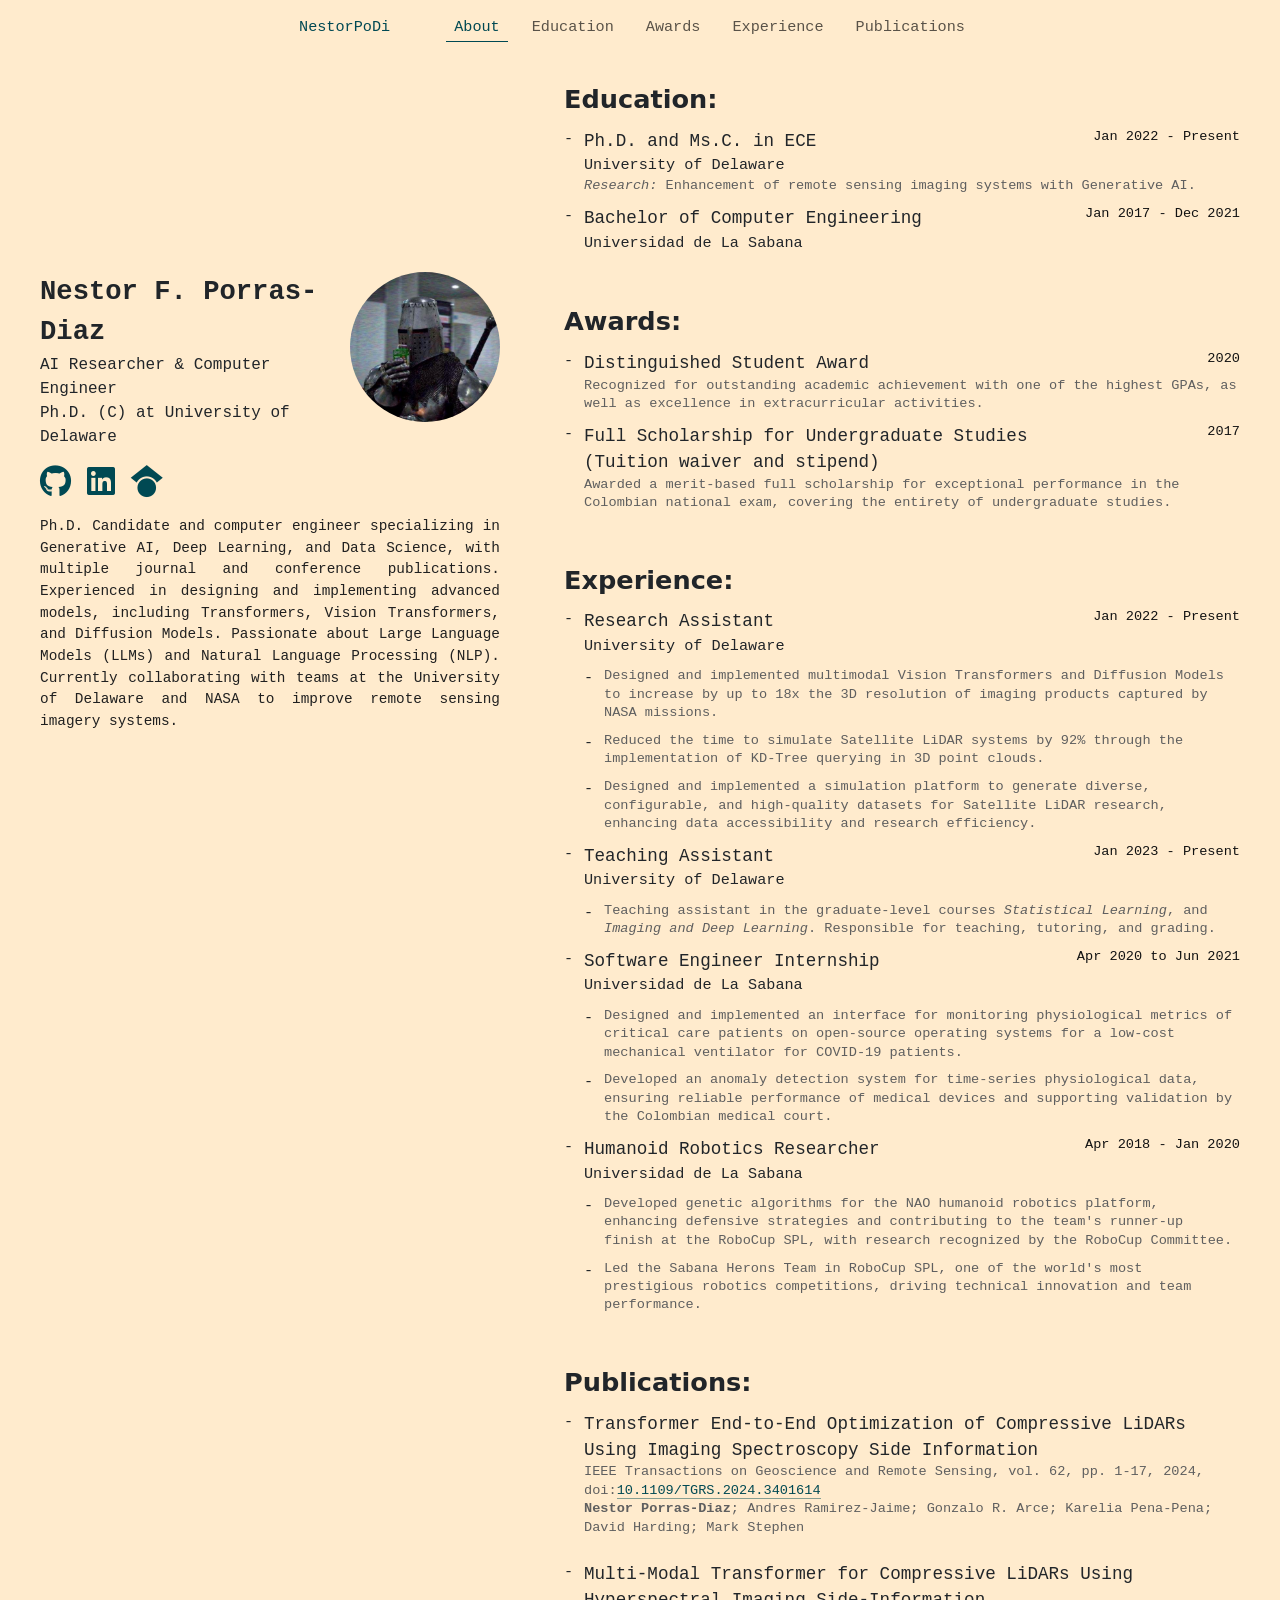
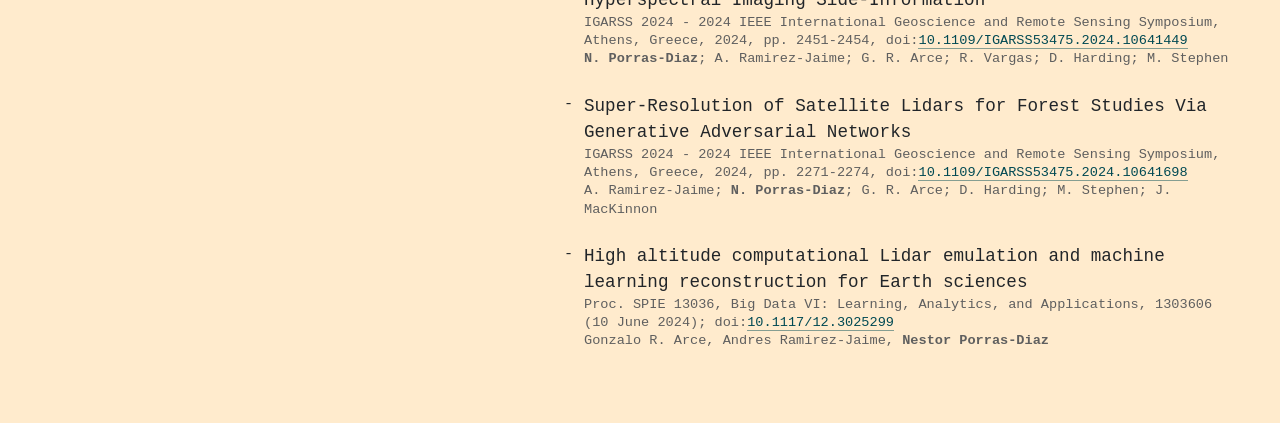
==== me/index.html @ 513b61cc "wesite 2026" ====
<!DOCTYPE html>
<html>
    <head>
        <meta charset="utf-8">
        <title>NestorPoDi</title>
        <meta name="description" content="">
        <meta name="viewport" content="width=device-width, initial-scale=1">

        <link rel="icon" href="../static/imgs/laptop.png" type="image/x-icon">

        <link href="https://cdnjs.cloudflare.com/ajax/libs/font-awesome/6.5.0/css/all.min.css" rel="stylesheet">
        <link href="https://cdn.jsdelivr.net/npm/bootstrap@5.3.3/dist/css/bootstrap.min.css" rel="stylesheet" integrity="sha384-QWTKZyjpPEjISv5WaRU9OFeRpok6YctnYmDr5pNlyT2bRjXh0JMhjY6hW+ALEwIH" crossorigin="anonymous">
        <link rel="stylesheet" href="../static/css/styles.css">
    </head>
    <body>
        <!-- navbar -->
        <nav class="navbar navbar-expand-lg fixed-top">
            <div class="container">
                <!-- <button class="navbar-toggler" type="button" data-bs-toggle="collapse" data-bs-target="#navbarNav" aria-controls="navbarNav" aria-expanded="false" aria-label="Toggle navigation">
                    <span class="navbar-toggler-icon"></span>
                </button> -->

                <div class="collapse navbar-collapse justify-content-center" id="navbarNav">
                    <a class="navbar-brand me-5" href="#">NestorPoDi</a>
                    <ul class="navbar-nav">
                        <li class="nav-item mx-2">
                            <a class="nav-link active" aria-current="page" href="#about" onclick="location.href='#about-section'">About</a>
                        </li>
                        <li class="nav-item mx-2">
                            <a class="nav-link" href="#education" onclick="location.href='#education-section'">Education</a>
                        </li>
                        <li class="nav-item mx-2">
                            <a class="nav-link" href="#education" onclick="location.href='#awards-section'">Awards</a>
                        </li>
                        <li class="nav-item mx-2">
                            <a class="nav-link" href="#experience" onclick="location.href='#experience-section'">Experience</a>
                        </li>

                        <li class="nav-item mx-2">
                            <a class="nav-link" href="#courses" onclick="location.href='#publications-section'">Publications</a>
                        </li>
                    </ul>
                </div>
            </div>
        </nav>

        <!-- TODO: Add Short CV and Long CV -->
        <div class="page-layout">
            <aside class="profile-sidebar" id="about-section">
                <div class="profile-header">
                    <div class="profile-identity">
                        <p class="name-tag mt-4 mt-lg-0 mb-0">Nestor F. Porras-Diaz</p>
                        <p class="name-desc">AI Researcher & Computer Engineer <br> Ph.D. (C) at University of Delaware</p>
                        <div class="profile-social mt-3">
                            <a class="me-3" href="https://github.com/nestorpodi">
                                <i class="social-logo fab fa-github fa-2x"></i>
                            </a>
                            <a class="me-3" href="https://www.linkedin.com/in/nestorpodi/">
                                <i class="social-logo fab fa-linkedin fa-2x"></i>
                            </a>
                            <a class="me-3" href="https://scholar.google.com/citations?user=X7wRPgQAAAAJ">
                                <i class="social-logo fab fa-google-scholar fa-2x"></i>
                            </a>
                        </div>
                    </div>
                    <img src="../static/imgs/warrior.jpeg" alt="nestorpodi" class="circle-img profile-photo">
                </div>
                <p class="about-details mt-3 mb-0 text-justify">
                    Ph.D. Candidate and computer engineer specializing in Generative AI, Deep Learning, and Data Science, with multiple journal and conference publications. Experienced in designing and implementing advanced models, including Transformers, Vision Transformers, and Diffusion Models. Passionate about Large Language Models (LLMs) and Natural Language Processing (NLP). Currently collaborating with teams at the University of Delaware and NASA to improve remote sensing imagery systems.
                </p>
            </aside>

            <main class="main-content">

        <!-- <div class="container container-section" id="projects-section">
            <div class="row justify-content-center">
                <div style="width: 600px;" class="section-container col-md-8 col-lg-6 px-3">
                    <p class="section-title mt-lg-0 mt-0 mb-0">Projects:</p>                
                    <ul class="dashed-list mb-0">
                        <li class="dashed-el proj-name mb-0">
                            <div class="d-flex flex-column flex-sm-row">
                                <div class="flex-grow-1">
                                    <p class="section-subtitle mb-0">Data Mining Algorithms Implementation.</p>
                                    <p class="mt-0 mb-0 proj-details">Implementation of the algorithms in the book <em>Data Mining and Analysis, Fundamental Concepts and Algorithms</em> by Mohammed J. Zaki</p>
                                </div>
                                <div class="text-lg-end text-start">
                                    <p class="proj-details my-0" style="white-space: nowrap">
                                        <a class="custom-link" href="https://github.com/nestorpodi/data-mining-analysis">
                                            GitHub Repository
                                        </a>
                                    </p>
                                    <p class="proj-details my-0" style="white-space: nowrap">Status: In Progress</p>
                                </div>
                            </div>
                        </li>

                        <li class="dashed-el proj-name mb-0">
                            <div class="d-flex flex-column flex-sm-row">
                                <div class="flex-grow-1">
                                    <p class="section-subtitle mb-0">Data Structures and Algorithms Implementation.</p>
                                    <p class="mt-0 mb-0 proj-details">Implementation of the most common Data Structures and Algorithms</p>
                                </div>
                                <div class="text-lg-end text-start">
                                    <p class="proj-details my-0" style="white-space: nowrap">
                                        <a class="custom-link" href="https://github.com/nestorpodi">
                                            GitHub Repository
                                        </a>
                                    </p>
                                    <p class="proj-details my-0" style="white-space: nowrap">Status: In Progress</p>
                                </div>
                            </div>
                        </li>
                    </ul>
                </div>
            </div>
        </div> -->

                <section class="container-section" id="education-section">
                    <div class="section-container">
                    <p class="section-title mt-lg-0 mt-0 mb-0">Education:</p>                
                    <ul class="dashed-list mb-0">
                        <li class="dashed-el proj-name mb-0">
                            <div class="d-flex flex-column flex-sm-row">
                                <div class="flex-grow-1">
                                    <p class="section-subtitle mb-0">Ph.D. and Ms.C. in ECE </p>
                                    <p class="section-subsubtitle mb-0">University of Delaware </p>
                                </div>
                                <div>
                                    <p class="date-details proj-details mb-0" style="white-space: nowrap"> Jan 2022 - Present</p>
                                </div>
                            </div>
                            <p class="proj-details mt-0 mb-0"><i>Research:</i> Enhancement of remote sensing imaging systems with Generative AI.</p>
                        </li>

                        <li class="dashed-el proj-name mb-0">
                            <div class="d-flex flex-column flex-sm-row">
                                <div class="flex-grow-1">
                                    <p class="section-subtitle mt-0 mb-0">Bachelor of Computer Engineering</p>
                                    <p class="section-subsubtitle mb-0"> Universidad de La Sabana </p>
                                    <!-- <p class="proj-details mt-0 mb-0">Computer Engineering.</p> -->
                                </div>
                                <div>
                                    <p class="date-details proj-details mb-0" style="white-space: nowrap"> Jan 2017 - Dec 2021</p>
                                </div>
                            </div>
                        </li>
                    </ul>
                    </div>
                </section>

                <section class="container-section" id="awards-section">
                    <div class="section-container">
                    <p class="section-title mt-lg-0 mt-0 mb-0">Awards:</p>                
                    <ul class="dashed-list mb-0">
                        <li class="dashed-el proj-name mb-0">
                            <div class="d-flex flex-column flex-sm-row">
                                <div class="flex-grow-1">
                                    <p class="section-subtitle mb-0">Distinguished Student Award</p>
                                </div>
                                <div>
                                    <p class="date-details proj-details mb-0" style="white-space: nowrap"> 2020</p>
                                </div>
                            </div>
                            <p class="proj-details mt-0 mb-0">Recognized for outstanding academic achievement with one of the highest GPAs, as well as excellence in extracurricular activities.</p>
                        </li>

                        <li class="dashed-el proj-name mb-0">
                            <div class="d-flex flex-column flex-sm-row">
                                <div class="flex-grow-1">
                                    <p class="section-subtitle mt-0 mb-0">Full Scholarship for Undergraduate Studies <br> (Tuition waiver and stipend)</p>
                                </div>
                                <div>
                                    <p class="date-details proj-details mb-0" style="white-space: nowrap"> 2017</p>
                                </div>
                            </div>
                            <p class="proj-details mt-0 mb-0">Awarded a merit-based full scholarship for exceptional performance in the Colombian national
                                exam, covering the entirety of undergraduate studies.</p>
                        </li>
                    </ul>
                    </div>
                </section>

                <section class="container-section" id="experience-section">
                    <div class="section-container">
                    <p class="section-title mt-lg-0 mt-0 mb-0">Experience:</p>                
                    <ul class="dashed-list mb-0">
                        <li class="dashed-el proj-name mb-0">
                            <div class="d-flex flex-column flex-sm-row">
                                <div class="flex-grow-1">
                                    <p class="section-subtitle mb-0">Research Assistant</p>
                                    <p class="section-subsubtitle mb-0">University of Delaware </p>
                                </div>
                                <div>
                                    <p class="date-details proj-details mb-0" style="white-space: nowrap"> Jan 2022 - Present</p>
                                </div>
                            </div>

                            <ul class="dashed-list mb-0">
                                <li class="dashed-el proj-name mb-0">
                                    <p class="exp-details mt-0">Designed and implemented multimodal Vision Transformers and Diffusion Models to increase by up to 18x the 3D resolution of imaging products captured by NASA missions.</p>
                                </li>
                                <li class="dashed-el proj-name mb-0">
                                    <p class="exp-details mt-0">Reduced the time to simulate Satellite LiDAR systems by 92% through the implementation of KD-Tree querying in 3D point clouds.</p>
                                </li>
                                <li class="dashed-el proj-name mb-0">
                                    <p class="exp-details mt-0">Designed and implemented a simulation platform to generate diverse, configurable, and high-quality datasets for Satellite LiDAR research, enhancing data accessibility and research efficiency.</p>
                                </li>
                            </ul>

                            <!-- <p class="more-info-link mb-0 ps-1" type="button" data-bs-toggle="collapse" data-bs-target="#collapseExpOne" aria-expanded="false" aria-controls="collapseExpOne"> <span class="symbol"></span> More info:</p> -->
                            <!-- <div id="collapseExpOne" class="collapse my-0">
                                <p class="proj-details mb-0">Implementation of simulation platform of satellite LiDAR systems. This platform has been used in multiple publications.</p>
                            </div> -->
                        </li>

                        <li class="dashed-el proj-name mb-0">
                            <div class="d-flex flex-column flex-sm-row">
                                <div class="flex-grow-1">
                                    <p class="section-subtitle mb-0">Teaching Assistant</p>
                                    <p class="section-subsubtitle mb-0">University of Delaware</p>
                                </div>
                                <div>
                                    <p class="date-details proj-details mb-0" style="white-space: nowrap"> Jan 2023 - Present</p>
                                </div>
                            </div>

                            <ul class="dashed-list mb-0">
                                <li class="dashed-el proj-name mb-0">
                                    <p class="exp-details mt-0">Teaching assistant in the graduate-level courses <i>Statistical Learning</i>, and <i>Imaging and Deep Learning</i>. Responsible for teaching, tutoring, and grading.</p>
                                </li>
                            </ul>


                            <!-- <p class="more-info-link mb-0 ps-1" type="button" data-bs-toggle="collapse" data-bs-target="#collapseExpTwo" aria-expanded="false" aria-controls="collapseExpOne"> <span class="symbol"></span> More info:</p>
                            <div id="collapseExpTwo" class="collapse my-0">
                                <p class="proj-details mb-0" style="white-space: nowrap">TA for ELEG/FSAN815 and ELEG604/804</p>
                            </div> -->
                        </li>

                        <li class="dashed-el proj-name mb-0">
                            <div class="d-flex flex-column flex-sm-row">
                                <div class="flex-grow-1">
                                    <p class="section-subtitle mb-0">Software Engineer Internship</p>
                                    <p class="section-subsubtitle mb-0">Universidad de La Sabana</p>
                                </div>
                                <div>
                                    <p class="date-details proj-details mb-0" style="white-space: nowrap">Apr 2020 to Jun 2021</p>
                                </div>
                            </div>

                            <ul class="dashed-list mb-0">
                                <li class="dashed-el proj-name mb-0">
                                    <p class="exp-details mt-0">Designed and implemented an interface for monitoring physiological metrics of critical care patients on open-source operating systems for a low-cost mechanical ventilator for COVID-19 patients.</p>
                                </li>
                                <li class="dashed-el proj-name mb-0">
                                    <p class="exp-details mt-0">Developed an anomaly detection system for time-series physiological data, ensuring reliable performance of medical devices and supporting validation by the Colombian medical court.</p>
                                </li>
                            </ul>

                            
                            <!-- <p class="more-info-link mb-0 ps-1" type="button" data-bs-toggle="collapse" data-bs-target="#collapseExpOThree" aria-expanded="false" aria-controls="collapseExpOne"> <span class="symbol"></span> More info:</p>
                            <div id="collapseExpOThree" class="collapse my-0">
                                <p class="proj-details mb-0" style="white-space: nowrap">Desktop app with Java FX</p>
                            </div> -->
                        </li>

                        <li class="dashed-el proj-name mb-0">
                            <div class="d-flex flex-column flex-sm-row">
                                <div class="flex-grow-1">
                                    <p class="section-subtitle mb-0">Humanoid Robotics Researcher</p>
                                    <p class="section-subsubtitle mb-0">Universidad de La Sabana </p>
                                </div>
                                <div>
                                    <p class="date-details proj-details mb-0" style="white-space: nowrap">Apr 2018 - Jan 2020</p>
                                </div>
                            </div>

                            <ul class="dashed-list mb-0">
                                <li class="dashed-el proj-name mb-0">
                                    <p class="exp-details mt-0">Developed genetic algorithms for the NAO humanoid robotics platform, enhancing defensive strategies and contributing to the team's runner-up finish at the RoboCup SPL, with research recognized by the RoboCup Committee.</p>
                                </li>
                                <li class="dashed-el proj-name mb-0">
                                    <p class="exp-details mt-0">Led the Sabana Herons Team in RoboCup SPL, one of the world's most prestigious robotics competitions, driving technical innovation and team performance.</p>
                                </li>
                            </ul>


                            <!-- <p class="more-info-link mb-0 ps-1" type="button" data-bs-toggle="collapse" data-bs-target="#collapseExpFour" aria-expanded="false" aria-controls="collapseExpOne"> <span class="symbol"></span> More info:</p>
                            <div id="collapseExpFour" class="collapse my-0">
                                <p class="proj-details mb-0" style="white-space: nowrap">C++ Implementation on robot NAO platform</p>
                            </div> -->
                        </li>
                    </ul>
                    </div>
                </section>


        <!-- <div class="container container-section" id="courses-section">
            <div class="row justify-content-center">
                <div style="width: 600px;" class="section-container col-md-8 col-lg-6 px-3">
                    <p class="section-title mt-lg-0 mt-0 mb-0">Courses:</p>                
                    <ul class="dashed-list mb-0">
                        <li class="dashed-el proj-name mb-0">
                            <div class="d-flex flex-column flex-sm-row">
                                <div class="flex-grow-1">
                                    <p class="section-subtitle mb-0">GCP - Coursera & Google</p>
                                    <p class="proj-details mt-0 mb-0">ML on Google Cloud Systems.</p>
                                </div>
                                <div>
                                    <p class="proj-details mb-0" style="white-space: nowrap"> Status: In progress</p>
                                </div>
                            </div>
                        </li>
                    </ul>
                </div>
            </div>
        </div> -->

        <!-- Add certifications when you get one  -->

        <!-- <div class="container container-section">
            <div class="row justify-content-center">
                <div style="width: 600px;" class="section-container col-md-8 col-lg-6 px-3">
                    <p class="section-title mt-lg-0 mt-0 mb-0">Skills:</p>
                    <ul class="dashed-list mb-0">
                        <li class="dashed-el proj-name mb-0">Python </li>
                        <li class="dashed-el proj-name mb-0">C++ </li>
                        <li class="dashed-el proj-name mb-0">SQL </li>
                        <li class="dashed-el proj-name mb-0">Pytorch </li>
                        <li class="dashed-el proj-name mb-0">Pandas </li>
                        <li class="dashed-el proj-name mb-0">Inkscape </li>
                    </ul>
                </div>
            </div>
        </div> -->

                <section class="container-section" id="publications-section">
                    <div class="section-container">
                    <p class="section-title mt-lg-0 mt-0 mb-0">Publications:</p>                
                    <ul class="dashed-list mb-0">
                        <li class="dashed-el proj-name mb-4">
                            <div class="d-flex flex-column flex-sm-row">
                                <div class="flex-grow-1">
                                    <p class="section-subtitle mb-0">Transformer End-to-End Optimization of Compressive LiDARs Using Imaging Spectroscopy Side Information</p>
                                    <p class="proj-details mb-0">IEEE Transactions on Geoscience and Remote Sensing, vol. 62, pp. 1-17, 2024, doi:<a class="custom-link" href="https://doi.org/10.1109/TGRS.2024.3401614">10.1109/TGRS.2024.3401614</a></p>
                                    <p class="proj-details mt-0 mb-0"><b>Nestor Porras-Diaz</b>; Andres Ramirez-Jaime; Gonzalo R. Arce; Karelia Pena-Pena; David Harding; Mark Stephen</p>
                                </div>
                            </div>
                        </li>

                        <li class="dashed-el proj-name mb-4">
                            <div class="d-flex flex-column flex-sm-row">
                                <div class="flex-grow-1">
                                    <p class="section-subtitle mb-0">Multi-Modal Transformer for Compressive LiDARs Using Hyperspectral Imaging Side-Information</p>
                                    <p class="proj-details mb-0">IGARSS 2024 - 2024 IEEE International Geoscience and Remote Sensing Symposium, Athens, Greece, 2024, pp. 2451-2454, doi:<a class="custom-link" href="https://doi.org/10.1109/IGARSS53475.2024.10641449">10.1109/IGARSS53475.2024.10641449</a></p>
                                    <p class="proj-details mt-0 mb-0"><b>N. Porras-Diaz</b>; A. Ramirez-Jaime; G. R. Arce; R. Vargas; D. Harding; M. Stephen</p>
                                </div>
                            </div>
                        </li>

                        <li class="dashed-el proj-name mb-4">
                            <div class="d-flex flex-column flex-sm-row">
                                <div class="flex-grow-1">
                                    <p class="section-subtitle mb-0">Super-Resolution of Satellite Lidars for Forest Studies Via Generative Adversarial Networks</p>
                                    <p class="proj-details mb-0">IGARSS 2024 - 2024 IEEE International Geoscience and Remote Sensing Symposium, Athens, Greece, 2024, pp. 2271-2274, doi:<a class="custom-link" href="https://doi.org/10.1109/IGARSS53475.2024.10641698">10.1109/IGARSS53475.2024.10641698</a></p>
                                    <p class="proj-details mt-0 mb-0">A. Ramirez-Jaime; <b>N. Porras-Diaz</b>; G. R. Arce; D. Harding; M. Stephen; J. MacKinnon</p>
                                </div>
                            </div>
                        </li>

                        <li class="dashed-el proj-name mb-4">
                            <div class="d-flex flex-column flex-sm-row">
                                <div class="flex-grow-1">
                                    <p class="section-subtitle mb-0">High altitude computational Lidar emulation and machine learning reconstruction for Earth sciences</p>
                                    <p class="proj-details mb-0">Proc. SPIE 13036, Big Data VI: Learning, Analytics, and Applications, 1303606 (10 June 2024); doi:<a class="custom-link" href="https://doi.org/10.1117/12.3025299">10.1117/12.3025299</a></p>
                                    <p class="proj-details mt-0 mb-0">Gonzalo R. Arce, Andres Ramirez-Jaime, <b>Nestor Porras-Diaz</b></p>
                                </div>
                            </div>
                        </li>

                    </ul>
                    </div>
                </section>
            </main>
        </div>

        <script src="../static/js/dynamics.js"></script>
        <script src="https://cdn.jsdelivr.net/npm/@popperjs/core@2.11.6/dist/umd/popper.min.js"></script>
        <script src="https://cdn.jsdelivr.net/npm/bootstrap@5.3.2/dist/js/bootstrap.bundle.min.js"></script>
    </body>
</html>
---- static/css/styles.css ----
:root {
    --font-mono: 'SF Mono','Fira Code','Fira Mono','Roboto Mono',monospace;
    --bg-color: #ffebcd;
    --midnight-green: #004953;
    --midnight-green-op: #0049537a;
    --site-max-width: 1480px;
    --navbar-height: 56px;
}

a{
    text-decoration: none;
}

body, nav{
    background-color: var(--bg-color);
}

nav,
.name-tag,
.name-desc {
    font-family: var(--font-mono);
}

.name-tag{
    font-size: 1.7rem;
    font-weight: 700;
}

.navbar-brand,
.nav-link.active{
    color: #004953 !important;
}

.navbar-brand,
.nav-link{
    font-size: 0.95rem;
}

.nav-link.active{
    padding-bottom: 2px;
    border-bottom: 1px solid var(--midnight-green);
}

.navbar-toggler:focus{
    box-shadow: none;
}

.circle-img {
    width: 150px;
    height: 150px;
    border-radius: 50%;
    object-fit: cover;
    overflow: hidden;
}

.social-logo,
.skills-logo {
    color: var(--midnight-green);
}

.skills-logo{
    overflow: visible;
    width: 40px !important;
}

.custom-link{
    color: var(--midnight-green);
    padding-bottom: 0px;
    border-bottom: 1px solid var(--midnight-green-op);
}

.custom-link:hover{
    padding-bottom: 0px;
    border-bottom: 1px solid var(--midnight-green);
}


.section-title{
    font-size: 1.6rem;
    font-weight: 600;
}

.section-subtitle{
    font-size: 1.1rem;
    letter-spacing: 0px;
    font-weight: 500;
}

.proj-name{
    font-size: 0.95rem;
    font-family: var(--font-mono);
    letter-spacing: 0px;
}

.proj-details{
    font-size: 0.85rem;
    font-family: var(--font-mono);
    color: #5f5f5f;
    line-height: 135%;
}

.date-details{
    color: #121212 !important;
}

.exp-details{
    font-size: 0.85rem;
    font-family: var(--font-mono);
    color: #5f5f5f;
    margin-bottom: 0.6rem;
    line-height: 135%;
}

.dashed-list {
    list-style-type: none; /* Remove default bullets */
    padding-left: 0;       /* Optional: Align dashes with the text */
}
.dashed-list .dashed-el {
    position: relative; /* Enables absolute positioning of the dash */
    padding-left: 20px; /* Adjust space for the dash */
}
.dashed-list .dashed-el::before {
    content: "-";         /* Dash as the marker */
    position: absolute;   /* Position it relative to the list item */
    left: 0;              /* Align it with the left edge of the list item */
}

/* .section-container{
    border-radius: 4px;
    border: #004953;
    border-width: 1px;
    border-style: solid;
} */

.collapsing {
    transition: height .4s ease !important;
}

.more-info-link{
    font-size: 0.9rem;
    font-family: var(--font-mono);
    color: #484848;
    width: fit-content;
    color: var(--midnight-green);
    padding-bottom: 0px;
    border-bottom: 1px solid var(--midnight-green-op);
}

.container-section{
    margin-top: 3.0rem;
}

.proj-name{
    margin-top: 0.6rem;
}

#about-section{
    margin-top: 5rem;
}

.page-layout {
    max-width: var(--site-max-width);
    margin: 0 auto;
    padding: 5rem 2rem 3rem;
}

@media (min-width: 992px) {
    .navbar .container {
        max-width: var(--site-max-width);
    }
}

.profile-social {
    display: flex;
    flex-wrap: wrap;
}

.main-content .container-section:first-child {
    margin-top: 0;
}

@media (min-width: 992px) {
    .page-layout {
        display: flex;
        gap: 4rem;
        align-items: flex-start;
        padding-left: 2.5rem;
        padding-right: 2.5rem;
    }

    #about-section {
        margin-top: 0;
    }

    .profile-sidebar {
        flex: 0 0 460px;
        display: flex;
        flex-direction: column;
        justify-content: center;
        position: sticky;
        top: var(--navbar-height);
        align-self: flex-start;
        height: calc(100vh - var(--navbar-height));
        box-sizing: border-box;
        padding: 1.5rem 0;
    }

    .profile-header {
        display: flex;
        align-items: flex-start;
        gap: 1.25rem;
    }

    .profile-identity {
        flex: 1;
        min-width: 0;
    }

    .profile-sidebar .profile-photo {
        flex-shrink: 0;
        margin: 0;
    }

    .main-content {
        flex: 1;
        min-width: 0;
    }
}

@media (max-width: 991.98px) {
    .profile-sidebar {
        max-width: 580px;
        margin-left: auto;
        margin-right: auto;
    }

    .profile-header {
        display: flex;
        align-items: flex-start;
        gap: 1rem;
    }

    .profile-identity {
        flex: 1;
        min-width: 0;
    }

    .profile-sidebar .profile-photo {
        flex-shrink: 0;
        margin: 0;
    }
}

.about-details{
    font-size: 0.9rem;
    font-family: var(--font-mono);
    color: #202020;
}

#about-section,
.container-section{
    scroll-margin-top: 56px; /* Match this value to the height of your navbar */
}

.text-justify{
    text-align:justify !important;
}
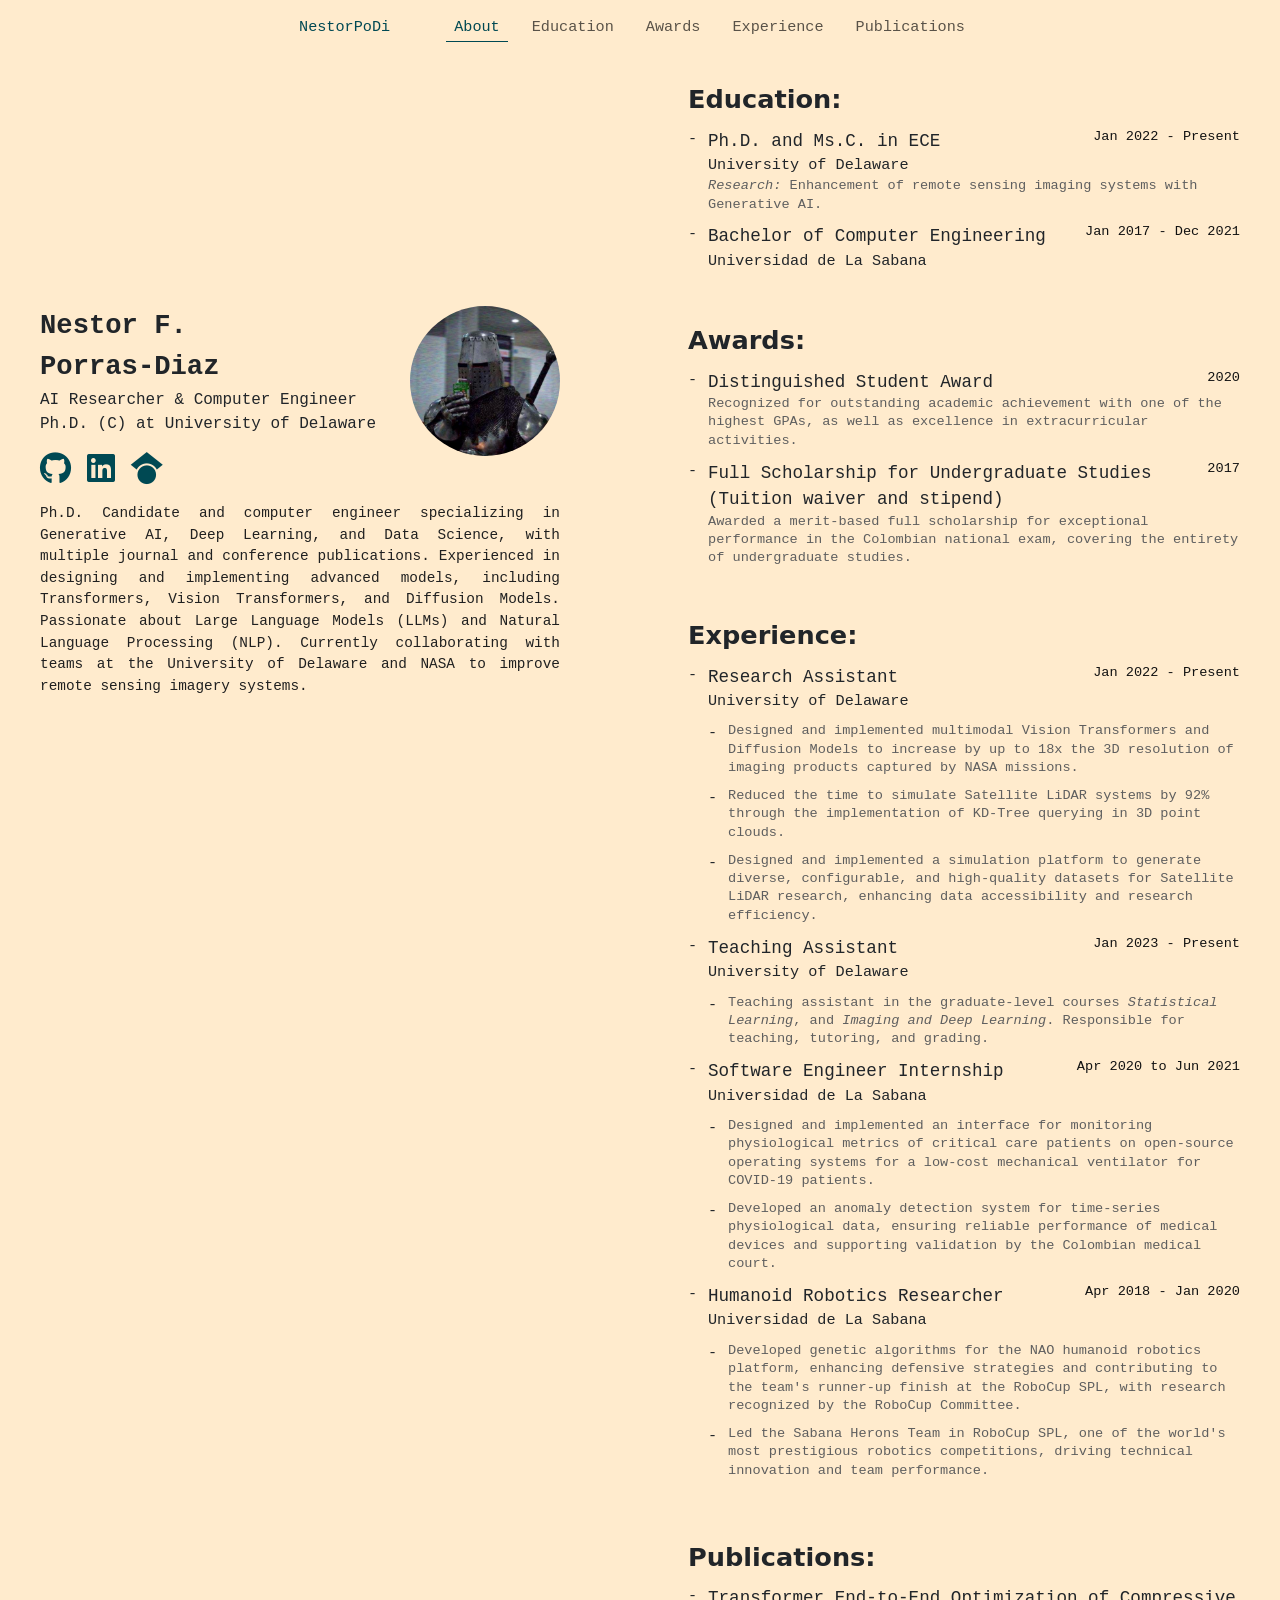
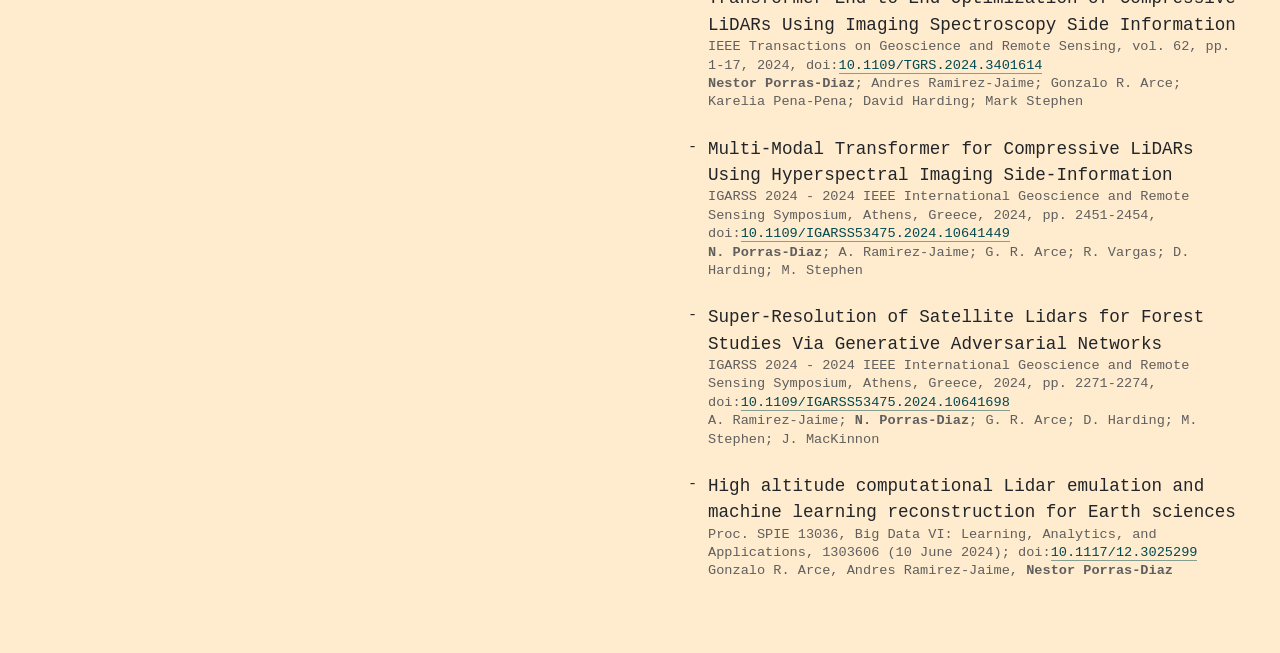
==== commit 861ad0e7: "basic looks fix" ====
--- a/me/index.html
+++ b/me/index.html
@@ -15,41 +15,66 @@
     <body>
         <!-- navbar -->
         <nav class="navbar navbar-expand-lg fixed-top">
-            <div class="container">
-                <!-- <button class="navbar-toggler" type="button" data-bs-toggle="collapse" data-bs-target="#navbarNav" aria-controls="navbarNav" aria-expanded="false" aria-label="Toggle navigation">
+            <div class="container navbar-container">
+                <button class="navbar-toggler d-lg-none" type="button" data-bs-toggle="offcanvas" data-bs-target="#navSidePanel" aria-controls="navSidePanel" aria-label="Open menu">
                     <span class="navbar-toggler-icon"></span>
-                </button> -->
-
+                </button>
+                <a class="navbar-brand navbar-brand-mobile d-lg-none" href="#about-section">NestorPoDi</a>
                 <div class="collapse navbar-collapse justify-content-center" id="navbarNav">
-                    <a class="navbar-brand me-5" href="#">NestorPoDi</a>
+                    <a class="navbar-brand me-5 d-none d-lg-inline-block" href="#">NestorPoDi</a>
                     <ul class="navbar-nav">
                         <li class="nav-item mx-2">
-                            <a class="nav-link active" aria-current="page" href="#about" onclick="location.href='#about-section'">About</a>
+                            <a class="nav-link active" aria-current="page" href="#about-section">About</a>
                         </li>
                         <li class="nav-item mx-2">
-                            <a class="nav-link" href="#education" onclick="location.href='#education-section'">Education</a>
+                            <a class="nav-link" href="#education-section">Education</a>
                         </li>
                         <li class="nav-item mx-2">
-                            <a class="nav-link" href="#education" onclick="location.href='#awards-section'">Awards</a>
+                            <a class="nav-link" href="#awards-section">Awards</a>
                         </li>
                         <li class="nav-item mx-2">
-                            <a class="nav-link" href="#experience" onclick="location.href='#experience-section'">Experience</a>
-                        </li>
-
+                            <a class="nav-link" href="#experience-section">Experience</a>
+                        </li>
                         <li class="nav-item mx-2">
-                            <a class="nav-link" href="#courses" onclick="location.href='#publications-section'">Publications</a>
+                            <a class="nav-link" href="#publications-section">Publications</a>
                         </li>
                     </ul>
                 </div>
             </div>
         </nav>
+
+        <div class="offcanvas offcanvas-start nav-side-panel" tabindex="-1" id="navSidePanel" aria-labelledby="navSidePanelLabel">
+            <div class="offcanvas-header">
+                <h5 class="offcanvas-title" id="navSidePanelLabel">Menu</h5>
+                <button type="button" class="btn-close" data-bs-dismiss="offcanvas" aria-label="Close"></button>
+            </div>
+            <div class="offcanvas-body">
+                <ul class="navbar-nav flex-column">
+                    <li class="nav-item">
+                        <a class="nav-link active" href="#about-section" data-bs-dismiss="offcanvas">About</a>
+                    </li>
+                    <li class="nav-item">
+                        <a class="nav-link" href="#education-section" data-bs-dismiss="offcanvas">Education</a>
+                    </li>
+                    <li class="nav-item">
+                        <a class="nav-link" href="#awards-section" data-bs-dismiss="offcanvas">Awards</a>
+                    </li>
+                    <li class="nav-item">
+                        <a class="nav-link" href="#experience-section" data-bs-dismiss="offcanvas">Experience</a>
+                    </li>
+                    <li class="nav-item">
+                        <a class="nav-link" href="#publications-section" data-bs-dismiss="offcanvas">Publications</a>
+                    </li>
+                </ul>
+            </div>
+        </div>
 
         <!-- TODO: Add Short CV and Long CV -->
         <div class="page-layout">
             <aside class="profile-sidebar" id="about-section">
                 <div class="profile-header">
                     <div class="profile-identity">
-                        <p class="name-tag mt-4 mt-lg-0 mb-0">Nestor F. Porras-Diaz</p>
+                        <p class="name-tag mt-0 mb-0">Nestor F. <br>  Porras-Diaz</p>
                         <p class="name-desc">AI Researcher & Computer Engineer <br> Ph.D. (C) at University of Delaware</p>
                         <div class="profile-social mt-3">
                             <a class="me-3" href="https://github.com/nestorpodi">
@@ -65,7 +90,7 @@
                     </div>
                     <img src="../static/imgs/warrior.jpeg" alt="nestorpodi" class="circle-img profile-photo">
                 </div>
-                <p class="about-details mt-3 mb-0 text-justify">
+                <p class="about-details mb-0 text-justify">
                     Ph.D. Candidate and computer engineer specializing in Generative AI, Deep Learning, and Data Science, with multiple journal and conference publications. Experienced in designing and implementing advanced models, including Transformers, Vision Transformers, and Diffusion Models. Passionate about Large Language Models (LLMs) and Natural Language Processing (NLP). Currently collaborating with teams at the University of Delaware and NASA to improve remote sensing imagery systems.
                 </p>
             </aside>
@@ -384,8 +409,8 @@
             </main>
         </div>
 
-        <script src="../static/js/dynamics.js"></script>
         <script src="https://cdn.jsdelivr.net/npm/@popperjs/core@2.11.6/dist/umd/popper.min.js"></script>
         <script src="https://cdn.jsdelivr.net/npm/bootstrap@5.3.2/dist/js/bootstrap.bundle.min.js"></script>
+        <script src="../static/js/dynamics.js?v=2"></script>
     </body>
 </html>
--- a/static/css/styles.css
+++ b/static/css/styles.css
@@ -5,6 +5,9 @@
     --midnight-green-op: #0049537a;
     --site-max-width: 1480px;
     --navbar-height: 56px;
+    --navbar-height-mobile: 44px;
+    --page-gutter-x: 2rem;
+    --section-gap: 3rem;
 }
 
 a{
@@ -13,6 +16,40 @@
 
 body, nav{
     background-color: var(--bg-color);
+}
+
+.navbar {
+    z-index: 1030;
+}
+
+.navbar-toggler {
+    border: 1px solid var(--midnight-green);
+    padding: 0.35rem 0.55rem;
+}
+
+.navbar-toggler-icon {
+    background-image: url("data:image/svg+xml,%3csvg xmlns='http://www.w3.org/2000/svg' viewBox='0 0 30 30'%3e%3cpath stroke='%23004953' stroke-linecap='round' stroke-miterlimit='10' stroke-width='2' d='M4 7h22M4 15h22M4 23h22'/%3e%3c/svg%3e");
+}
+
+.nav-side-panel {
+    background-color: var(--bg-color);
+    font-family: var(--font-mono);
+    width: min(280px, 85vw);
+    border-right: 1px solid var(--midnight-green-op);
+}
+
+.nav-side-panel .offcanvas-title {
+    color: var(--midnight-green);
+    font-size: 1rem;
+}
+
+.nav-side-panel .nav-link {
+    font-size: 1rem;
+    padding: 0.5rem 0;
+}
+
+.nav-side-panel .btn-close {
+    filter: invert(18%) sepia(41%) saturate(1842%) hue-rotate(152deg) brightness(95%) contrast(101%);
 }
 
 nav,
@@ -146,8 +183,8 @@
     border-bottom: 1px solid var(--midnight-green-op);
 }
 
-.container-section{
-    margin-top: 3.0rem;
+.container-section {
+    margin-top: 0;
 }
 
 .proj-name{
@@ -161,7 +198,7 @@
 .page-layout {
     max-width: var(--site-max-width);
     margin: 0 auto;
-    padding: 5rem 2rem 3rem;
+    padding: 5rem var(--page-gutter-x) 3rem;
 }
 
 @media (min-width: 992px) {
@@ -175,17 +212,31 @@
     flex-wrap: wrap;
 }
 
-.main-content .container-section:first-child {
-    margin-top: 0;
+.page-layout {
+    display: flex;
+    flex-direction: column;
+    gap: var(--section-gap);
+}
+
+.main-content {
+    display: flex;
+    flex-direction: column;
+    gap: var(--section-gap);
+}
+
+.profile-sidebar .about-details {
+    margin-top: 1rem;
 }
 
 @media (min-width: 992px) {
+    :root {
+        --page-gutter-x: 2.5rem;
+    }
+
     .page-layout {
-        display: flex;
-        gap: 4rem;
+        flex-direction: row;
+        gap: 8rem;
         align-items: flex-start;
-        padding-left: 2.5rem;
-        padding-right: 2.5rem;
     }
 
     #about-section {
@@ -193,7 +244,7 @@
     }
 
     .profile-sidebar {
-        flex: 0 0 460px;
+        flex: 0 0 520px;
         display: flex;
         flex-direction: column;
         justify-content: center;
@@ -228,26 +279,96 @@
 }
 
 @media (max-width: 991.98px) {
+    .navbar {
+        min-height: var(--navbar-height-mobile);
+        padding-top: 0.3rem;
+        padding-bottom: 0.3rem;
+    }
+
+    .navbar > .container.navbar-container {
+        position: relative;
+        display: block;
+        max-width: 100%;
+        width: 100%;
+        min-height: calc(var(--navbar-height-mobile) - 0.6rem);
+        padding-top: 0;
+        padding-bottom: 0;
+    }
+
+    .navbar-toggler {
+        position: absolute;
+        left: var(--page-gutter-x);
+        top: 50%;
+        transform: translateY(-50%);
+        z-index: 2;
+        padding: 0.2rem 0.45rem;
+    }
+
+    .navbar-toggler-icon {
+        width: 1.15rem;
+        height: 1.15rem;
+    }
+
+    .navbar-brand-mobile {
+        position: absolute;
+        left: 50%;
+        top: 50%;
+        transform: translate(-50%, -50%);
+        margin: 0;
+        padding: 0;
+        font-size: 0.9rem;
+        line-height: 1;
+        white-space: nowrap;
+    }
+
+    .page-layout {
+        padding-top: calc(var(--navbar-height-mobile) + 0.5rem);
+    }
+
+    #about-section {
+        margin-top: 0;
+    }
+
+    #about-section,
+    .container-section {
+        scroll-margin-top: var(--navbar-height-mobile);
+    }
+
     .profile-sidebar {
         max-width: 580px;
         margin-left: auto;
         margin-right: auto;
+        height: auto;
+        position: static;
+        padding: 0;
     }
 
     .profile-header {
         display: flex;
-        align-items: flex-start;
-        gap: 1rem;
-    }
-
-    .profile-identity {
-        flex: 1;
-        min-width: 0;
+        flex-direction: column;
+        align-items: center;
+        gap: 0.75rem;
     }
 
     .profile-sidebar .profile-photo {
+        order: -1;
         flex-shrink: 0;
         margin: 0;
+    }
+
+    .profile-identity {
+        flex: none;
+        width: 100%;
+        min-width: 0;
+        text-align: center;
+    }
+
+    .profile-identity .name-tag {
+        margin-top: 0;
+    }
+
+    .profile-social {
+        justify-content: center;
     }
 }
 
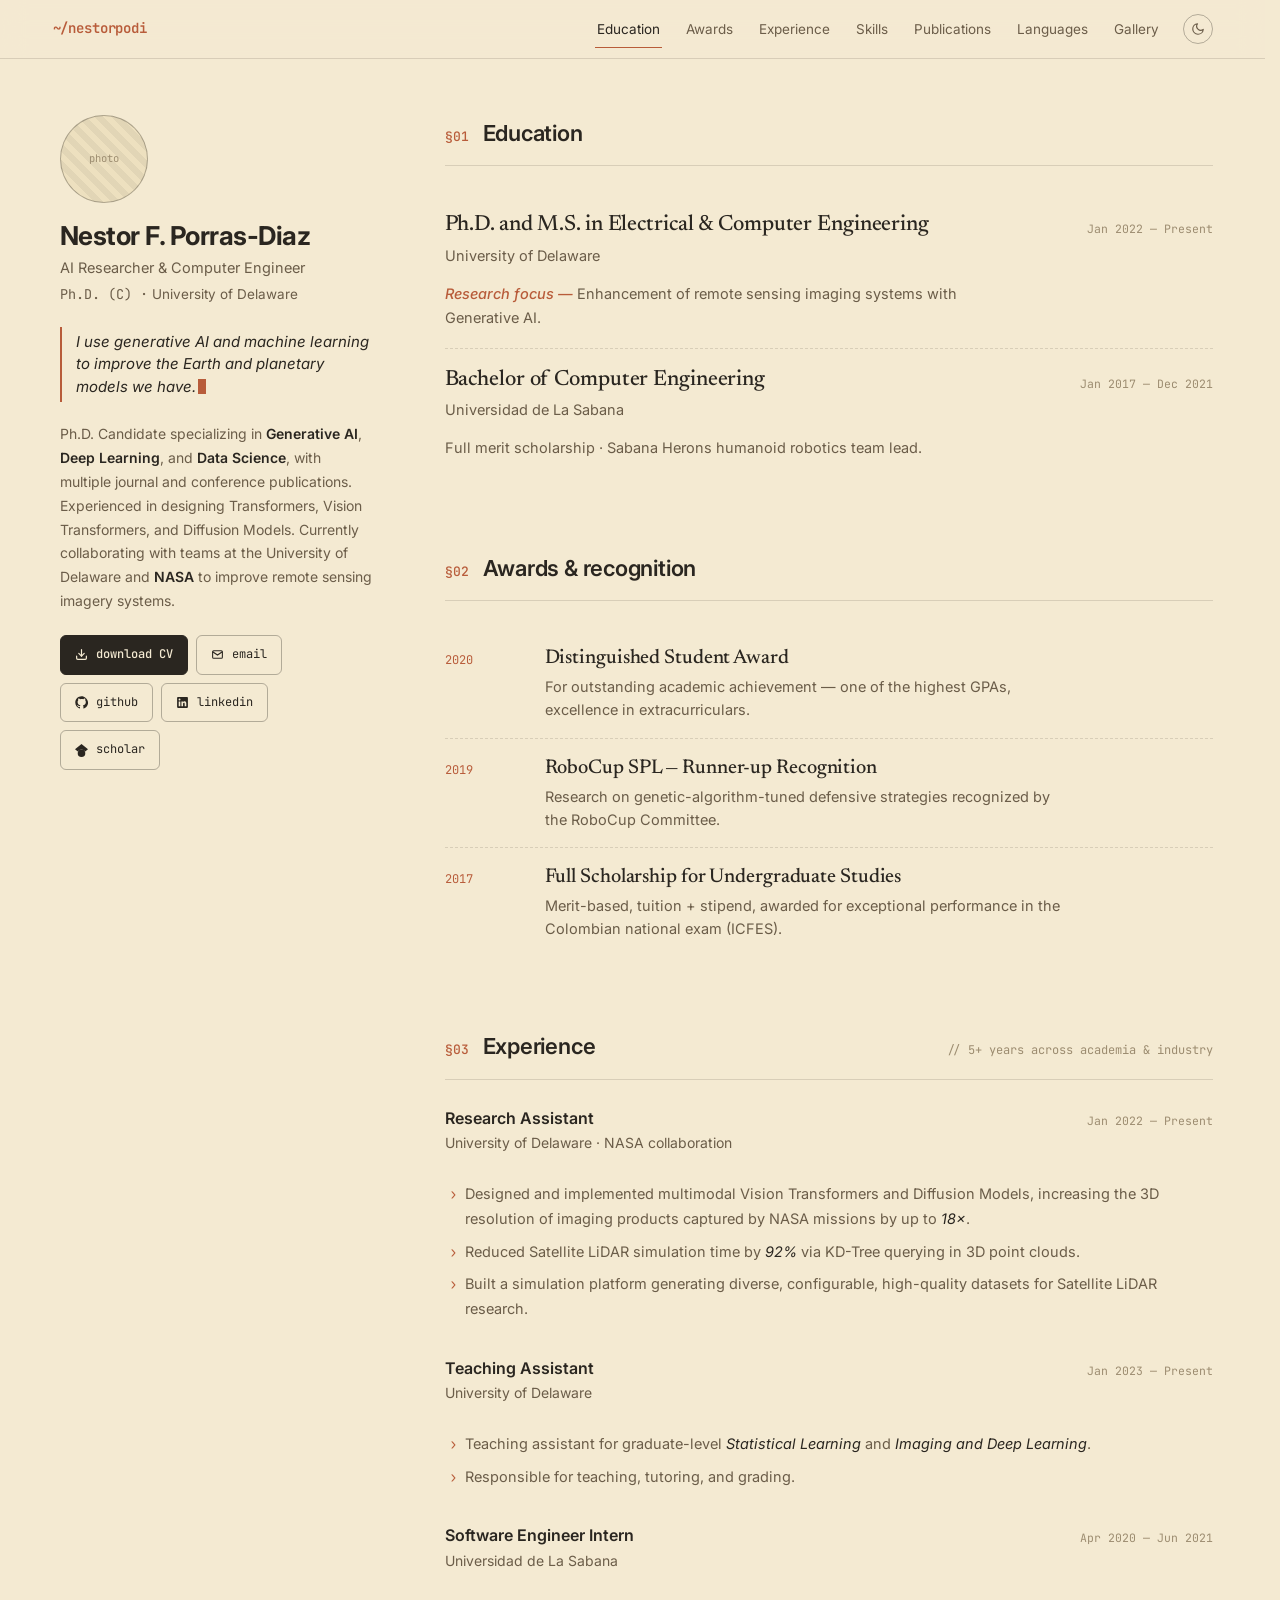
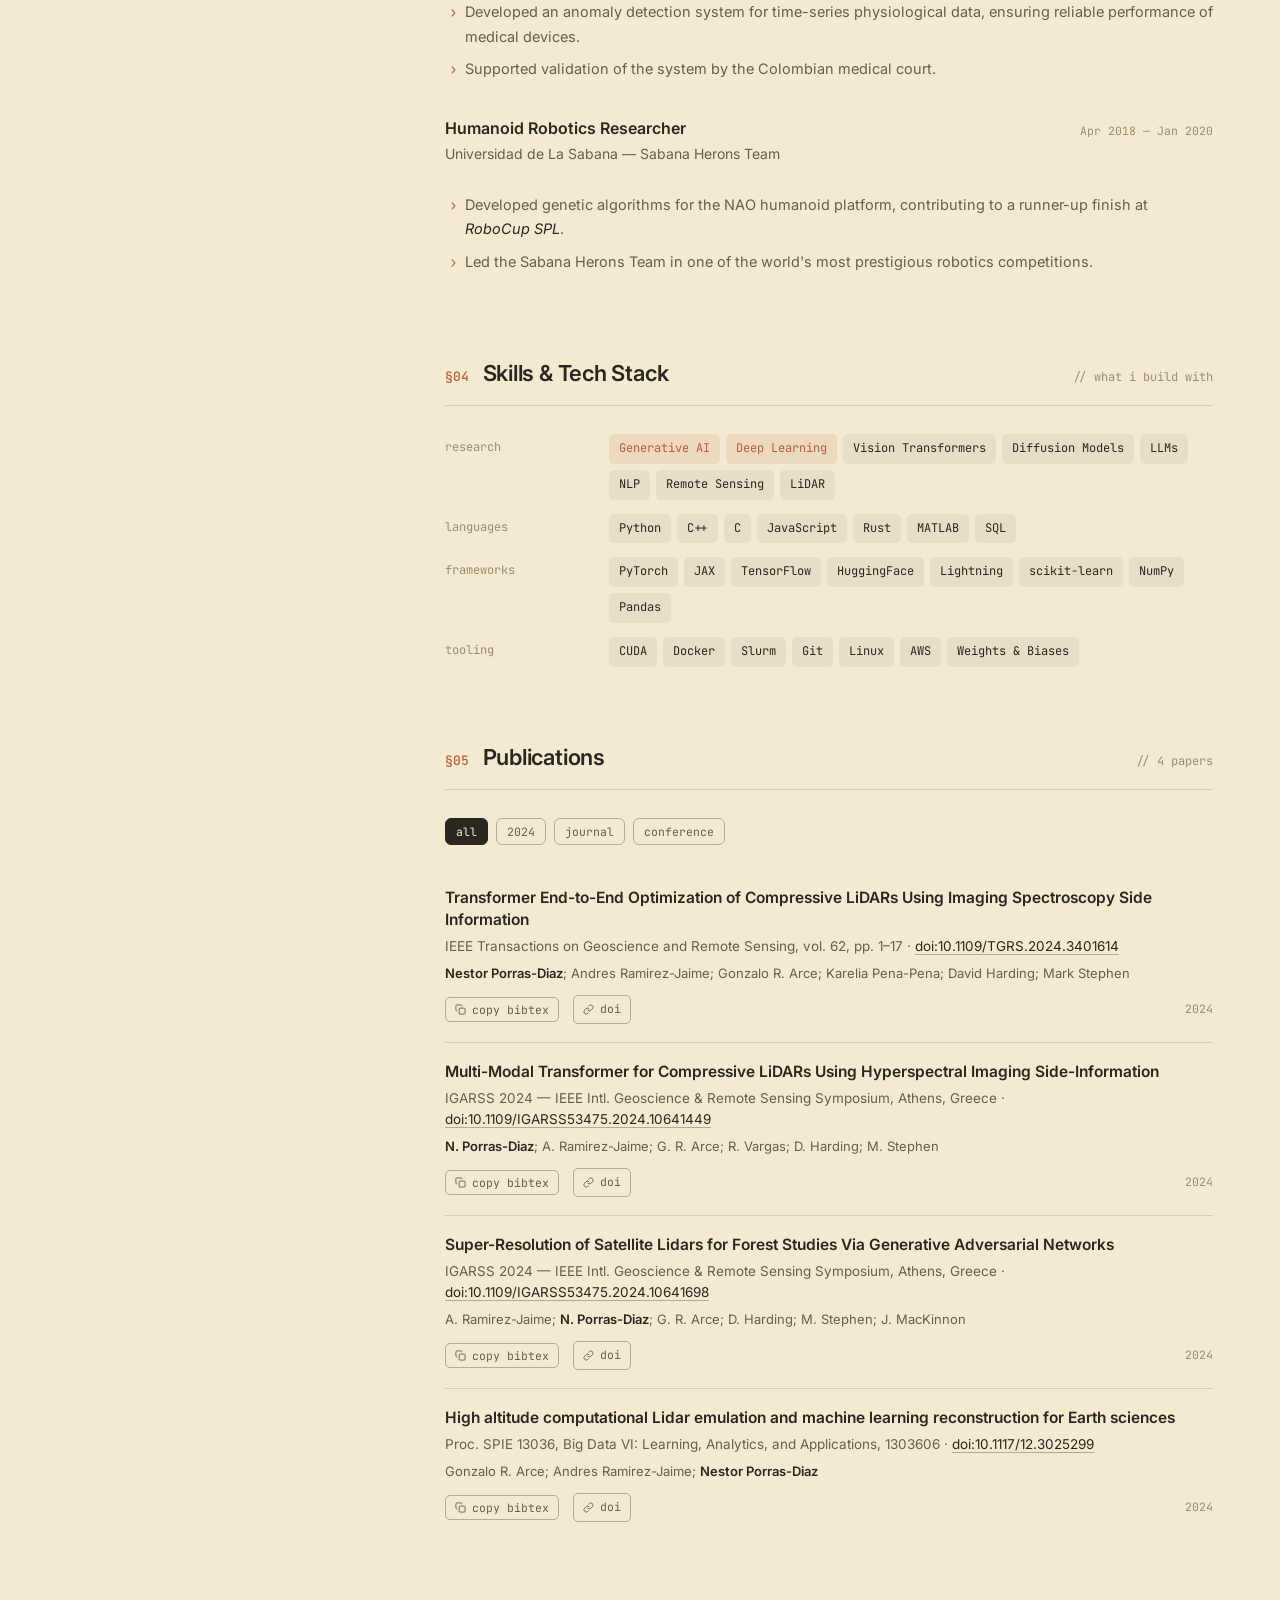
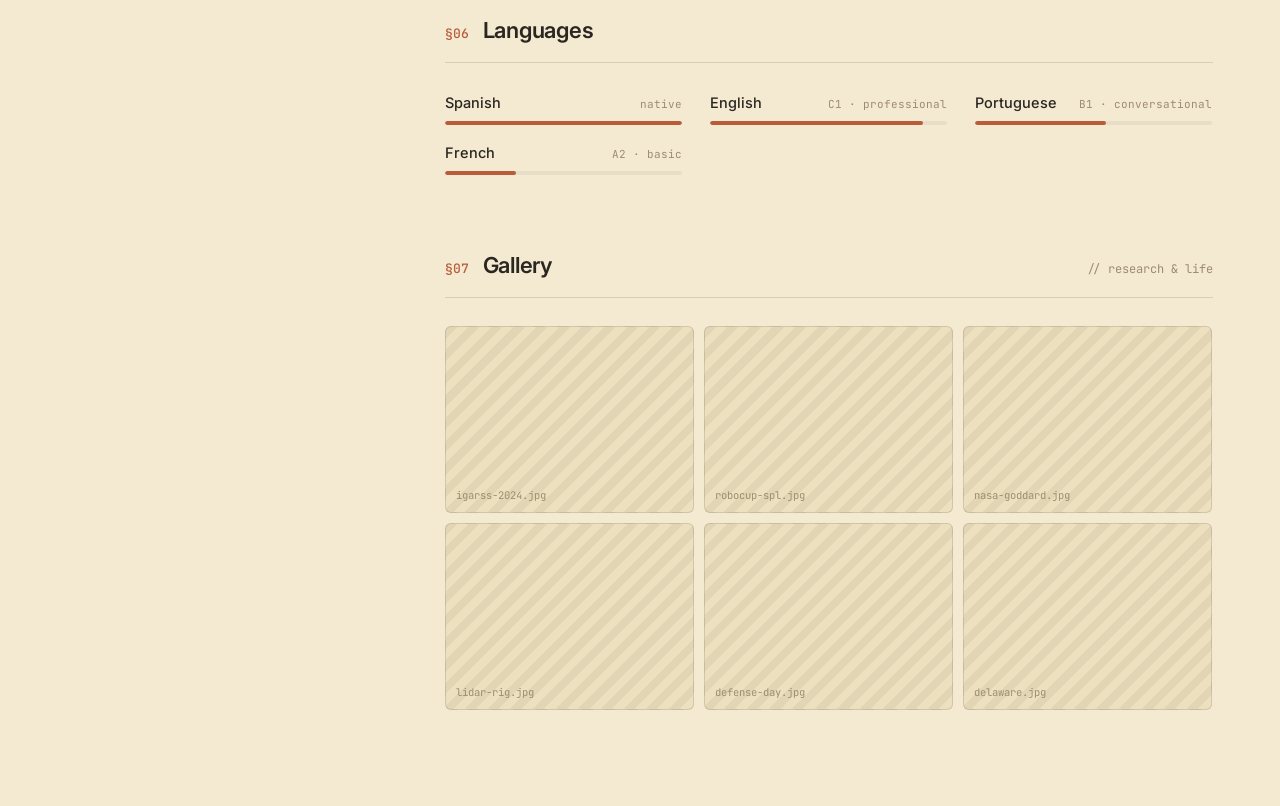
==== commit ee69519b: "new design" ====
--- a/me/index.html
+++ b/me/index.html
@@ -1,416 +1,767 @@
 <!DOCTYPE html>
-<html>
-    <head>
-        <meta charset="utf-8">
-        <title>NestorPoDi</title>
-        <meta name="description" content="">
-        <meta name="viewport" content="width=device-width, initial-scale=1">
-
-        <link rel="icon" href="../static/imgs/laptop.png" type="image/x-icon">
-
-        <link href="https://cdnjs.cloudflare.com/ajax/libs/font-awesome/6.5.0/css/all.min.css" rel="stylesheet">
-        <link href="https://cdn.jsdelivr.net/npm/bootstrap@5.3.3/dist/css/bootstrap.min.css" rel="stylesheet" integrity="sha384-QWTKZyjpPEjISv5WaRU9OFeRpok6YctnYmDr5pNlyT2bRjXh0JMhjY6hW+ALEwIH" crossorigin="anonymous">
-        <link rel="stylesheet" href="../static/css/styles.css">
-    </head>
-    <body>
-        <!-- navbar -->
-        <nav class="navbar navbar-expand-lg fixed-top">
-            <div class="container navbar-container">
-                <button class="navbar-toggler d-lg-none" type="button" data-bs-toggle="offcanvas" data-bs-target="#navSidePanel" aria-controls="navSidePanel" aria-label="Open menu">
-                    <span class="navbar-toggler-icon"></span>
-                </button>
-                <a class="navbar-brand navbar-brand-mobile d-lg-none" href="#about-section">NestorPoDi</a>
-                <div class="collapse navbar-collapse justify-content-center" id="navbarNav">
-                    <a class="navbar-brand me-5 d-none d-lg-inline-block" href="#">NestorPoDi</a>
-                    <ul class="navbar-nav">
-                        <li class="nav-item mx-2">
-                            <a class="nav-link active" aria-current="page" href="#about-section">About</a>
-                        </li>
-                        <li class="nav-item mx-2">
-                            <a class="nav-link" href="#education-section">Education</a>
-                        </li>
-                        <li class="nav-item mx-2">
-                            <a class="nav-link" href="#awards-section">Awards</a>
-                        </li>
-                        <li class="nav-item mx-2">
-                            <a class="nav-link" href="#experience-section">Experience</a>
-                        </li>
-                        <li class="nav-item mx-2">
-                            <a class="nav-link" href="#publications-section">Publications</a>
-                        </li>
-                    </ul>
-                </div>
-            </div>
-        </nav>
-
-        <div class="offcanvas offcanvas-start nav-side-panel" tabindex="-1" id="navSidePanel" aria-labelledby="navSidePanelLabel">
-            <div class="offcanvas-header">
-                <h5 class="offcanvas-title" id="navSidePanelLabel">Menu</h5>
-                <button type="button" class="btn-close" data-bs-dismiss="offcanvas" aria-label="Close"></button>
-            </div>
-            <div class="offcanvas-body">
-                <ul class="navbar-nav flex-column">
-                    <li class="nav-item">
-                        <a class="nav-link active" href="#about-section" data-bs-dismiss="offcanvas">About</a>
-                    </li>
-                    <li class="nav-item">
-                        <a class="nav-link" href="#education-section" data-bs-dismiss="offcanvas">Education</a>
-                    </li>
-                    <li class="nav-item">
-                        <a class="nav-link" href="#awards-section" data-bs-dismiss="offcanvas">Awards</a>
-                    </li>
-                    <li class="nav-item">
-                        <a class="nav-link" href="#experience-section" data-bs-dismiss="offcanvas">Experience</a>
-                    </li>
-                    <li class="nav-item">
-                        <a class="nav-link" href="#publications-section" data-bs-dismiss="offcanvas">Publications</a>
-                    </li>
-                </ul>
-            </div>
-        </div>
-
-        <!-- TODO: Add Short CV and Long CV -->
-        <div class="page-layout">
-            <aside class="profile-sidebar" id="about-section">
-                <div class="profile-header">
-                    <div class="profile-identity">
-                        <p class="name-tag mt-0 mb-0">Nestor F. <br>  Porras-Diaz</p>
-                        <p class="name-desc">AI Researcher & Computer Engineer <br> Ph.D. (C) at University of Delaware</p>
-                        <div class="profile-social mt-3">
-                            <a class="me-3" href="https://github.com/nestorpodi">
-                                <i class="social-logo fab fa-github fa-2x"></i>
-                            </a>
-                            <a class="me-3" href="https://www.linkedin.com/in/nestorpodi/">
-                                <i class="social-logo fab fa-linkedin fa-2x"></i>
-                            </a>
-                            <a class="me-3" href="https://scholar.google.com/citations?user=X7wRPgQAAAAJ">
-                                <i class="social-logo fab fa-google-scholar fa-2x"></i>
-                            </a>
-                        </div>
-                    </div>
-                    <img src="../static/imgs/warrior.jpeg" alt="nestorpodi" class="circle-img profile-photo">
-                </div>
-                <p class="about-details mb-0 text-justify">
-                    Ph.D. Candidate and computer engineer specializing in Generative AI, Deep Learning, and Data Science, with multiple journal and conference publications. Experienced in designing and implementing advanced models, including Transformers, Vision Transformers, and Diffusion Models. Passionate about Large Language Models (LLMs) and Natural Language Processing (NLP). Currently collaborating with teams at the University of Delaware and NASA to improve remote sensing imagery systems.
-                </p>
-            </aside>
-
-            <main class="main-content">
-
-        <!-- <div class="container container-section" id="projects-section">
-            <div class="row justify-content-center">
-                <div style="width: 600px;" class="section-container col-md-8 col-lg-6 px-3">
-                    <p class="section-title mt-lg-0 mt-0 mb-0">Projects:</p>                
-                    <ul class="dashed-list mb-0">
-                        <li class="dashed-el proj-name mb-0">
-                            <div class="d-flex flex-column flex-sm-row">
-                                <div class="flex-grow-1">
-                                    <p class="section-subtitle mb-0">Data Mining Algorithms Implementation.</p>
-                                    <p class="mt-0 mb-0 proj-details">Implementation of the algorithms in the book <em>Data Mining and Analysis, Fundamental Concepts and Algorithms</em> by Mohammed J. Zaki</p>
-                                </div>
-                                <div class="text-lg-end text-start">
-                                    <p class="proj-details my-0" style="white-space: nowrap">
-                                        <a class="custom-link" href="https://github.com/nestorpodi/data-mining-analysis">
-                                            GitHub Repository
-                                        </a>
-                                    </p>
-                                    <p class="proj-details my-0" style="white-space: nowrap">Status: In Progress</p>
-                                </div>
-                            </div>
-                        </li>
-
-                        <li class="dashed-el proj-name mb-0">
-                            <div class="d-flex flex-column flex-sm-row">
-                                <div class="flex-grow-1">
-                                    <p class="section-subtitle mb-0">Data Structures and Algorithms Implementation.</p>
-                                    <p class="mt-0 mb-0 proj-details">Implementation of the most common Data Structures and Algorithms</p>
-                                </div>
-                                <div class="text-lg-end text-start">
-                                    <p class="proj-details my-0" style="white-space: nowrap">
-                                        <a class="custom-link" href="https://github.com/nestorpodi">
-                                            GitHub Repository
-                                        </a>
-                                    </p>
-                                    <p class="proj-details my-0" style="white-space: nowrap">Status: In Progress</p>
-                                </div>
-                            </div>
-                        </li>
-                    </ul>
-                </div>
-            </div>
-        </div> -->
-
-                <section class="container-section" id="education-section">
-                    <div class="section-container">
-                    <p class="section-title mt-lg-0 mt-0 mb-0">Education:</p>                
-                    <ul class="dashed-list mb-0">
-                        <li class="dashed-el proj-name mb-0">
-                            <div class="d-flex flex-column flex-sm-row">
-                                <div class="flex-grow-1">
-                                    <p class="section-subtitle mb-0">Ph.D. and Ms.C. in ECE </p>
-                                    <p class="section-subsubtitle mb-0">University of Delaware </p>
-                                </div>
-                                <div>
-                                    <p class="date-details proj-details mb-0" style="white-space: nowrap"> Jan 2022 - Present</p>
-                                </div>
-                            </div>
-                            <p class="proj-details mt-0 mb-0"><i>Research:</i> Enhancement of remote sensing imaging systems with Generative AI.</p>
-                        </li>
-
-                        <li class="dashed-el proj-name mb-0">
-                            <div class="d-flex flex-column flex-sm-row">
-                                <div class="flex-grow-1">
-                                    <p class="section-subtitle mt-0 mb-0">Bachelor of Computer Engineering</p>
-                                    <p class="section-subsubtitle mb-0"> Universidad de La Sabana </p>
-                                    <!-- <p class="proj-details mt-0 mb-0">Computer Engineering.</p> -->
-                                </div>
-                                <div>
-                                    <p class="date-details proj-details mb-0" style="white-space: nowrap"> Jan 2017 - Dec 2021</p>
-                                </div>
-                            </div>
-                        </li>
-                    </ul>
-                    </div>
-                </section>
-
-                <section class="container-section" id="awards-section">
-                    <div class="section-container">
-                    <p class="section-title mt-lg-0 mt-0 mb-0">Awards:</p>                
-                    <ul class="dashed-list mb-0">
-                        <li class="dashed-el proj-name mb-0">
-                            <div class="d-flex flex-column flex-sm-row">
-                                <div class="flex-grow-1">
-                                    <p class="section-subtitle mb-0">Distinguished Student Award</p>
-                                </div>
-                                <div>
-                                    <p class="date-details proj-details mb-0" style="white-space: nowrap"> 2020</p>
-                                </div>
-                            </div>
-                            <p class="proj-details mt-0 mb-0">Recognized for outstanding academic achievement with one of the highest GPAs, as well as excellence in extracurricular activities.</p>
-                        </li>
-
-                        <li class="dashed-el proj-name mb-0">
-                            <div class="d-flex flex-column flex-sm-row">
-                                <div class="flex-grow-1">
-                                    <p class="section-subtitle mt-0 mb-0">Full Scholarship for Undergraduate Studies <br> (Tuition waiver and stipend)</p>
-                                </div>
-                                <div>
-                                    <p class="date-details proj-details mb-0" style="white-space: nowrap"> 2017</p>
-                                </div>
-                            </div>
-                            <p class="proj-details mt-0 mb-0">Awarded a merit-based full scholarship for exceptional performance in the Colombian national
-                                exam, covering the entirety of undergraduate studies.</p>
-                        </li>
-                    </ul>
-                    </div>
-                </section>
-
-                <section class="container-section" id="experience-section">
-                    <div class="section-container">
-                    <p class="section-title mt-lg-0 mt-0 mb-0">Experience:</p>                
-                    <ul class="dashed-list mb-0">
-                        <li class="dashed-el proj-name mb-0">
-                            <div class="d-flex flex-column flex-sm-row">
-                                <div class="flex-grow-1">
-                                    <p class="section-subtitle mb-0">Research Assistant</p>
-                                    <p class="section-subsubtitle mb-0">University of Delaware </p>
-                                </div>
-                                <div>
-                                    <p class="date-details proj-details mb-0" style="white-space: nowrap"> Jan 2022 - Present</p>
-                                </div>
-                            </div>
-
-                            <ul class="dashed-list mb-0">
-                                <li class="dashed-el proj-name mb-0">
-                                    <p class="exp-details mt-0">Designed and implemented multimodal Vision Transformers and Diffusion Models to increase by up to 18x the 3D resolution of imaging products captured by NASA missions.</p>
-                                </li>
-                                <li class="dashed-el proj-name mb-0">
-                                    <p class="exp-details mt-0">Reduced the time to simulate Satellite LiDAR systems by 92% through the implementation of KD-Tree querying in 3D point clouds.</p>
-                                </li>
-                                <li class="dashed-el proj-name mb-0">
-                                    <p class="exp-details mt-0">Designed and implemented a simulation platform to generate diverse, configurable, and high-quality datasets for Satellite LiDAR research, enhancing data accessibility and research efficiency.</p>
-                                </li>
-                            </ul>
-
-                            <!-- <p class="more-info-link mb-0 ps-1" type="button" data-bs-toggle="collapse" data-bs-target="#collapseExpOne" aria-expanded="false" aria-controls="collapseExpOne"> <span class="symbol"></span> More info:</p> -->
-                            <!-- <div id="collapseExpOne" class="collapse my-0">
-                                <p class="proj-details mb-0">Implementation of simulation platform of satellite LiDAR systems. This platform has been used in multiple publications.</p>
-                            </div> -->
-                        </li>
-
-                        <li class="dashed-el proj-name mb-0">
-                            <div class="d-flex flex-column flex-sm-row">
-                                <div class="flex-grow-1">
-                                    <p class="section-subtitle mb-0">Teaching Assistant</p>
-                                    <p class="section-subsubtitle mb-0">University of Delaware</p>
-                                </div>
-                                <div>
-                                    <p class="date-details proj-details mb-0" style="white-space: nowrap"> Jan 2023 - Present</p>
-                                </div>
-                            </div>
-
-                            <ul class="dashed-list mb-0">
-                                <li class="dashed-el proj-name mb-0">
-                                    <p class="exp-details mt-0">Teaching assistant in the graduate-level courses <i>Statistical Learning</i>, and <i>Imaging and Deep Learning</i>. Responsible for teaching, tutoring, and grading.</p>
-                                </li>
-                            </ul>
-
-
-                            <!-- <p class="more-info-link mb-0 ps-1" type="button" data-bs-toggle="collapse" data-bs-target="#collapseExpTwo" aria-expanded="false" aria-controls="collapseExpOne"> <span class="symbol"></span> More info:</p>
-                            <div id="collapseExpTwo" class="collapse my-0">
-                                <p class="proj-details mb-0" style="white-space: nowrap">TA for ELEG/FSAN815 and ELEG604/804</p>
-                            </div> -->
-                        </li>
-
-                        <li class="dashed-el proj-name mb-0">
-                            <div class="d-flex flex-column flex-sm-row">
-                                <div class="flex-grow-1">
-                                    <p class="section-subtitle mb-0">Software Engineer Internship</p>
-                                    <p class="section-subsubtitle mb-0">Universidad de La Sabana</p>
-                                </div>
-                                <div>
-                                    <p class="date-details proj-details mb-0" style="white-space: nowrap">Apr 2020 to Jun 2021</p>
-                                </div>
-                            </div>
-
-                            <ul class="dashed-list mb-0">
-                                <li class="dashed-el proj-name mb-0">
-                                    <p class="exp-details mt-0">Designed and implemented an interface for monitoring physiological metrics of critical care patients on open-source operating systems for a low-cost mechanical ventilator for COVID-19 patients.</p>
-                                </li>
-                                <li class="dashed-el proj-name mb-0">
-                                    <p class="exp-details mt-0">Developed an anomaly detection system for time-series physiological data, ensuring reliable performance of medical devices and supporting validation by the Colombian medical court.</p>
-                                </li>
-                            </ul>
-
-                            
-                            <!-- <p class="more-info-link mb-0 ps-1" type="button" data-bs-toggle="collapse" data-bs-target="#collapseExpOThree" aria-expanded="false" aria-controls="collapseExpOne"> <span class="symbol"></span> More info:</p>
-                            <div id="collapseExpOThree" class="collapse my-0">
-                                <p class="proj-details mb-0" style="white-space: nowrap">Desktop app with Java FX</p>
-                            </div> -->
-                        </li>
-
-                        <li class="dashed-el proj-name mb-0">
-                            <div class="d-flex flex-column flex-sm-row">
-                                <div class="flex-grow-1">
-                                    <p class="section-subtitle mb-0">Humanoid Robotics Researcher</p>
-                                    <p class="section-subsubtitle mb-0">Universidad de La Sabana </p>
-                                </div>
-                                <div>
-                                    <p class="date-details proj-details mb-0" style="white-space: nowrap">Apr 2018 - Jan 2020</p>
-                                </div>
-                            </div>
-
-                            <ul class="dashed-list mb-0">
-                                <li class="dashed-el proj-name mb-0">
-                                    <p class="exp-details mt-0">Developed genetic algorithms for the NAO humanoid robotics platform, enhancing defensive strategies and contributing to the team's runner-up finish at the RoboCup SPL, with research recognized by the RoboCup Committee.</p>
-                                </li>
-                                <li class="dashed-el proj-name mb-0">
-                                    <p class="exp-details mt-0">Led the Sabana Herons Team in RoboCup SPL, one of the world's most prestigious robotics competitions, driving technical innovation and team performance.</p>
-                                </li>
-                            </ul>
-
-
-                            <!-- <p class="more-info-link mb-0 ps-1" type="button" data-bs-toggle="collapse" data-bs-target="#collapseExpFour" aria-expanded="false" aria-controls="collapseExpOne"> <span class="symbol"></span> More info:</p>
-                            <div id="collapseExpFour" class="collapse my-0">
-                                <p class="proj-details mb-0" style="white-space: nowrap">C++ Implementation on robot NAO platform</p>
-                            </div> -->
-                        </li>
-                    </ul>
-                    </div>
-                </section>
-
-
-        <!-- <div class="container container-section" id="courses-section">
-            <div class="row justify-content-center">
-                <div style="width: 600px;" class="section-container col-md-8 col-lg-6 px-3">
-                    <p class="section-title mt-lg-0 mt-0 mb-0">Courses:</p>                
-                    <ul class="dashed-list mb-0">
-                        <li class="dashed-el proj-name mb-0">
-                            <div class="d-flex flex-column flex-sm-row">
-                                <div class="flex-grow-1">
-                                    <p class="section-subtitle mb-0">GCP - Coursera & Google</p>
-                                    <p class="proj-details mt-0 mb-0">ML on Google Cloud Systems.</p>
-                                </div>
-                                <div>
-                                    <p class="proj-details mb-0" style="white-space: nowrap"> Status: In progress</p>
-                                </div>
-                            </div>
-                        </li>
-                    </ul>
-                </div>
-            </div>
-        </div> -->
-
-        <!-- Add certifications when you get one  -->
-
-        <!-- <div class="container container-section">
-            <div class="row justify-content-center">
-                <div style="width: 600px;" class="section-container col-md-8 col-lg-6 px-3">
-                    <p class="section-title mt-lg-0 mt-0 mb-0">Skills:</p>
-                    <ul class="dashed-list mb-0">
-                        <li class="dashed-el proj-name mb-0">Python </li>
-                        <li class="dashed-el proj-name mb-0">C++ </li>
-                        <li class="dashed-el proj-name mb-0">SQL </li>
-                        <li class="dashed-el proj-name mb-0">Pytorch </li>
-                        <li class="dashed-el proj-name mb-0">Pandas </li>
-                        <li class="dashed-el proj-name mb-0">Inkscape </li>
-                    </ul>
-                </div>
-            </div>
-        </div> -->
-
-                <section class="container-section" id="publications-section">
-                    <div class="section-container">
-                    <p class="section-title mt-lg-0 mt-0 mb-0">Publications:</p>                
-                    <ul class="dashed-list mb-0">
-                        <li class="dashed-el proj-name mb-4">
-                            <div class="d-flex flex-column flex-sm-row">
-                                <div class="flex-grow-1">
-                                    <p class="section-subtitle mb-0">Transformer End-to-End Optimization of Compressive LiDARs Using Imaging Spectroscopy Side Information</p>
-                                    <p class="proj-details mb-0">IEEE Transactions on Geoscience and Remote Sensing, vol. 62, pp. 1-17, 2024, doi:<a class="custom-link" href="https://doi.org/10.1109/TGRS.2024.3401614">10.1109/TGRS.2024.3401614</a></p>
-                                    <p class="proj-details mt-0 mb-0"><b>Nestor Porras-Diaz</b>; Andres Ramirez-Jaime; Gonzalo R. Arce; Karelia Pena-Pena; David Harding; Mark Stephen</p>
-                                </div>
-                            </div>
-                        </li>
-
-                        <li class="dashed-el proj-name mb-4">
-                            <div class="d-flex flex-column flex-sm-row">
-                                <div class="flex-grow-1">
-                                    <p class="section-subtitle mb-0">Multi-Modal Transformer for Compressive LiDARs Using Hyperspectral Imaging Side-Information</p>
-                                    <p class="proj-details mb-0">IGARSS 2024 - 2024 IEEE International Geoscience and Remote Sensing Symposium, Athens, Greece, 2024, pp. 2451-2454, doi:<a class="custom-link" href="https://doi.org/10.1109/IGARSS53475.2024.10641449">10.1109/IGARSS53475.2024.10641449</a></p>
-                                    <p class="proj-details mt-0 mb-0"><b>N. Porras-Diaz</b>; A. Ramirez-Jaime; G. R. Arce; R. Vargas; D. Harding; M. Stephen</p>
-                                </div>
-                            </div>
-                        </li>
-
-                        <li class="dashed-el proj-name mb-4">
-                            <div class="d-flex flex-column flex-sm-row">
-                                <div class="flex-grow-1">
-                                    <p class="section-subtitle mb-0">Super-Resolution of Satellite Lidars for Forest Studies Via Generative Adversarial Networks</p>
-                                    <p class="proj-details mb-0">IGARSS 2024 - 2024 IEEE International Geoscience and Remote Sensing Symposium, Athens, Greece, 2024, pp. 2271-2274, doi:<a class="custom-link" href="https://doi.org/10.1109/IGARSS53475.2024.10641698">10.1109/IGARSS53475.2024.10641698</a></p>
-                                    <p class="proj-details mt-0 mb-0">A. Ramirez-Jaime; <b>N. Porras-Diaz</b>; G. R. Arce; D. Harding; M. Stephen; J. MacKinnon</p>
-                                </div>
-                            </div>
-                        </li>
-
-                        <li class="dashed-el proj-name mb-4">
-                            <div class="d-flex flex-column flex-sm-row">
-                                <div class="flex-grow-1">
-                                    <p class="section-subtitle mb-0">High altitude computational Lidar emulation and machine learning reconstruction for Earth sciences</p>
-                                    <p class="proj-details mb-0">Proc. SPIE 13036, Big Data VI: Learning, Analytics, and Applications, 1303606 (10 June 2024); doi:<a class="custom-link" href="https://doi.org/10.1117/12.3025299">10.1117/12.3025299</a></p>
-                                    <p class="proj-details mt-0 mb-0">Gonzalo R. Arce, Andres Ramirez-Jaime, <b>Nestor Porras-Diaz</b></p>
-                                </div>
-                            </div>
-                        </li>
-
-                    </ul>
-                    </div>
-                </section>
-            </main>
-        </div>
-
-        <script src="https://cdn.jsdelivr.net/npm/@popperjs/core@2.11.6/dist/umd/popper.min.js"></script>
-        <script src="https://cdn.jsdelivr.net/npm/bootstrap@5.3.2/dist/js/bootstrap.bundle.min.js"></script>
-        <script src="../static/js/dynamics.js?v=2"></script>
-    </body>
-</html>
+<html lang="en">
+<head>
+<meta charset="UTF-8" />
+<meta name="viewport" content="width=device-width, initial-scale=1.0" />
+<title>Nestor F. Porras-Diaz — Refined Terminal</title>
+<link rel="preconnect" href="https://fonts.googleapis.com" />
+<link rel="preconnect" href="https://fonts.gstatic.com" crossorigin />
+<link href="https://fonts.googleapis.com/css2?family=Inter:wght@400;500;600;700&family=JetBrains+Mono:wght@400;500;600&family=Newsreader:opsz,wght@6..72,400;6..72,500;6..72,600&display=swap" rel="stylesheet" />
+<style>
+  :root {
+    --bg: #f4ead2;
+    --bg-elev: #ede0bf;
+    --fg: #2a2620;
+    --fg-mid: #6b5d49;
+    --fg-mute: #9c8c70;
+    --line: rgba(42,38,32,.14);
+    --line-strong: rgba(42,38,32,.32);
+    --accent: #b85c3a;
+    --accent-soft: rgba(184,92,58,.12);
+    --selection: rgba(184,92,58,.22);
+    --card: #f9f1da;
+    --pill: rgba(42,38,32,.06);
+  }
+  [data-theme="dark"] {
+    --bg: #161310;
+    --bg-elev: #1f1b16;
+    --fg: #ede1c7;
+    --fg-mid: #a59478;
+    --fg-mute: #6f6149;
+    --line: rgba(237,225,199,.12);
+    --line-strong: rgba(237,225,199,.28);
+    --accent: #e2885e;
+    --accent-soft: rgba(226,136,94,.14);
+    --selection: rgba(226,136,94,.24);
+    --card: #1c1813;
+    --pill: rgba(237,225,199,.06);
+  }
+
+  *, *::before, *::after { box-sizing: border-box; }
+  html { scroll-behavior: smooth; scrollbar-gutter: stable; }
+  body {
+    margin: 0;
+    background: var(--bg);
+    color: var(--fg);
+    font-family: 'Inter', -apple-system, BlinkMacSystemFont, system-ui, sans-serif;
+    font-size: 15.5px;
+    line-height: 1.65;
+    -webkit-font-smoothing: antialiased;
+    text-rendering: optimizeLegibility;
+    transition: background .35s ease, color .35s ease;
+  }
+  ::selection { background: var(--selection); }
+
+  .mono { font-family: 'JetBrains Mono', ui-monospace, SFMono-Regular, Menlo, monospace; font-feature-settings: 'liga' 0; }
+  .serif { font-family: 'Newsreader', Georgia, serif; }
+
+  a { color: var(--fg); text-decoration: none; border-bottom: 1px solid var(--line-strong); transition: color .15s, border-color .15s; }
+  a:hover { color: var(--accent); border-color: var(--accent); }
+
+  /* ── Top nav ───────────────────────────────────────────────────── */
+  .nav {
+    position: sticky; top: 0; z-index: 50;
+    backdrop-filter: blur(12px);
+    background: color-mix(in oklab, var(--bg) 82%, transparent);
+    border-bottom: 1px solid var(--line);
+  }
+  .nav-inner {
+    max-width: 1240px; margin: 0 auto;
+    display: flex; align-items: center; gap: 28px;
+    padding: 14px 40px;
+  }
+  .brand { font-family: 'JetBrains Mono', monospace; font-weight: 600; color: var(--accent); font-size: 14px; letter-spacing: -.01em; }
+  .nav-links { display: flex; gap: 22px; margin-left: auto; align-items: center; }
+  .nav-links a { border: 0; font-size: 13.5px; color: var(--fg-mid); padding: 6px 2px; position: relative; }
+  .nav-links a:hover { color: var(--fg); }
+  .nav-links a.active { color: var(--fg); }
+  .nav-links a.active::after {
+    content: ''; position: absolute; left: 0; right: 0; bottom: -2px; height: 1.5px; background: var(--accent);
+  }
+  .theme-btn {
+    border: 1px solid var(--line-strong); background: transparent; color: var(--fg-mid);
+    width: 30px; height: 30px; border-radius: 50%; display: flex; align-items: center; justify-content: center;
+    cursor: pointer; transition: all .2s; padding: 0;
+  }
+  .theme-btn:hover { color: var(--accent); border-color: var(--accent); }
+
+  /* ── Layout ────────────────────────────────────────────────────── */
+  .layout {
+    max-width: 1240px; margin: 0 auto;
+    display: grid; grid-template-columns: 320px 1fr; gap: 72px;
+    padding: 56px 40px 96px;
+  }
+  .sidebar { max-height: calc(100vh - 100px); overflow-y: auto; padding-right: 8px; }
+  .sidebar::-webkit-scrollbar { width: 0; }
+
+  /* ── Profile ───────────────────────────────────────────────────── */
+  .avatar {
+    width: 88px; height: 88px; border-radius: 50%;
+    background:
+      repeating-linear-gradient(45deg, var(--pill) 0 6px, transparent 6px 12px),
+      var(--bg-elev);
+    border: 1px solid var(--line-strong);
+    display: flex; align-items: center; justify-content: center;
+    color: var(--fg-mute); font-family: 'JetBrains Mono', monospace; font-size: 10.5px;
+    margin-bottom: 18px;
+  }
+  .name { font-size: 26px; font-weight: 700; line-height: 1.15; letter-spacing: -.02em; margin: 0 0 6px; }
+  .role { color: var(--fg-mid); font-size: 14.5px; line-height: 1.5; margin-bottom: 4px; }
+  .role .mono { font-size: 12.5px; color: var(--fg-mute); }
+  .affil { color: var(--fg-mid); font-size: 13.5px; margin-bottom: 22px; }
+  .tagline {
+    border-left: 2px solid var(--accent); padding: 4px 0 4px 14px;
+    color: var(--fg); font-size: 15px; line-height: 1.5; margin: 22px 0 20px;
+    font-style: italic;
+  }
+  .bio { color: var(--fg-mid); font-size: 14px; line-height: 1.7; }
+  .bio strong { color: var(--fg); font-weight: 600; }
+
+  .actions { display: flex; gap: 8px; margin-top: 22px; flex-wrap: wrap; }
+  .actions a, .actions button {
+    display: inline-flex; align-items: center; gap: 8px;
+    padding: 9px 14px; border-radius: 6px;
+    font-family: 'JetBrains Mono', monospace; font-size: 12px;
+    border: 1px solid var(--line-strong);
+    background: transparent; color: var(--fg) !important;
+    cursor: pointer;
+    transition: transform .15s, filter .15s, border-color .15s, color .15s, background .15s;
+    white-space: nowrap;
+  }
+  .actions a:hover, .actions button:hover { border-color: var(--accent); color: var(--accent) !important; transform: translateY(-1px); }
+  .actions svg { width: 13px; height: 13px; }
+  .actions .primary {
+    background: var(--fg); color: var(--bg) !important;
+    border-color: var(--fg);
+    font-weight: 500;
+  }
+  .actions .primary:hover { background: var(--accent); border-color: var(--accent); color: #fff !important; filter: none; }
+  [data-theme="dark"] .actions .primary { background: var(--accent); border-color: var(--accent); color: #1a1612 !important; }
+  [data-theme="dark"] .actions .primary:hover { filter: brightness(1.08); color: #1a1612 !important; }
+
+  /* ── Main column / sections ─────────────────────────────────────── */
+  main { min-width: 0; }
+  section { margin-bottom: 72px; scroll-margin-top: 80px; }
+  section:last-of-type { margin-bottom: 0; }
+
+  .sec-header {
+    display: flex; align-items: baseline; gap: 14px; margin-bottom: 28px;
+    padding-bottom: 14px; border-bottom: 1px solid var(--line);
+  }
+  .sec-num { font-family: 'JetBrains Mono', monospace; font-size: 13px; color: var(--accent); font-weight: 500; }
+  .sec-title { font-size: 22px; font-weight: 600; letter-spacing: -.01em; margin: 0; }
+  .sec-aside { margin-left: auto; font-family: 'JetBrains Mono', monospace; font-size: 12px; color: var(--fg-mute); }
+
+  /* ── Item / entry pattern ───────────────────────────────────────── */
+  .entry { display: grid; grid-template-columns: 1fr auto; gap: 12px 24px; margin-bottom: 28px; }
+  .entry:last-child { margin-bottom: 0; }
+  .entry-title { font-size: 16px; font-weight: 600; line-height: 1.35; margin: 0; }
+  .entry-org { color: var(--fg-mid); font-size: 14px; margin-top: 2px; }
+  .entry-meta { font-family: 'JetBrains Mono', monospace; font-size: 11.5px; color: var(--fg-mute); white-space: nowrap; padding-top: 4px; }
+  .entry-body { grid-column: 1 / -1; color: var(--fg-mid); font-size: 14.5px; line-height: 1.7; margin-top: 8px; }
+  .entry-body ul { margin: 8px 0 0; padding-left: 0; list-style: none; }
+  .entry-body ul li { position: relative; padding-left: 20px; margin-bottom: 8px; }
+  .entry-body ul li::before {
+    content: '›'; position: absolute; left: 4px; top: 0; color: var(--accent); font-family: 'JetBrains Mono', monospace;
+  }
+  .entry-body em { color: var(--fg); font-style: italic; }
+
+  /* ── Education (serif, editorial) ──────────────────────────── */
+  .edu { display: grid; grid-template-columns: 1fr auto; gap: 6px 24px; padding: 18px 0; border-bottom: 1px dashed var(--line); }
+  .edu:last-child { border-bottom: 0; }
+  .edu-title { font-family: 'Newsreader', Georgia, serif; font-size: 22px; font-weight: 500; line-height: 1.25; margin: 0 0 4px; letter-spacing: -.005em; }
+  .edu-org { color: var(--fg-mid); font-size: 14.5px; }
+  .edu-meta { font-family: 'JetBrains Mono', monospace; font-size: 11.5px; color: var(--fg-mute); white-space: nowrap; padding-top: 8px; }
+  .edu-note { grid-column: 1 / -1; margin: 8px 0 0; color: var(--fg-mid); font-size: 14.5px; line-height: 1.65; max-width: 62ch; }
+  .edu-note em { color: var(--accent); font-style: italic; font-weight: 500; }
+
+  /* ── Awards (serif, editorial) ─────────────────────────────── */
+  .award { display: grid; grid-template-columns: 80px 1fr; gap: 20px; padding: 16px 0; border-bottom: 1px dashed var(--line); }
+  .award:last-child { border-bottom: 0; }
+  .award-year { font-family: 'JetBrains Mono', monospace; font-size: 12px; color: var(--accent); padding-top: 6px; }
+  .award-title { font-family: 'Newsreader', Georgia, serif; font-size: 20px; font-weight: 500; margin: 0 0 4px; line-height: 1.3; letter-spacing: -.005em; }
+  .award p { margin: 0; color: var(--fg-mid); font-size: 14.5px; line-height: 1.6; max-width: 58ch; }
+
+  /* ── Skills / chips ─────────────────────────────────────────────── */
+  .skills-grid { display: grid; grid-template-columns: 140px 1fr; gap: 14px 24px; }
+  .skill-label { font-family: 'JetBrains Mono', monospace; font-size: 12px; color: var(--fg-mute); padding-top: 4px; }
+  .chips { display: flex; flex-wrap: wrap; gap: 6px; }
+  .chip {
+    font-family: 'JetBrains Mono', monospace; font-size: 12px;
+    padding: 4px 9px; border-radius: 5px;
+    background: var(--pill); color: var(--fg);
+    border: 1px solid transparent;
+    transition: all .12s;
+    white-space: nowrap;
+  }
+  .chip:hover { border-color: var(--line-strong); transform: translateY(-1px); }
+  .chip.primary { color: var(--accent); background: var(--accent-soft); }
+
+  /* ── Publications ──────────────────────────────────────────────── */
+  .pub-filters { display: flex; gap: 8px; margin-bottom: 24px; flex-wrap: wrap; }
+  .pub-filter {
+    font-family: 'JetBrains Mono', monospace; font-size: 11.5px;
+    padding: 5px 10px; border-radius: 6px;
+    background: transparent; border: 1px solid var(--line-strong);
+    color: var(--fg-mid); cursor: pointer; transition: all .15s;
+    white-space: nowrap;
+  }
+  .pub-filter:hover { color: var(--fg); }
+  .pub-filter.active { background: var(--fg); color: var(--bg); border-color: var(--fg); }
+  [data-theme="dark"] .pub-filter.active { background: var(--accent); color: #fff; border-color: var(--accent); }
+
+  .pub {
+    padding: 18px 0; border-bottom: 1px solid var(--line);
+  }
+  .pub:last-child { border-bottom: 0; }
+  .pub-title { font-size: 15.5px; font-weight: 600; line-height: 1.4; margin: 0 0 6px; }
+  .pub-venue { color: var(--fg-mid); font-size: 13.5px; line-height: 1.55; margin-bottom: 6px; }
+  .pub-authors { font-size: 13px; color: var(--fg-mid); }
+  .pub-authors .me { color: var(--fg); font-weight: 600; }
+  .pub-actions { display: flex; gap: 14px; margin-top: 10px; align-items: center; }
+  .pub-action {
+    font-family: 'JetBrains Mono', monospace; font-size: 11.5px;
+    padding: 4px 9px; border-radius: 5px; cursor: pointer;
+    background: transparent; border: 1px solid var(--line-strong);
+    color: var(--fg-mid); display: inline-flex; align-items: center; gap: 6px;
+    transition: all .15s;
+    white-space: nowrap;
+  }
+  .pub-action:hover { color: var(--accent); border-color: var(--accent); }
+  .pub-action svg { width: 11px; height: 11px; }
+  .pub-year { font-family: 'JetBrains Mono', monospace; font-size: 11.5px; color: var(--fg-mute); margin-left: auto; }
+
+  /* ── Languages ─────────────────────────────────────────────────── */
+  .langs { display: grid; grid-template-columns: repeat(auto-fit, minmax(220px, 1fr)); gap: 16px 28px; }
+  .lang-row { display: flex; flex-direction: column; gap: 6px; }
+  .lang-head { display: flex; justify-content: space-between; align-items: baseline; }
+  .lang-name { font-size: 14.5px; font-weight: 500; }
+  .lang-level { font-family: 'JetBrains Mono', monospace; font-size: 11px; color: var(--fg-mute); }
+  .lang-bar { height: 4px; background: var(--pill); border-radius: 2px; overflow: hidden; }
+  .lang-bar > span { display: block; height: 100%; background: var(--accent); border-radius: 2px; }
+
+  /* ── Gallery ───────────────────────────────────────────────────── */
+  .gallery { display: grid; grid-template-columns: repeat(3, 1fr); gap: 10px; }
+  .gphoto {
+    aspect-ratio: 4/3; border-radius: 6px;
+    background:
+      repeating-linear-gradient(135deg, var(--pill) 0 8px, transparent 8px 16px),
+      var(--bg-elev);
+    border: 1px solid var(--line);
+    display: flex; align-items: flex-end; justify-content: flex-start;
+    padding: 8px 10px;
+    font-family: 'JetBrains Mono', monospace; font-size: 10.5px; color: var(--fg-mute);
+    cursor: pointer; transition: transform .15s, border-color .15s;
+  }
+  .gphoto:hover { transform: translateY(-2px); border-color: var(--line-strong); }
+
+  /* ── Toast / copy feedback ─────────────────────────────────────── */
+  .toast {
+    position: fixed; bottom: 24px; left: 50%; transform: translateX(-50%);
+    background: var(--fg); color: var(--bg);
+    padding: 10px 18px; border-radius: 8px;
+    font-family: 'JetBrains Mono', monospace; font-size: 12.5px;
+    box-shadow: 0 10px 30px rgba(0,0,0,.2);
+    z-index: 100; opacity: 0; pointer-events: none;
+    transition: opacity .2s, transform .2s;
+  }
+  .toast.show { opacity: 1; transform: translateX(-50%) translateY(0); }
+
+  /* ── Caret blink for cute touch ────────────────────────────────── */
+  .caret { display: inline-block; width: 8px; height: 1em; background: var(--accent); vertical-align: -2px; margin-left: 2px; animation: blink 1.05s steps(1) infinite; }
+  @keyframes blink { 50% { opacity: 0; } }
+
+  /* ── Desktop: fixed sidebar (avoids sticky release shift at scroll end) ── */
+  @media (min-width: 921px) {
+    :root {
+      --layout-max: 1240px;
+      --layout-pad-x: 40px;
+      --layout-pad-top: 56px;
+      --sidebar-w: 320px;
+      --col-gap: 72px;
+      --nav-h: 59px;
+      --sidebar-top: calc(var(--nav-h) + var(--layout-pad-top));
+    }
+    .nav {
+      height: var(--nav-h);
+      box-sizing: border-box;
+    }
+    .nav-inner {
+      height: 100%;
+      align-items: center;
+    }
+    .layout {
+      display: block;
+      max-width: var(--layout-max);
+      padding: var(--layout-pad-top) var(--layout-pad-x) 96px;
+      padding-left: calc(var(--layout-pad-x) + var(--sidebar-w) + var(--col-gap));
+    }
+    .sidebar {
+      position: fixed;
+      top: var(--sidebar-top);
+      left: max(var(--layout-pad-x), calc((100vw - var(--layout-max)) / 2 + var(--layout-pad-x)));
+      width: var(--sidebar-w);
+      max-height: calc(100vh - var(--sidebar-top) - 16px);
+    }
+  }
+
+  /* ── Responsive (preview-safe) ──────────────────────────────────── */
+  @media (max-width: 920px) {
+    .layout { grid-template-columns: 1fr; gap: 40px; padding: 32px 24px 60px; }
+    .sidebar { position: static; max-height: none; }
+    .nav-inner { padding: 12px 24px; }
+    .nav-links { gap: 14px; }
+  }
+</style>
+</head>
+<body>
+
+<nav class="nav">
+  <div class="nav-inner">
+    <span class="brand">~/nestorpodi</span>
+    <div class="nav-links">
+      <!-- <a href="#about" class="active">About</a> -->
+      <a href="#education">Education</a>
+      <a href="#awards">Awards</a>
+      <a href="#experience">Experience</a>
+      <a href="#skills">Skills</a>
+      <a href="#publications">Publications</a>
+      <a href="#languages">Languages</a>
+      <a href="#gallery">Gallery</a>
+      <button class="theme-btn" id="themeBtn" title="Toggle theme">
+        <svg id="themeIcon" width="14" height="14" viewBox="0 0 24 24" fill="none" stroke="currentColor" stroke-width="2" stroke-linecap="round" stroke-linejoin="round"><circle cx="12" cy="12" r="4"></circle><path d="M12 2v2M12 20v2M4.93 4.93l1.41 1.41M17.66 17.66l1.41 1.41M2 12h2M20 12h2M6.34 17.66l-1.41 1.41M19.07 4.93l-1.41 1.41"></path></svg>
+      </button>
+    </div>
+  </div>
+</nav>
+
+<div class="layout">
+
+  <aside class="sidebar" id="about">
+    <div class="avatar">photo</div>
+    <h1 class="name">Nestor F. Porras-Diaz</h1>
+    <div class="role"><span>AI Researcher &amp; Computer Engineer</span></div>
+    <div class="affil"><span class="mono">Ph.D. (C) ·</span> University of Delaware</div>
+
+    <p class="tagline">I use generative AI and machine learning to improve the Earth and planetary models we have.<span class="caret"></span></p>
+
+    <p class="bio">
+      Ph.D. Candidate specializing in <strong>Generative AI</strong>, <strong>Deep Learning</strong>, and <strong>Data Science</strong>, with multiple journal and conference publications. Experienced in designing Transformers, Vision Transformers, and Diffusion Models. Currently collaborating with teams at the University of Delaware and <strong>NASA</strong> to improve remote sensing imagery systems.
+    </p>
+
+    <div class="actions">
+      <a href="#" class="primary" id="cvBtn">
+        <svg viewBox="0 0 24 24" fill="none" stroke="currentColor" stroke-width="2.2" stroke-linecap="round" stroke-linejoin="round"><path d="M21 15v4a2 2 0 0 1-2 2H5a2 2 0 0 1-2-2v-4"/><polyline points="7 10 12 15 17 10"/><line x1="12" y1="15" x2="12" y2="3"/></svg>
+        download CV
+      </a>
+      <a href="/cdn-cgi/l/email-protection#ebc8" title="Email">
+        <svg viewBox="0 0 24 24" fill="none" stroke="currentColor" stroke-width="2"><rect x="3" y="5" width="18" height="14" rx="2"/><path d="m3 7 9 6 9-6"/></svg>
+        email
+      </a>
+      <a href="#" title="GitHub">
+        <svg viewBox="0 0 24 24" fill="currentColor"><path d="M12 .5C5.7.5.5 5.7.5 12c0 5.1 3.3 9.4 7.9 10.9.6.1.8-.3.8-.6v-2c-3.2.7-3.9-1.5-3.9-1.5-.5-1.3-1.3-1.7-1.3-1.7-1.1-.7.1-.7.1-.7 1.2.1 1.8 1.2 1.8 1.2 1 1.8 2.8 1.3 3.5 1 .1-.8.4-1.3.7-1.6-2.6-.3-5.3-1.3-5.3-5.8 0-1.3.5-2.3 1.2-3.2-.1-.3-.5-1.5.1-3.2 0 0 1-.3 3.3 1.2 1-.3 2-.4 3-.4s2 .1 3 .4c2.3-1.6 3.3-1.2 3.3-1.2.7 1.7.2 2.9.1 3.2.8.8 1.2 1.9 1.2 3.2 0 4.6-2.7 5.5-5.3 5.8.4.4.8 1.1.8 2.2v3.3c0 .3.2.7.8.6 4.6-1.5 7.9-5.9 7.9-10.9C23.5 5.7 18.3.5 12 .5z"/></svg>
+        github
+      </a>
+      <a href="#" title="LinkedIn">
+        <svg viewBox="0 0 24 24" fill="currentColor"><path d="M20.5 2h-17A1.5 1.5 0 002 3.5v17A1.5 1.5 0 003.5 22h17a1.5 1.5 0 001.5-1.5v-17A1.5 1.5 0 0020.5 2zM8 19H5v-9h3zM6.5 8.25A1.75 1.75 0 118.3 6.5a1.78 1.78 0 01-1.8 1.75zM19 19h-3v-4.74c0-1.42-.6-1.93-1.38-1.93A1.74 1.74 0 0013 14.19a.66.66 0 000 .14V19h-3v-9h2.9v1.3a3.11 3.11 0 012.7-1.4c1.55 0 3.36.86 3.36 3.66z"/></svg>
+        linkedin
+      </a>
+      <a href="#" title="Google Scholar">
+        <svg viewBox="0 0 24 24" fill="currentColor"><path d="M5.242 13.769L0 9.5 12 0l12 9.5-5.242 4.269C17.548 11.249 14.978 9.5 12 9.5c-2.977 0-5.548 1.748-6.758 4.269zM12 10a7 7 0 1 0 0 14 7 7 0 0 0 0-14z"/></svg>
+        scholar
+      </a>
+    </div>
+  </aside>
+
+  <main>
+
+    <section id="education">
+      <header class="sec-header">
+        <span class="sec-num">§01</span>
+        <h2 class="sec-title">Education</h2>
+      </header>
+
+      <div class="edu">
+        <div>
+          <h3 class="edu-title">Ph.D. and M.S. in Electrical &amp; Computer Engineering</h3>
+          <div class="edu-org">University of Delaware</div>
+        </div>
+        <div class="edu-meta">Jan 2022 — Present</div>
+        <p class="edu-note"><em>Research focus —</em> Enhancement of remote sensing imaging systems with Generative AI.</p>
+      </div>
+
+      <div class="edu">
+        <div>
+          <h3 class="edu-title">Bachelor of Computer Engineering</h3>
+          <div class="edu-org">Universidad de La Sabana</div>
+        </div>
+        <div class="edu-meta">Jan 2017 — Dec 2021</div>
+        <p class="edu-note">Full merit scholarship · Sabana Herons humanoid robotics team lead.</p>
+      </div>
+    </section>
+
+    <section id="awards">
+      <header class="sec-header">
+        <span class="sec-num">§02</span>
+        <h2 class="sec-title">Awards &amp; recognition</h2>
+      </header>
+
+      <div class="award">
+        <div class="award-year">2020</div>
+        <div>
+          <h3 class="award-title">Distinguished Student Award</h3>
+          <p>For outstanding academic achievement — one of the highest GPAs, excellence in extracurriculars.</p>
+        </div>
+      </div>
+
+      <div class="award">
+        <div class="award-year">2019</div>
+        <div>
+          <h3 class="award-title">RoboCup SPL — Runner-up Recognition</h3>
+          <p>Research on genetic-algorithm-tuned defensive strategies recognized by the RoboCup Committee.</p>
+        </div>
+      </div>
+
+      <div class="award">
+        <div class="award-year">2017</div>
+        <div>
+          <h3 class="award-title">Full Scholarship for Undergraduate Studies</h3>
+          <p>Merit-based, tuition + stipend, awarded for exceptional performance in the Colombian national exam (ICFES).</p>
+        </div>
+      </div>
+    </section>
+
+    <section id="experience">
+      <header class="sec-header">
+        <span class="sec-num">§03</span>
+        <h2 class="sec-title">Experience</h2>
+        <span class="sec-aside">// 5+ years across academia &amp; industry</span>
+      </header>
+
+      <article class="entry">
+        <div>
+          <h3 class="entry-title">Research Assistant</h3>
+          <div class="entry-org">University of Delaware · NASA collaboration</div>
+        </div>
+        <div class="entry-meta">Jan 2022 — Present</div>
+        <div class="entry-body">
+          <ul>
+            <li>Designed and implemented multimodal Vision Transformers and Diffusion Models, increasing the 3D resolution of imaging products captured by NASA missions by up to <em>18×</em>.</li>
+            <li>Reduced Satellite LiDAR simulation time by <em>92%</em> via KD-Tree querying in 3D point clouds.</li>
+            <li>Built a simulation platform generating diverse, configurable, high-quality datasets for Satellite LiDAR research.</li>
+          </ul>
+        </div>
+      </article>
+
+      <article class="entry">
+        <div>
+          <h3 class="entry-title">Teaching Assistant</h3>
+          <div class="entry-org">University of Delaware</div>
+        </div>
+        <div class="entry-meta">Jan 2023 — Present</div>
+        <div class="entry-body">
+          <ul>
+            <li>Teaching assistant for graduate-level <em>Statistical Learning</em> and <em>Imaging and Deep Learning</em>.</li>
+            <li>Responsible for teaching, tutoring, and grading.</li>
+          </ul>
+        </div>
+      </article>
+
+      <article class="entry">
+        <div>
+          <h3 class="entry-title">Software Engineer Intern</h3>
+          <div class="entry-org">Universidad de La Sabana</div>
+        </div>
+        <div class="entry-meta">Apr 2020 — Jun 2021</div>
+        <div class="entry-body">
+          <ul>
+            <li>Developed an anomaly detection system for time-series physiological data, ensuring reliable performance of medical devices.</li>
+            <li>Supported validation of the system by the Colombian medical court.</li>
+          </ul>
+        </div>
+      </article>
+
+      <article class="entry">
+        <div>
+          <h3 class="entry-title">Humanoid Robotics Researcher</h3>
+          <div class="entry-org">Universidad de La Sabana — Sabana Herons Team</div>
+        </div>
+        <div class="entry-meta">Apr 2018 — Jan 2020</div>
+        <div class="entry-body">
+          <ul>
+            <li>Developed genetic algorithms for the NAO humanoid platform, contributing to a runner-up finish at <em>RoboCup SPL</em>.</li>
+            <li>Led the Sabana Herons Team in one of the world's most prestigious robotics competitions.</li>
+          </ul>
+        </div>
+      </article>
+    </section>
+
+    <section id="skills">
+      <header class="sec-header">
+        <span class="sec-num">§04</span>
+        <h2 class="sec-title">Skills &amp; Tech Stack</h2>
+        <span class="sec-aside">// what i build with</span>
+      </header>
+
+      <div class="skills-grid">
+        <div class="skill-label">research</div>
+        <div class="chips">
+          <span class="chip primary">Generative AI</span>
+          <span class="chip primary">Deep Learning</span>
+          <span class="chip">Vision Transformers</span>
+          <span class="chip">Diffusion Models</span>
+          <span class="chip">LLMs</span>
+          <span class="chip">NLP</span>
+          <span class="chip">Remote Sensing</span>
+          <span class="chip">LiDAR</span>
+        </div>
+
+        <div class="skill-label">languages</div>
+        <div class="chips">
+          <span class="chip">Python</span>
+          <span class="chip">C++</span>
+          <span class="chip">C</span>
+          <span class="chip">JavaScript</span>
+          <span class="chip">Rust</span>
+          <span class="chip">MATLAB</span>
+          <span class="chip">SQL</span>
+        </div>
+
+        <div class="skill-label">frameworks</div>
+        <div class="chips">
+          <span class="chip">PyTorch</span>
+          <span class="chip">JAX</span>
+          <span class="chip">TensorFlow</span>
+          <span class="chip">HuggingFace</span>
+          <span class="chip">Lightning</span>
+          <span class="chip">scikit-learn</span>
+          <span class="chip">NumPy</span>
+          <span class="chip">Pandas</span>
+        </div>
+
+        <div class="skill-label">tooling</div>
+        <div class="chips">
+          <span class="chip">CUDA</span>
+          <span class="chip">Docker</span>
+          <span class="chip">Slurm</span>
+          <span class="chip">Git</span>
+          <span class="chip">Linux</span>
+          <span class="chip">AWS</span>
+          <span class="chip">Weights &amp; Biases</span>
+        </div>
+      </div>
+    </section>
+
+    <section id="publications">
+      <header class="sec-header">
+        <span class="sec-num">§05</span>
+        <h2 class="sec-title">Publications</h2>
+        <span class="sec-aside" id="pubCount">// 4 papers</span>
+      </header>
+
+      <div class="pub-filters" id="pubFilters">
+        <button class="pub-filter active" data-filter="all">all</button>
+        <button class="pub-filter" data-filter="2024">2024</button>
+        <button class="pub-filter" data-filter="journal">journal</button>
+        <button class="pub-filter" data-filter="conference">conference</button>
+      </div>
+
+      <div id="pubList">
+        <article class="pub" data-year="2024" data-type="journal">
+          <h3 class="pub-title">Transformer End-to-End Optimization of Compressive LiDARs Using Imaging Spectroscopy Side Information</h3>
+          <div class="pub-venue">IEEE Transactions on Geoscience and Remote Sensing, vol. 62, pp. 1–17 · <a href="#">doi:10.1109/TGRS.2024.3401614</a></div>
+          <div class="pub-authors"><span class="me">Nestor Porras-Diaz</span>; Andres Ramirez-Jaime; Gonzalo R. Arce; Karelia Pena-Pena; David Harding; Mark Stephen</div>
+          <div class="pub-actions">
+            <button class="pub-action copy-bib" data-bib="porras2024transformer">
+              <svg viewBox="0 0 24 24" fill="none" stroke="currentColor" stroke-width="2"><rect x="9" y="9" width="13" height="13" rx="2"/><path d="M5 15H4a2 2 0 0 1-2-2V4a2 2 0 0 1 2-2h9a2 2 0 0 1 2 2v1"/></svg>
+              copy bibtex
+            </button>
+            <a href="#" class="pub-action" style="border-bottom:1px solid var(--line-strong)">
+              <svg viewBox="0 0 24 24" fill="none" stroke="currentColor" stroke-width="2"><path d="M10 13a5 5 0 0 0 7.54.54l3-3a5 5 0 0 0-7.07-7.07l-1.72 1.71"/><path d="M14 11a5 5 0 0 0-7.54-.54l-3 3a5 5 0 0 0 7.07 7.07l1.71-1.71"/></svg>
+              doi
+            </a>
+            <span class="pub-year">2024</span>
+          </div>
+        </article>
+
+        <article class="pub" data-year="2024" data-type="conference">
+          <h3 class="pub-title">Multi-Modal Transformer for Compressive LiDARs Using Hyperspectral Imaging Side-Information</h3>
+          <div class="pub-venue">IGARSS 2024 — IEEE Intl. Geoscience &amp; Remote Sensing Symposium, Athens, Greece · <a href="#">doi:10.1109/IGARSS53475.2024.10641449</a></div>
+          <div class="pub-authors"><span class="me">N. Porras-Diaz</span>; A. Ramirez-Jaime; G. R. Arce; R. Vargas; D. Harding; M. Stephen</div>
+          <div class="pub-actions">
+            <button class="pub-action copy-bib" data-bib="porras2024multimodal">
+              <svg viewBox="0 0 24 24" fill="none" stroke="currentColor" stroke-width="2"><rect x="9" y="9" width="13" height="13" rx="2"/><path d="M5 15H4a2 2 0 0 1-2-2V4a2 2 0 0 1 2-2h9a2 2 0 0 1 2 2v1"/></svg>
+              copy bibtex
+            </button>
+            <a href="#" class="pub-action" style="border-bottom:1px solid var(--line-strong)">
+              <svg viewBox="0 0 24 24" fill="none" stroke="currentColor" stroke-width="2"><path d="M10 13a5 5 0 0 0 7.54.54l3-3a5 5 0 0 0-7.07-7.07l-1.72 1.71"/><path d="M14 11a5 5 0 0 0-7.54-.54l-3 3a5 5 0 0 0 7.07 7.07l1.71-1.71"/></svg>
+              doi
+            </a>
+            <span class="pub-year">2024</span>
+          </div>
+        </article>
+
+        <article class="pub" data-year="2024" data-type="conference">
+          <h3 class="pub-title">Super-Resolution of Satellite Lidars for Forest Studies Via Generative Adversarial Networks</h3>
+          <div class="pub-venue">IGARSS 2024 — IEEE Intl. Geoscience &amp; Remote Sensing Symposium, Athens, Greece · <a href="#">doi:10.1109/IGARSS53475.2024.10641698</a></div>
+          <div class="pub-authors">A. Ramirez-Jaime; <span class="me">N. Porras-Diaz</span>; G. R. Arce; D. Harding; M. Stephen; J. MacKinnon</div>
+          <div class="pub-actions">
+            <button class="pub-action copy-bib" data-bib="ramirez2024superres">
+              <svg viewBox="0 0 24 24" fill="none" stroke="currentColor" stroke-width="2"><rect x="9" y="9" width="13" height="13" rx="2"/><path d="M5 15H4a2 2 0 0 1-2-2V4a2 2 0 0 1 2-2h9a2 2 0 0 1 2 2v1"/></svg>
+              copy bibtex
+            </button>
+            <a href="#" class="pub-action" style="border-bottom:1px solid var(--line-strong)">
+              <svg viewBox="0 0 24 24" fill="none" stroke="currentColor" stroke-width="2"><path d="M10 13a5 5 0 0 0 7.54.54l3-3a5 5 0 0 0-7.07-7.07l-1.72 1.71"/><path d="M14 11a5 5 0 0 0-7.54-.54l-3 3a5 5 0 0 0 7.07 7.07l1.71-1.71"/></svg>
+              doi
+            </a>
+            <span class="pub-year">2024</span>
+          </div>
+        </article>
+
+        <article class="pub" data-year="2024" data-type="conference">
+          <h3 class="pub-title">High altitude computational Lidar emulation and machine learning reconstruction for Earth sciences</h3>
+          <div class="pub-venue">Proc. SPIE 13036, Big Data VI: Learning, Analytics, and Applications, 1303606 · <a href="#">doi:10.1117/12.3025299</a></div>
+          <div class="pub-authors">Gonzalo R. Arce; Andres Ramirez-Jaime; <span class="me">Nestor Porras-Diaz</span></div>
+          <div class="pub-actions">
+            <button class="pub-action copy-bib" data-bib="arce2024highaltitude">
+              <svg viewBox="0 0 24 24" fill="none" stroke="currentColor" stroke-width="2"><rect x="9" y="9" width="13" height="13" rx="2"/><path d="M5 15H4a2 2 0 0 1-2-2V4a2 2 0 0 1 2-2h9a2 2 0 0 1 2 2v1"/></svg>
+              copy bibtex
+            </button>
+            <a href="#" class="pub-action" style="border-bottom:1px solid var(--line-strong)">
+              <svg viewBox="0 0 24 24" fill="none" stroke="currentColor" stroke-width="2"><path d="M10 13a5 5 0 0 0 7.54.54l3-3a5 5 0 0 0-7.07-7.07l-1.72 1.71"/><path d="M14 11a5 5 0 0 0-7.54-.54l-3 3a5 5 0 0 0 7.07 7.07l1.71-1.71"/></svg>
+              doi
+            </a>
+            <span class="pub-year">2024</span>
+          </div>
+        </article>
+      </div>
+    </section>
+
+    <section id="languages">
+      <header class="sec-header">
+        <span class="sec-num">§06</span>
+        <h2 class="sec-title">Languages</h2>
+      </header>
+
+      <div class="langs">
+        <div class="lang-row">
+          <div class="lang-head"><span class="lang-name">Spanish</span><span class="lang-level">native</span></div>
+          <div class="lang-bar"><span style="width:100%"></span></div>
+        </div>
+        <div class="lang-row">
+          <div class="lang-head"><span class="lang-name">English</span><span class="lang-level">C1 · professional</span></div>
+          <div class="lang-bar"><span style="width:90%"></span></div>
+        </div>
+        <div class="lang-row">
+          <div class="lang-head"><span class="lang-name">Portuguese</span><span class="lang-level">B1 · conversational</span></div>
+          <div class="lang-bar"><span style="width:55%"></span></div>
+        </div>
+        <div class="lang-row">
+          <div class="lang-head"><span class="lang-name">French</span><span class="lang-level">A2 · basic</span></div>
+          <div class="lang-bar"><span style="width:30%"></span></div>
+        </div>
+      </div>
+    </section>
+
+    <section id="gallery">
+      <header class="sec-header">
+        <span class="sec-num">§07</span>
+        <h2 class="sec-title">Gallery</h2>
+        <span class="sec-aside">// research &amp; life</span>
+      </header>
+
+      <div class="gallery">
+        <div class="gphoto">igarss-2024.jpg</div>
+        <div class="gphoto">robocup-spl.jpg</div>
+        <div class="gphoto">nasa-goddard.jpg</div>
+        <div class="gphoto">lidar-rig.jpg</div>
+        <div class="gphoto">defense-day.jpg</div>
+        <div class="gphoto">delaware.jpg</div>
+      </div>
+    </section>
+
+  </main>
+</div>
+
+<div class="toast" id="toast">copied to clipboard</div>
+
+<script data-cfasync="false" src="/cdn-cgi/scripts/5c5dd728/cloudflare-static/email-decode.min.js"></script><script>
+  // Theme toggle ─────────────────────────────────────────────
+  const themeBtn = document.getElementById('themeBtn');
+  const themeIcon = document.getElementById('themeIcon');
+  const sunSvg = '<circle cx="12" cy="12" r="4"></circle><path d="M12 2v2M12 20v2M4.93 4.93l1.41 1.41M17.66 17.66l1.41 1.41M2 12h2M20 12h2M6.34 17.66l-1.41 1.41M19.07 4.93l-1.41 1.41"></path>';
+  const moonSvg = '<path d="M21 12.79A9 9 0 1 1 11.21 3 7 7 0 0 0 21 12.79z"></path>';
+  function setTheme(t) {
+    document.documentElement.setAttribute('data-theme', t);
+    themeIcon.innerHTML = t === 'dark' ? sunSvg : moonSvg;
+    try { localStorage.setItem('npd-theme', t); } catch {}
+  }
+  const stored = (() => { try { return localStorage.getItem('npd-theme'); } catch { return null; } })();
+  setTheme(stored || 'light');
+  themeBtn.addEventListener('click', () => {
+    setTheme(document.documentElement.getAttribute('data-theme') === 'dark' ? 'light' : 'dark');
+  });
+
+  // Scroll-spy for nav ───────────────────────────────────────
+  const navLinks = document.querySelectorAll('.nav-links a[href^="#"]');
+  const sections = [...navLinks].map(a => document.getElementById(a.getAttribute('href').slice(1))).filter(Boolean);
+  const spy = () => {
+    const y = window.scrollY + 120;
+    let active = sections[0]?.id;
+    for (const s of sections) if (s.offsetTop <= y) active = s.id;
+    navLinks.forEach(a => a.classList.toggle('active', a.getAttribute('href') === '#' + active));
+  };
+  window.addEventListener('scroll', spy, { passive: true });
+  spy();
+
+  // Publication filters ──────────────────────────────────────
+  const filters = document.querySelectorAll('.pub-filter');
+  const pubs = document.querySelectorAll('.pub');
+  const pubCount = document.getElementById('pubCount');
+  filters.forEach(b => b.addEventListener('click', () => {
+    filters.forEach(x => x.classList.remove('active'));
+    b.classList.add('active');
+    const f = b.dataset.filter;
+    let n = 0;
+    pubs.forEach(p => {
+      const show = f === 'all' || p.dataset.year === f || p.dataset.type === f;
+      p.style.display = show ? '' : 'none';
+      if (show) n++;
+    });
+    pubCount.textContent = `// ${n} paper${n === 1 ? '' : 's'}`;
+  }));
+
+  // BibTeX copy ──────────────────────────────────────────────
+  const toast = document.getElementById('toast');
+  function showToast(msg) {
+    toast.textContent = msg;
+    toast.classList.add('show');
+    clearTimeout(showToast._t);
+    showToast._t = setTimeout(() => toast.classList.remove('show'), 1600);
+  }
+  document.querySelectorAll('.copy-bib').forEach(btn => {
+    btn.addEventListener('click', async () => {
+      const key = btn.dataset.bib;
+      const article = btn.closest('.pub');
+      const title = article.querySelector('.pub-title').textContent.trim();
+      const venue = article.querySelector('.pub-venue').textContent.trim();
+      const authors = article.querySelector('.pub-authors').textContent.trim();
+      const bib = `@article{${key},\n  title   = {${title}},\n  author  = {${authors}},\n  journal = {${venue}},\n  year    = {2024}\n}`;
+      try {
+        await navigator.clipboard.writeText(bib);
+        showToast('bibtex copied');
+      } catch {
+        showToast('copy failed');
+      }
+    });
+  });
+
+  // CV download stub ─────────────────────────────────────────
+  document.getElementById('cvBtn').addEventListener('click', e => {
+    e.preventDefault();
+    showToast('CV.pdf — placeholder');
+  });
+</script>
+
+</body>
+</html>
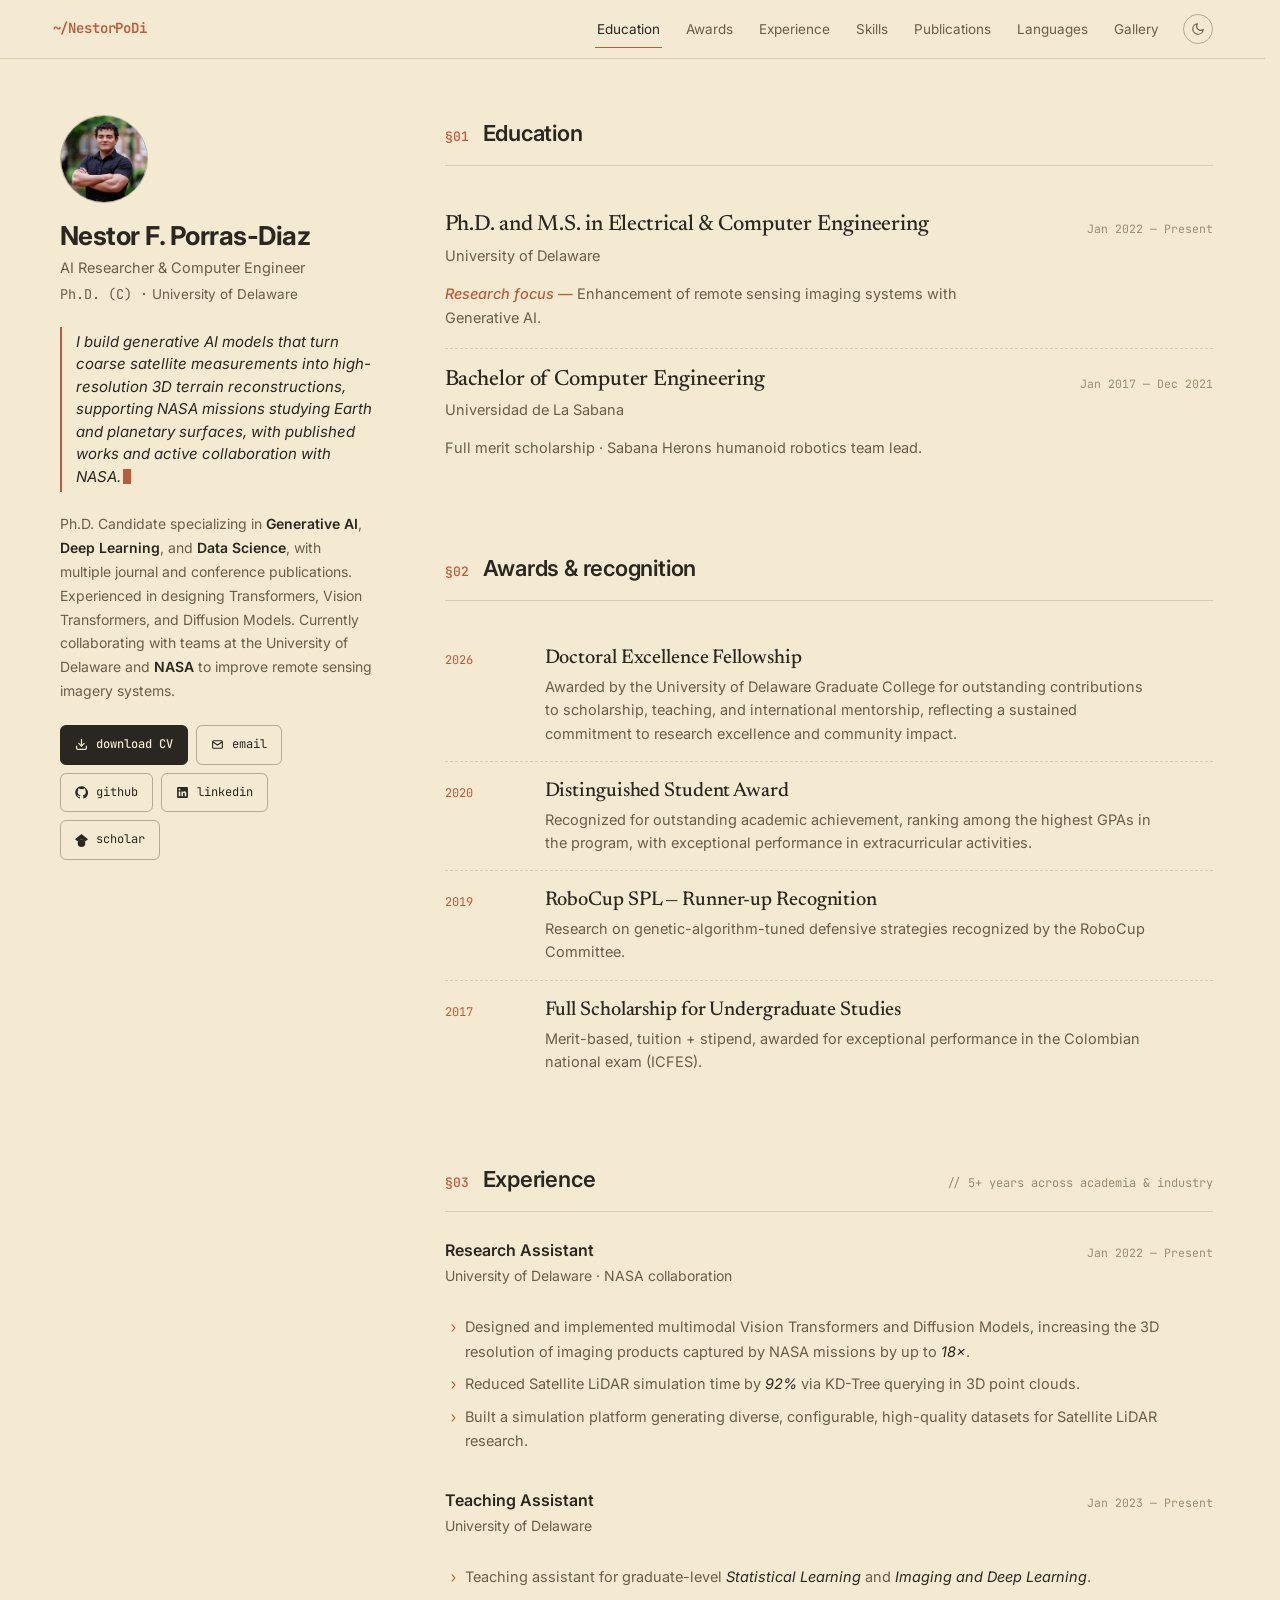
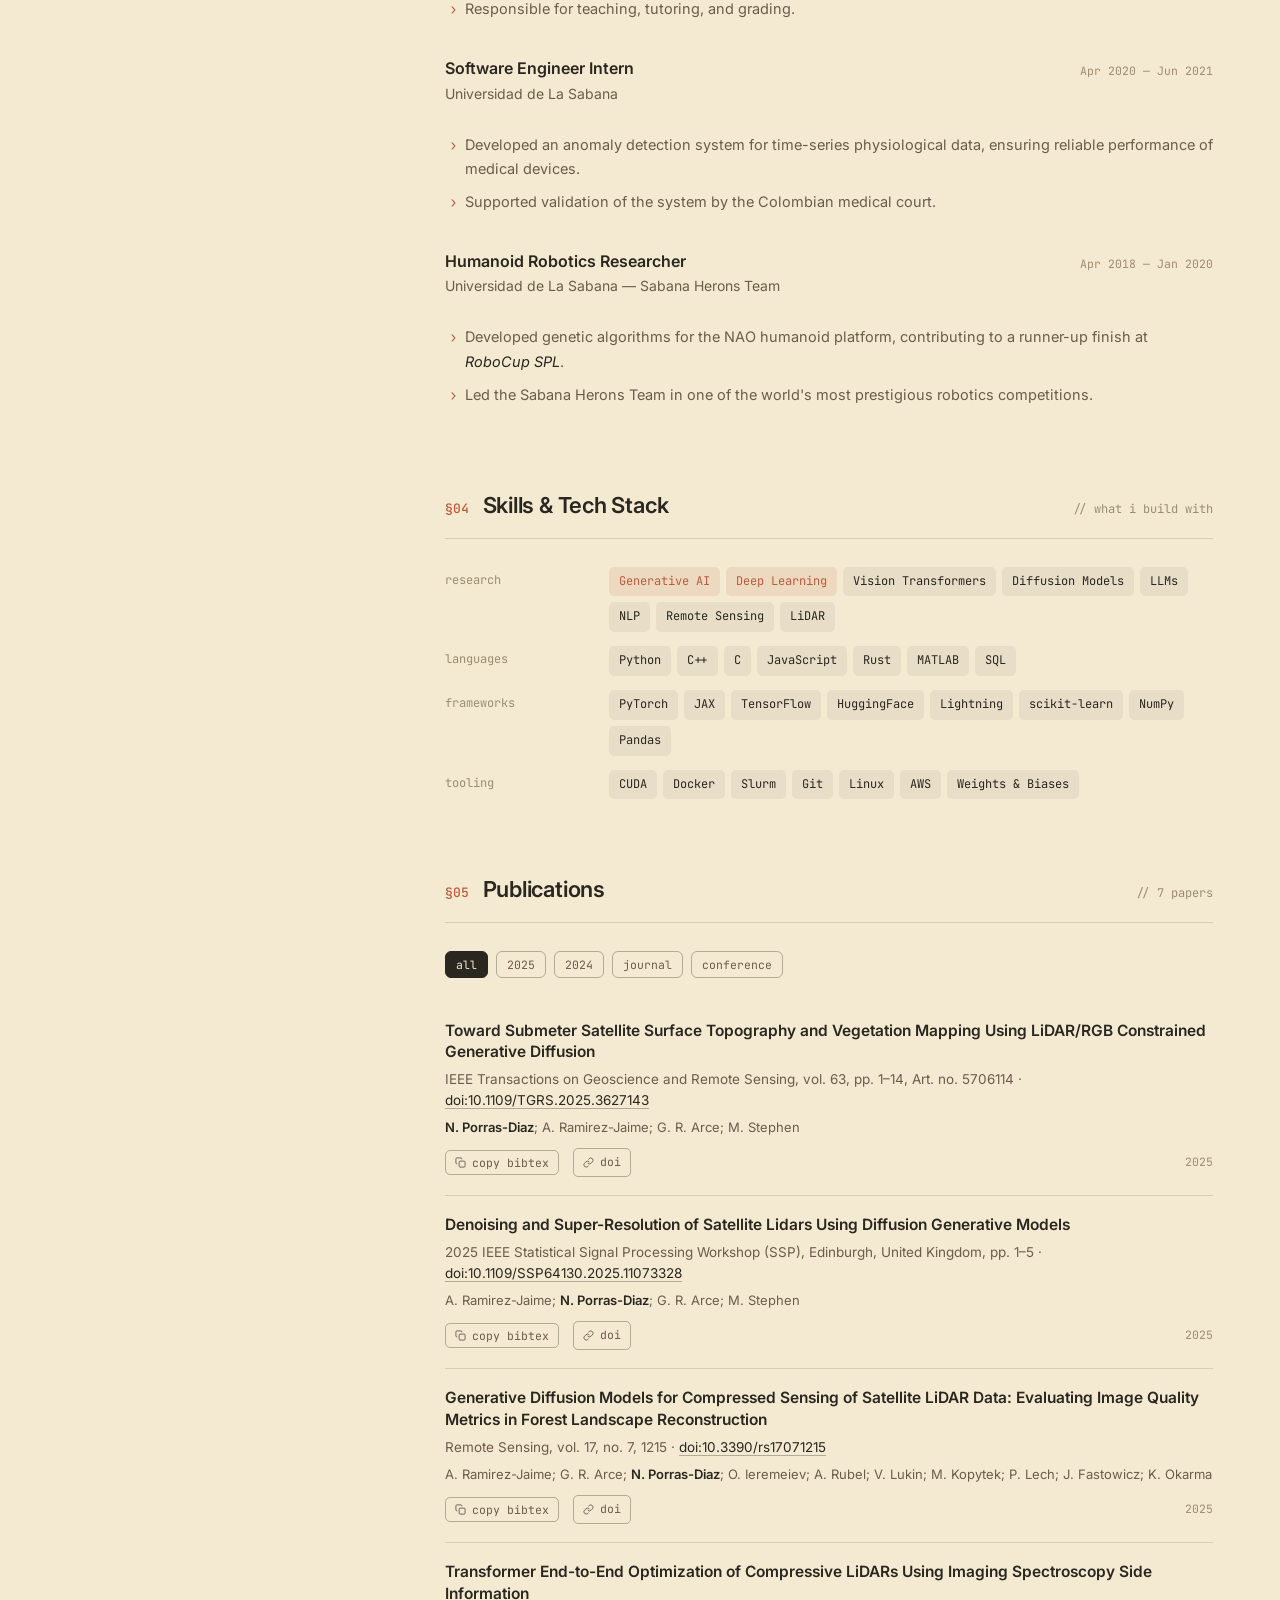
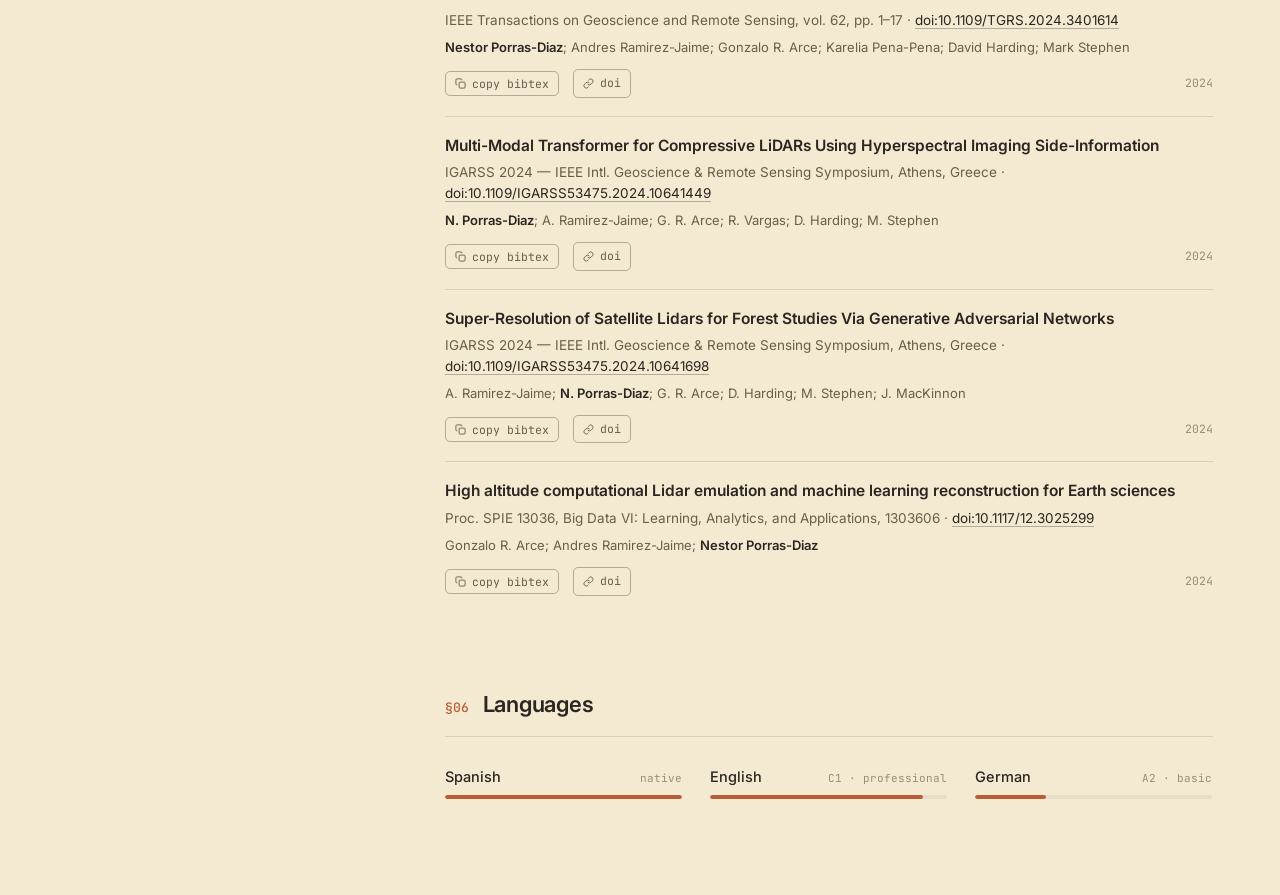
==== commit 64583f92: "added papers" ====
--- a/me/index.html
+++ b/me/index.html
@@ -6,6 +6,7 @@
 <title>Nestor F. Porras-Diaz — Refined Terminal</title>
 <link rel="preconnect" href="https://fonts.googleapis.com" />
 <link rel="preconnect" href="https://fonts.gstatic.com" crossorigin />
+<link rel="icon" href="../static/imgs/laptop.png" type="image/x-icon">
 <link href="https://fonts.googleapis.com/css2?family=Inter:wght@400;500;600;700&family=JetBrains+Mono:wght@400;500;600&family=Newsreader:opsz,wght@6..72,400;6..72,500;6..72,600&display=swap" rel="stylesheet" />
 <style>
   :root {
@@ -97,13 +98,16 @@
   /* ── Profile ───────────────────────────────────────────────────── */
   .avatar {
     width: 88px; height: 88px; border-radius: 50%;
-    background:
-      repeating-linear-gradient(45deg, var(--pill) 0 6px, transparent 6px 12px),
-      var(--bg-elev);
     border: 1px solid var(--line-strong);
-    display: flex; align-items: center; justify-content: center;
-    color: var(--fg-mute); font-family: 'JetBrains Mono', monospace; font-size: 10.5px;
+    overflow: hidden;
     margin-bottom: 18px;
+    flex-shrink: 0;
+  }
+  .avatar img {
+    width: 100%;
+    height: 100%;
+    object-fit: cover;
+    display: block;
   }
   .name { font-size: 26px; font-weight: 700; line-height: 1.15; letter-spacing: -.02em; margin: 0 0 6px; }
   .role { color: var(--fg-mid); font-size: 14.5px; line-height: 1.5; margin-bottom: 4px; }
@@ -180,7 +184,7 @@
   .award:last-child { border-bottom: 0; }
   .award-year { font-family: 'JetBrains Mono', monospace; font-size: 12px; color: var(--accent); padding-top: 6px; }
   .award-title { font-family: 'Newsreader', Georgia, serif; font-size: 20px; font-weight: 500; margin: 0 0 4px; line-height: 1.3; letter-spacing: -.005em; }
-  .award p { margin: 0; color: var(--fg-mid); font-size: 14.5px; line-height: 1.6; max-width: 58ch; }
+  .award p { margin: 0; color: var(--fg-mid); font-size: 14.5px; line-height: 1.6; max-width: 68ch; }
 
   /* ── Skills / chips ─────────────────────────────────────────────── */
   .skills-grid { display: grid; grid-template-columns: 140px 1fr; gap: 14px 24px; }
@@ -318,7 +322,7 @@
 
 <nav class="nav">
   <div class="nav-inner">
-    <span class="brand">~/nestorpodi</span>
+    <span class="brand">~/NestorPoDi</span>
     <div class="nav-links">
       <!-- <a href="#about" class="active">About</a> -->
       <a href="#education">Education</a>
@@ -338,12 +342,14 @@
 <div class="layout">
 
   <aside class="sidebar" id="about">
-    <div class="avatar">photo</div>
+    <div class="avatar">
+      <img src="../static/imgs/nestorpodi_compressed.jpg" alt="Nestor F. Porras-Diaz" width="88" height="88" />
+    </div>
     <h1 class="name">Nestor F. Porras-Diaz</h1>
     <div class="role"><span>AI Researcher &amp; Computer Engineer</span></div>
     <div class="affil"><span class="mono">Ph.D. (C) ·</span> University of Delaware</div>
 
-    <p class="tagline">I use generative AI and machine learning to improve the Earth and planetary models we have.<span class="caret"></span></p>
+    <p class="tagline">I build generative AI models that turn coarse satellite measurements into high-resolution 3D terrain reconstructions, supporting NASA missions studying Earth and planetary surfaces, with published works and active collaboration with NASA.<span class="caret"></span></p>
 
     <p class="bio">
       Ph.D. Candidate specializing in <strong>Generative AI</strong>, <strong>Deep Learning</strong>, and <strong>Data Science</strong>, with multiple journal and conference publications. Experienced in designing Transformers, Vision Transformers, and Diffusion Models. Currently collaborating with teams at the University of Delaware and <strong>NASA</strong> to improve remote sensing imagery systems.
@@ -406,11 +412,20 @@
         <h2 class="sec-title">Awards &amp; recognition</h2>
       </header>
 
+
+      <div class="award">
+        <div class="award-year">2026</div>
+        <div>
+          <h3 class="award-title">Doctoral Excellence Fellowship</h3>
+          <p>Awarded by the University of Delaware Graduate College for outstanding contributions to scholarship, teaching, and international mentorship, reflecting a sustained commitment to research excellence and community impact.</p>
+        </div>
+      </div>
+
       <div class="award">
         <div class="award-year">2020</div>
         <div>
           <h3 class="award-title">Distinguished Student Award</h3>
-          <p>For outstanding academic achievement — one of the highest GPAs, excellence in extracurriculars.</p>
+          <p>Recognized for outstanding academic achievement, ranking among the highest GPAs in the program, with exceptional performance in extracurricular activities.</p>
         </div>
       </div>
 
@@ -556,27 +571,81 @@
       <header class="sec-header">
         <span class="sec-num">§05</span>
         <h2 class="sec-title">Publications</h2>
-        <span class="sec-aside" id="pubCount">// 4 papers</span>
+        <span class="sec-aside" id="pubCount">// 7 papers</span>
       </header>
 
       <div class="pub-filters" id="pubFilters">
         <button class="pub-filter active" data-filter="all">all</button>
+        <button class="pub-filter" data-filter="2025">2025</button>
         <button class="pub-filter" data-filter="2024">2024</button>
         <button class="pub-filter" data-filter="journal">journal</button>
         <button class="pub-filter" data-filter="conference">conference</button>
       </div>
 
       <div id="pubList">
+        <article class="pub" data-year="2025" data-type="journal">
+          <h3 class="pub-title">Toward Submeter Satellite Surface Topography and Vegetation Mapping Using LiDAR/RGB Constrained Generative Diffusion</h3>
+          <div class="pub-venue">IEEE Transactions on Geoscience and Remote Sensing, vol. 63, pp. 1–14, Art. no. 5706114 · <a href="https://doi.org/10.1109/TGRS.2025.3627143">doi:10.1109/TGRS.2025.3627143</a></div>
+          <div class="pub-authors"><span class="me">N. Porras-Diaz</span>; A. Ramirez-Jaime; G. R. Arce; M. Stephen</div>
+          <div class="pub-actions">
+            <button class="pub-action copy-bib" data-bib="porras2025submeter">
+              <svg viewBox="0 0 24 24" fill="none" stroke="currentColor" stroke-width="2"><rect x="9" y="9" width="13" height="13" rx="2"/><path d="M5 15H4a2 2 0 0 1-2-2V4a2 2 0 0 1 2-2h9a2 2 0 0 1 2 2v1"/></svg>
+              copy bibtex
+            </button>
+            <a href="https://doi.org/10.1109/TGRS.2025.3627143" class="pub-action" style="border-bottom:1px solid var(--line-strong)">
+              <svg viewBox="0 0 24 24" fill="none" stroke="currentColor" stroke-width="2"><path d="M10 13a5 5 0 0 0 7.54.54l3-3a5 5 0 0 0-7.07-7.07l-1.72 1.71"/><path d="M14 11a5 5 0 0 0-7.54-.54l-3 3a5 5 0 0 0 7.07 7.07l1.71-1.71"/></svg>
+              doi
+            </a>
+            <span class="pub-year">2025</span>
+          </div>
+        </article>
+
+        <article class="pub" data-year="2025" data-type="conference">
+          <h3 class="pub-title">Denoising and Super-Resolution of Satellite Lidars Using Diffusion Generative Models</h3>
+          <div class="pub-venue">2025 IEEE Statistical Signal Processing Workshop (SSP), Edinburgh, United Kingdom, pp. 1–5 · <a href="https://doi.org/10.1109/SSP64130.2025.11073328">doi:10.1109/SSP64130.2025.11073328</a></div>
+          <div class="pub-authors">A. Ramirez-Jaime; <span class="me">N. Porras-Diaz</span>; G. R. Arce; M. Stephen</div>
+          <div class="pub-actions">
+            <button class="pub-action copy-bib" data-bib="ramirez2025ssp">
+              <svg viewBox="0 0 24 24" fill="none" stroke="currentColor" stroke-width="2"><rect x="9" y="9" width="13" height="13" rx="2"/><path d="M5 15H4a2 2 0 0 1-2-2V4a2 2 0 0 1 2-2h9a2 2 0 0 1 2 2v1"/></svg>
+              copy bibtex
+            </button>
+            <a href="https://doi.org/10.1109/SSP64130.2025.11073328" class="pub-action" style="border-bottom:1px solid var(--line-strong)">
+              <svg viewBox="0 0 24 24" fill="none" stroke="currentColor" stroke-width="2"><path d="M10 13a5 5 0 0 0 7.54.54l3-3a5 5 0 0 0-7.07-7.07l-1.72 1.71"/><path d="M14 11a5 5 0 0 0-7.54-.54l-3 3a5 5 0 0 0 7.07 7.07l1.71-1.71"/></svg>
+              doi
+            </a>
+            <span class="pub-year">2025</span>
+          </div>
+        </article>
+
+
+        <article class="pub" data-year="2025" data-type="journal">
+          <h3 class="pub-title">Generative Diffusion Models for Compressed Sensing of Satellite LiDAR Data: Evaluating Image Quality Metrics in Forest Landscape Reconstruction</h3>
+          <div class="pub-venue">Remote Sensing, vol. 17, no. 7, 1215 · <a href="https://doi.org/10.3390/rs17071215">doi:10.3390/rs17071215</a></div>
+          <div class="pub-authors">A. Ramirez-Jaime; G. R. Arce; <span class="me">N. Porras-Diaz</span>; O. Ieremeiev; A. Rubel; V. Lukin; M. Kopytek; P. Lech; J. Fastowicz; K. Okarma</div>
+          <div class="pub-actions">
+            <button class="pub-action copy-bib" data-bib="ramirez2025remotesensing">
+              <svg viewBox="0 0 24 24" fill="none" stroke="currentColor" stroke-width="2"><rect x="9" y="9" width="13" height="13" rx="2"/><path d="M5 15H4a2 2 0 0 1-2-2V4a2 2 0 0 1 2-2h9a2 2 0 0 1 2 2v1"/></svg>
+              copy bibtex
+            </button>
+            <a href="https://doi.org/10.3390/rs17071215" class="pub-action" style="border-bottom:1px solid var(--line-strong)">
+              <svg viewBox="0 0 24 24" fill="none" stroke="currentColor" stroke-width="2"><path d="M10 13a5 5 0 0 0 7.54.54l3-3a5 5 0 0 0-7.07-7.07l-1.72 1.71"/><path d="M14 11a5 5 0 0 0-7.54-.54l-3 3a5 5 0 0 0 7.07 7.07l1.71-1.71"/></svg>
+              doi
+            </a>
+            <span class="pub-year">2025</span>
+          </div>
+        </article>
+
+
         <article class="pub" data-year="2024" data-type="journal">
           <h3 class="pub-title">Transformer End-to-End Optimization of Compressive LiDARs Using Imaging Spectroscopy Side Information</h3>
-          <div class="pub-venue">IEEE Transactions on Geoscience and Remote Sensing, vol. 62, pp. 1–17 · <a href="#">doi:10.1109/TGRS.2024.3401614</a></div>
+          <div class="pub-venue">IEEE Transactions on Geoscience and Remote Sensing, vol. 62, pp. 1–17 · <a href="https://doi.org/10.1109/TGRS.2024.3401614">doi:10.1109/TGRS.2024.3401614</a></div>
           <div class="pub-authors"><span class="me">Nestor Porras-Diaz</span>; Andres Ramirez-Jaime; Gonzalo R. Arce; Karelia Pena-Pena; David Harding; Mark Stephen</div>
           <div class="pub-actions">
             <button class="pub-action copy-bib" data-bib="porras2024transformer">
               <svg viewBox="0 0 24 24" fill="none" stroke="currentColor" stroke-width="2"><rect x="9" y="9" width="13" height="13" rx="2"/><path d="M5 15H4a2 2 0 0 1-2-2V4a2 2 0 0 1 2-2h9a2 2 0 0 1 2 2v1"/></svg>
               copy bibtex
             </button>
-            <a href="#" class="pub-action" style="border-bottom:1px solid var(--line-strong)">
+            <a href="https://doi.org/10.1109/TGRS.2024.3401614" class="pub-action" style="border-bottom:1px solid var(--line-strong)">
               <svg viewBox="0 0 24 24" fill="none" stroke="currentColor" stroke-width="2"><path d="M10 13a5 5 0 0 0 7.54.54l3-3a5 5 0 0 0-7.07-7.07l-1.72 1.71"/><path d="M14 11a5 5 0 0 0-7.54-.54l-3 3a5 5 0 0 0 7.07 7.07l1.71-1.71"/></svg>
               doi
             </a>
@@ -586,14 +655,14 @@
 
         <article class="pub" data-year="2024" data-type="conference">
           <h3 class="pub-title">Multi-Modal Transformer for Compressive LiDARs Using Hyperspectral Imaging Side-Information</h3>
-          <div class="pub-venue">IGARSS 2024 — IEEE Intl. Geoscience &amp; Remote Sensing Symposium, Athens, Greece · <a href="#">doi:10.1109/IGARSS53475.2024.10641449</a></div>
+          <div class="pub-venue">IGARSS 2024 — IEEE Intl. Geoscience &amp; Remote Sensing Symposium, Athens, Greece · <a href="https://doi.org/10.1109/IGARSS53475.2024.10641449">doi:10.1109/IGARSS53475.2024.10641449</a></div>
           <div class="pub-authors"><span class="me">N. Porras-Diaz</span>; A. Ramirez-Jaime; G. R. Arce; R. Vargas; D. Harding; M. Stephen</div>
           <div class="pub-actions">
             <button class="pub-action copy-bib" data-bib="porras2024multimodal">
               <svg viewBox="0 0 24 24" fill="none" stroke="currentColor" stroke-width="2"><rect x="9" y="9" width="13" height="13" rx="2"/><path d="M5 15H4a2 2 0 0 1-2-2V4a2 2 0 0 1 2-2h9a2 2 0 0 1 2 2v1"/></svg>
               copy bibtex
             </button>
-            <a href="#" class="pub-action" style="border-bottom:1px solid var(--line-strong)">
+            <a href="https://doi.org/10.1109/IGARSS53475.2024.10641449" class="pub-action" style="border-bottom:1px solid var(--line-strong)">
               <svg viewBox="0 0 24 24" fill="none" stroke="currentColor" stroke-width="2"><path d="M10 13a5 5 0 0 0 7.54.54l3-3a5 5 0 0 0-7.07-7.07l-1.72 1.71"/><path d="M14 11a5 5 0 0 0-7.54-.54l-3 3a5 5 0 0 0 7.07 7.07l1.71-1.71"/></svg>
               doi
             </a>
@@ -603,14 +672,14 @@
 
         <article class="pub" data-year="2024" data-type="conference">
           <h3 class="pub-title">Super-Resolution of Satellite Lidars for Forest Studies Via Generative Adversarial Networks</h3>
-          <div class="pub-venue">IGARSS 2024 — IEEE Intl. Geoscience &amp; Remote Sensing Symposium, Athens, Greece · <a href="#">doi:10.1109/IGARSS53475.2024.10641698</a></div>
+          <div class="pub-venue">IGARSS 2024 — IEEE Intl. Geoscience &amp; Remote Sensing Symposium, Athens, Greece · <a href="https://doi.org/10.1109/IGARSS53475.2024.10641698">doi:10.1109/IGARSS53475.2024.10641698</a></div>
           <div class="pub-authors">A. Ramirez-Jaime; <span class="me">N. Porras-Diaz</span>; G. R. Arce; D. Harding; M. Stephen; J. MacKinnon</div>
           <div class="pub-actions">
             <button class="pub-action copy-bib" data-bib="ramirez2024superres">
               <svg viewBox="0 0 24 24" fill="none" stroke="currentColor" stroke-width="2"><rect x="9" y="9" width="13" height="13" rx="2"/><path d="M5 15H4a2 2 0 0 1-2-2V4a2 2 0 0 1 2-2h9a2 2 0 0 1 2 2v1"/></svg>
               copy bibtex
             </button>
-            <a href="#" class="pub-action" style="border-bottom:1px solid var(--line-strong)">
+            <a href="https://doi.org/10.1109/IGARSS53475.2024.10641698" class="pub-action" style="border-bottom:1px solid var(--line-strong)">
               <svg viewBox="0 0 24 24" fill="none" stroke="currentColor" stroke-width="2"><path d="M10 13a5 5 0 0 0 7.54.54l3-3a5 5 0 0 0-7.07-7.07l-1.72 1.71"/><path d="M14 11a5 5 0 0 0-7.54-.54l-3 3a5 5 0 0 0 7.07 7.07l1.71-1.71"/></svg>
               doi
             </a>
@@ -620,14 +689,14 @@
 
         <article class="pub" data-year="2024" data-type="conference">
           <h3 class="pub-title">High altitude computational Lidar emulation and machine learning reconstruction for Earth sciences</h3>
-          <div class="pub-venue">Proc. SPIE 13036, Big Data VI: Learning, Analytics, and Applications, 1303606 · <a href="#">doi:10.1117/12.3025299</a></div>
+          <div class="pub-venue">Proc. SPIE 13036, Big Data VI: Learning, Analytics, and Applications, 1303606 · <a href="https://doi.org/10.1117/12.3025299">doi:10.1117/12.3025299</a></div>
           <div class="pub-authors">Gonzalo R. Arce; Andres Ramirez-Jaime; <span class="me">Nestor Porras-Diaz</span></div>
           <div class="pub-actions">
             <button class="pub-action copy-bib" data-bib="arce2024highaltitude">
               <svg viewBox="0 0 24 24" fill="none" stroke="currentColor" stroke-width="2"><rect x="9" y="9" width="13" height="13" rx="2"/><path d="M5 15H4a2 2 0 0 1-2-2V4a2 2 0 0 1 2-2h9a2 2 0 0 1 2 2v1"/></svg>
               copy bibtex
             </button>
-            <a href="#" class="pub-action" style="border-bottom:1px solid var(--line-strong)">
+            <a href="https://doi.org/10.1117/12.3025299" class="pub-action" style="border-bottom:1px solid var(--line-strong)">
               <svg viewBox="0 0 24 24" fill="none" stroke="currentColor" stroke-width="2"><path d="M10 13a5 5 0 0 0 7.54.54l3-3a5 5 0 0 0-7.07-7.07l-1.72 1.71"/><path d="M14 11a5 5 0 0 0-7.54-.54l-3 3a5 5 0 0 0 7.07 7.07l1.71-1.71"/></svg>
               doi
             </a>
@@ -653,17 +722,13 @@
           <div class="lang-bar"><span style="width:90%"></span></div>
         </div>
         <div class="lang-row">
-          <div class="lang-head"><span class="lang-name">Portuguese</span><span class="lang-level">B1 · conversational</span></div>
-          <div class="lang-bar"><span style="width:55%"></span></div>
-        </div>
-        <div class="lang-row">
-          <div class="lang-head"><span class="lang-name">French</span><span class="lang-level">A2 · basic</span></div>
+          <div class="lang-head"><span class="lang-name">German</span><span class="lang-level">A2 · basic</span></div>
           <div class="lang-bar"><span style="width:30%"></span></div>
         </div>
       </div>
     </section>
 
-    <section id="gallery">
+    <!-- <section id="gallery">
       <header class="sec-header">
         <span class="sec-num">§07</span>
         <h2 class="sec-title">Gallery</h2>
@@ -678,7 +743,7 @@
         <div class="gphoto">defense-day.jpg</div>
         <div class="gphoto">delaware.jpg</div>
       </div>
-    </section>
+    </section> -->
 
   </main>
 </div>
@@ -746,7 +811,8 @@
       const title = article.querySelector('.pub-title').textContent.trim();
       const venue = article.querySelector('.pub-venue').textContent.trim();
       const authors = article.querySelector('.pub-authors').textContent.trim();
-      const bib = `@article{${key},\n  title   = {${title}},\n  author  = {${authors}},\n  journal = {${venue}},\n  year    = {2024}\n}`;
+      const year = article.querySelector('.pub-year')?.textContent.trim() || article.dataset.year || '';
+      const bib = `@article{${key},\n  title   = {${title}},\n  author  = {${authors}},\n  journal = {${venue}},\n  year    = {${year}}\n}`;
       try {
         await navigator.clipboard.writeText(bib);
         showToast('bibtex copied');
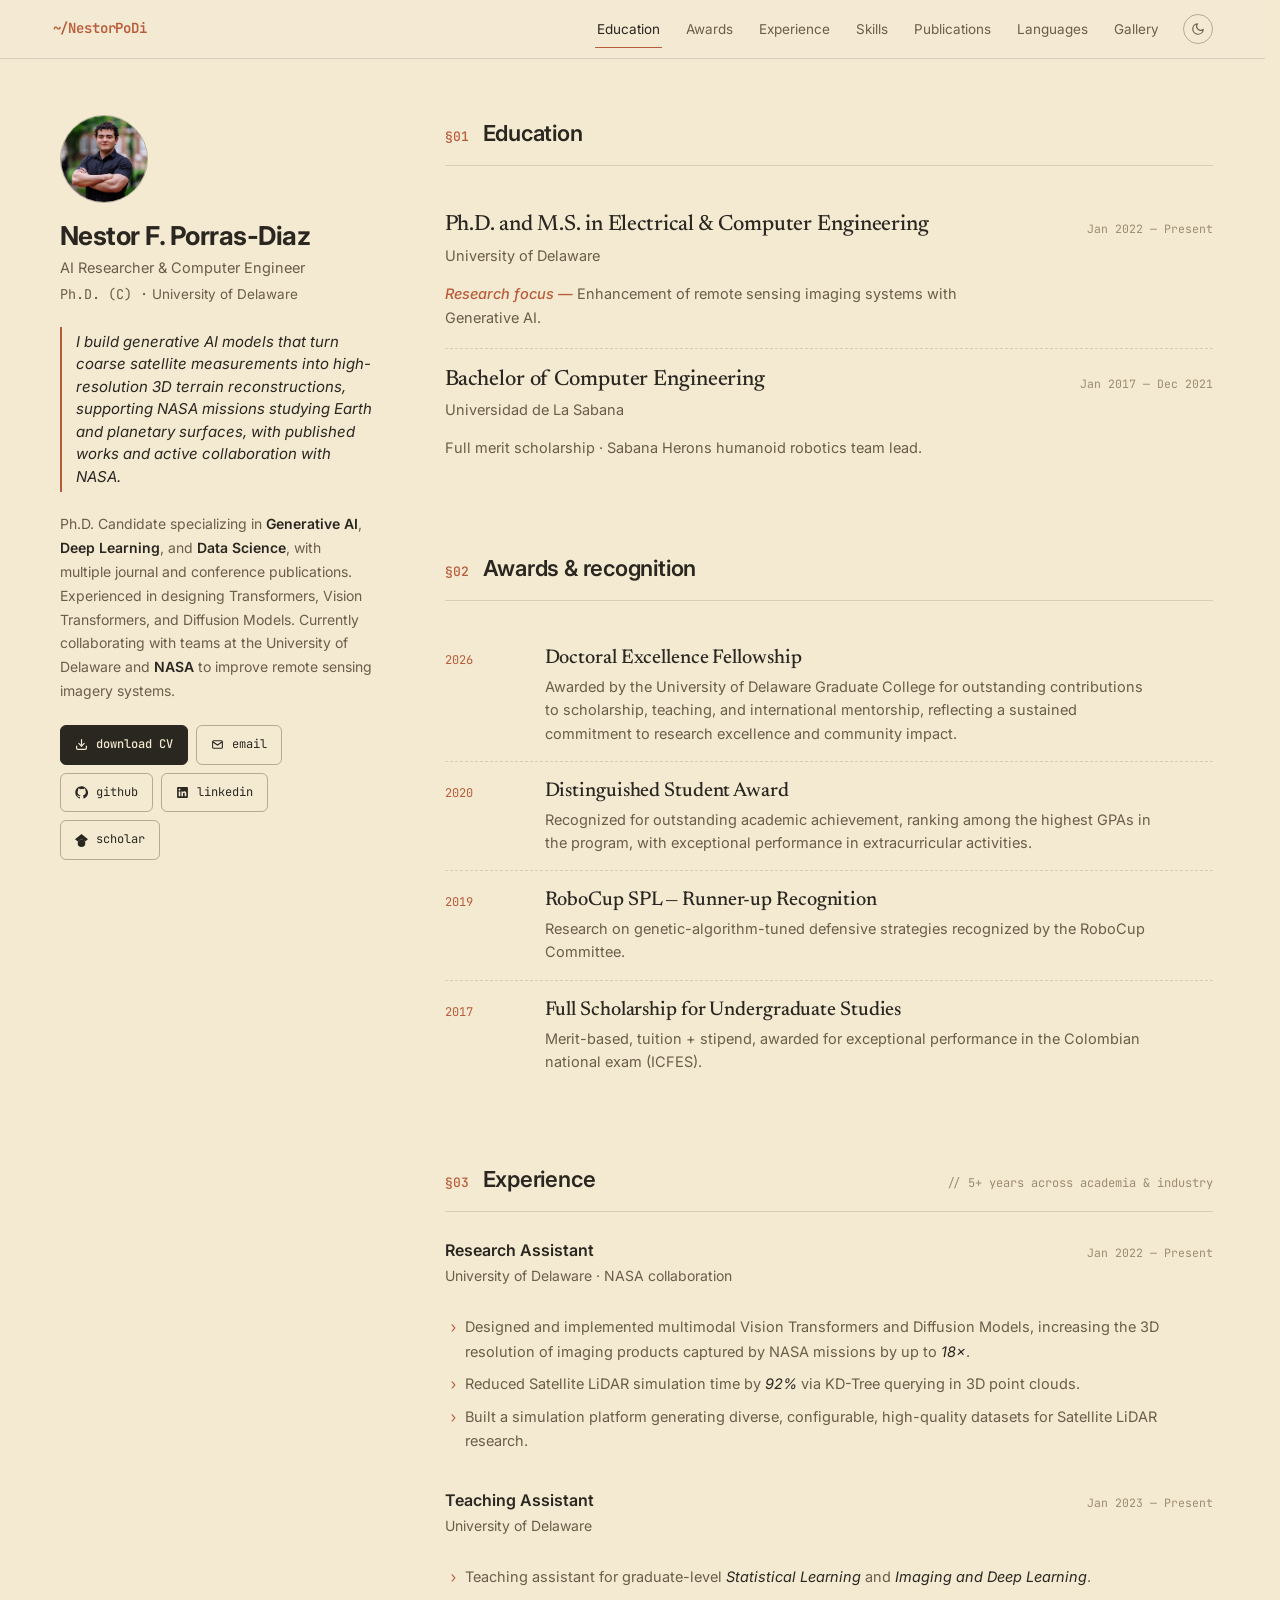
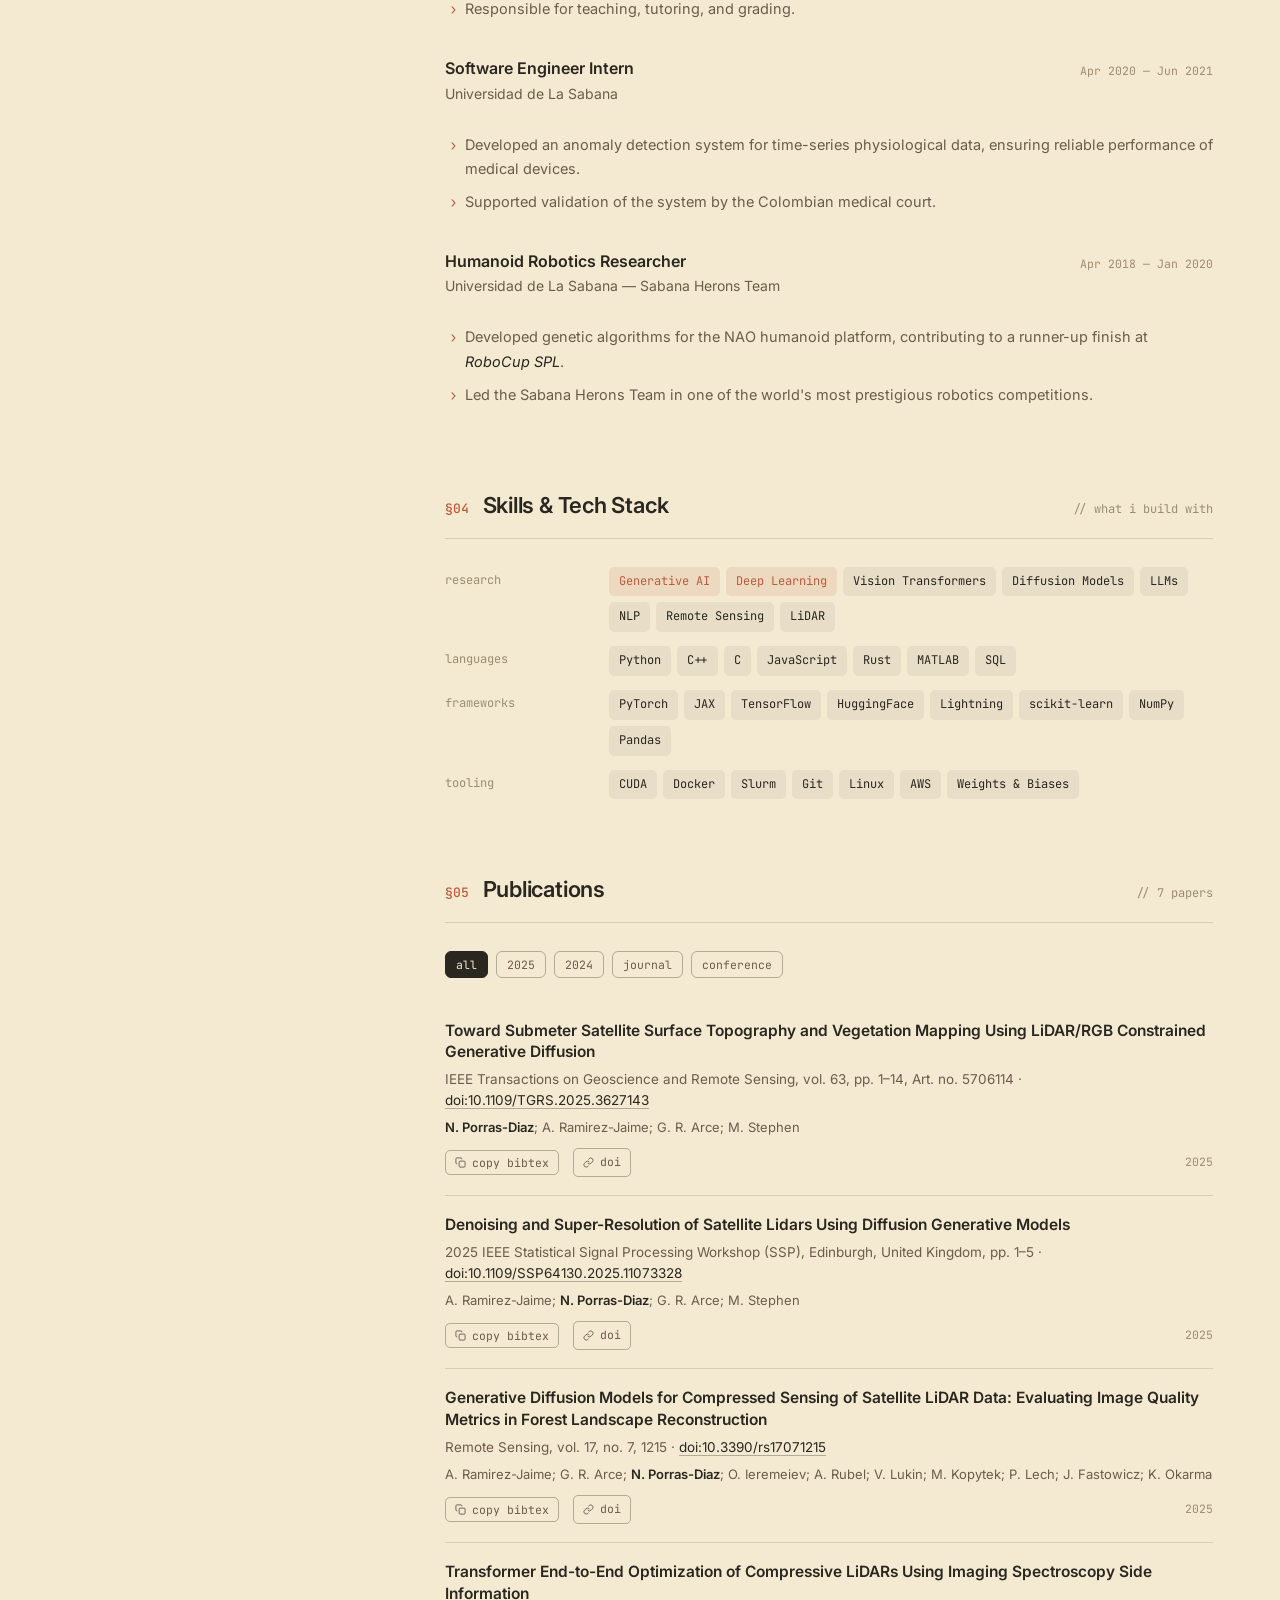
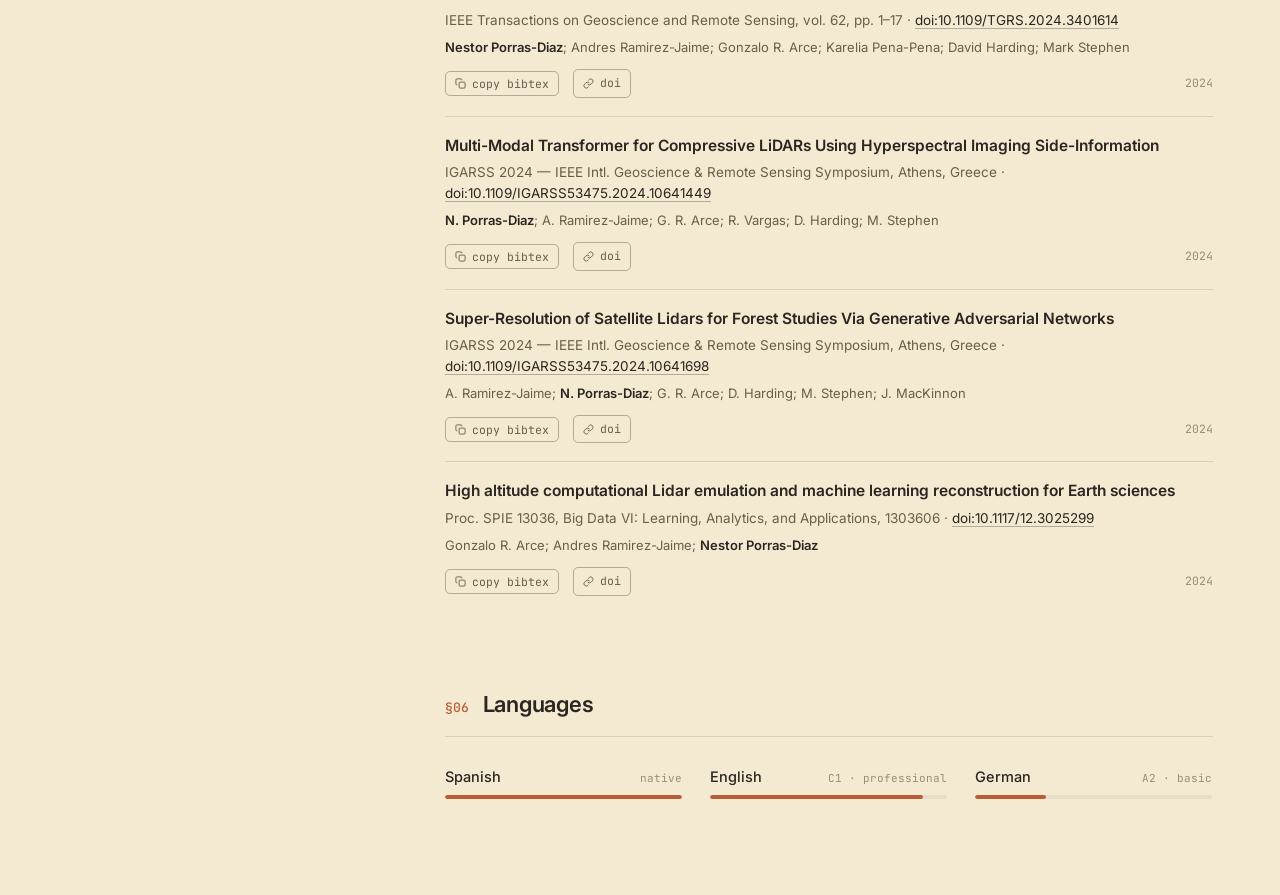
==== commit 7aebeef1: "no blinker" ====
--- a/me/index.html
+++ b/me/index.html
@@ -349,7 +349,8 @@
     <div class="role"><span>AI Researcher &amp; Computer Engineer</span></div>
     <div class="affil"><span class="mono">Ph.D. (C) ·</span> University of Delaware</div>
 
-    <p class="tagline">I build generative AI models that turn coarse satellite measurements into high-resolution 3D terrain reconstructions, supporting NASA missions studying Earth and planetary surfaces, with published works and active collaboration with NASA.<span class="caret"></span></p>
+    <p class="tagline">I build generative AI models that turn coarse satellite measurements into high-resolution 3D terrain reconstructions, supporting NASA missions studying Earth and planetary surfaces, with published works and active collaboration with NASA.</p>
+    <!-- <span class="caret"></span> -->
 
     <p class="bio">
       Ph.D. Candidate specializing in <strong>Generative AI</strong>, <strong>Deep Learning</strong>, and <strong>Data Science</strong>, with multiple journal and conference publications. Experienced in designing Transformers, Vision Transformers, and Diffusion Models. Currently collaborating with teams at the University of Delaware and <strong>NASA</strong> to improve remote sensing imagery systems.
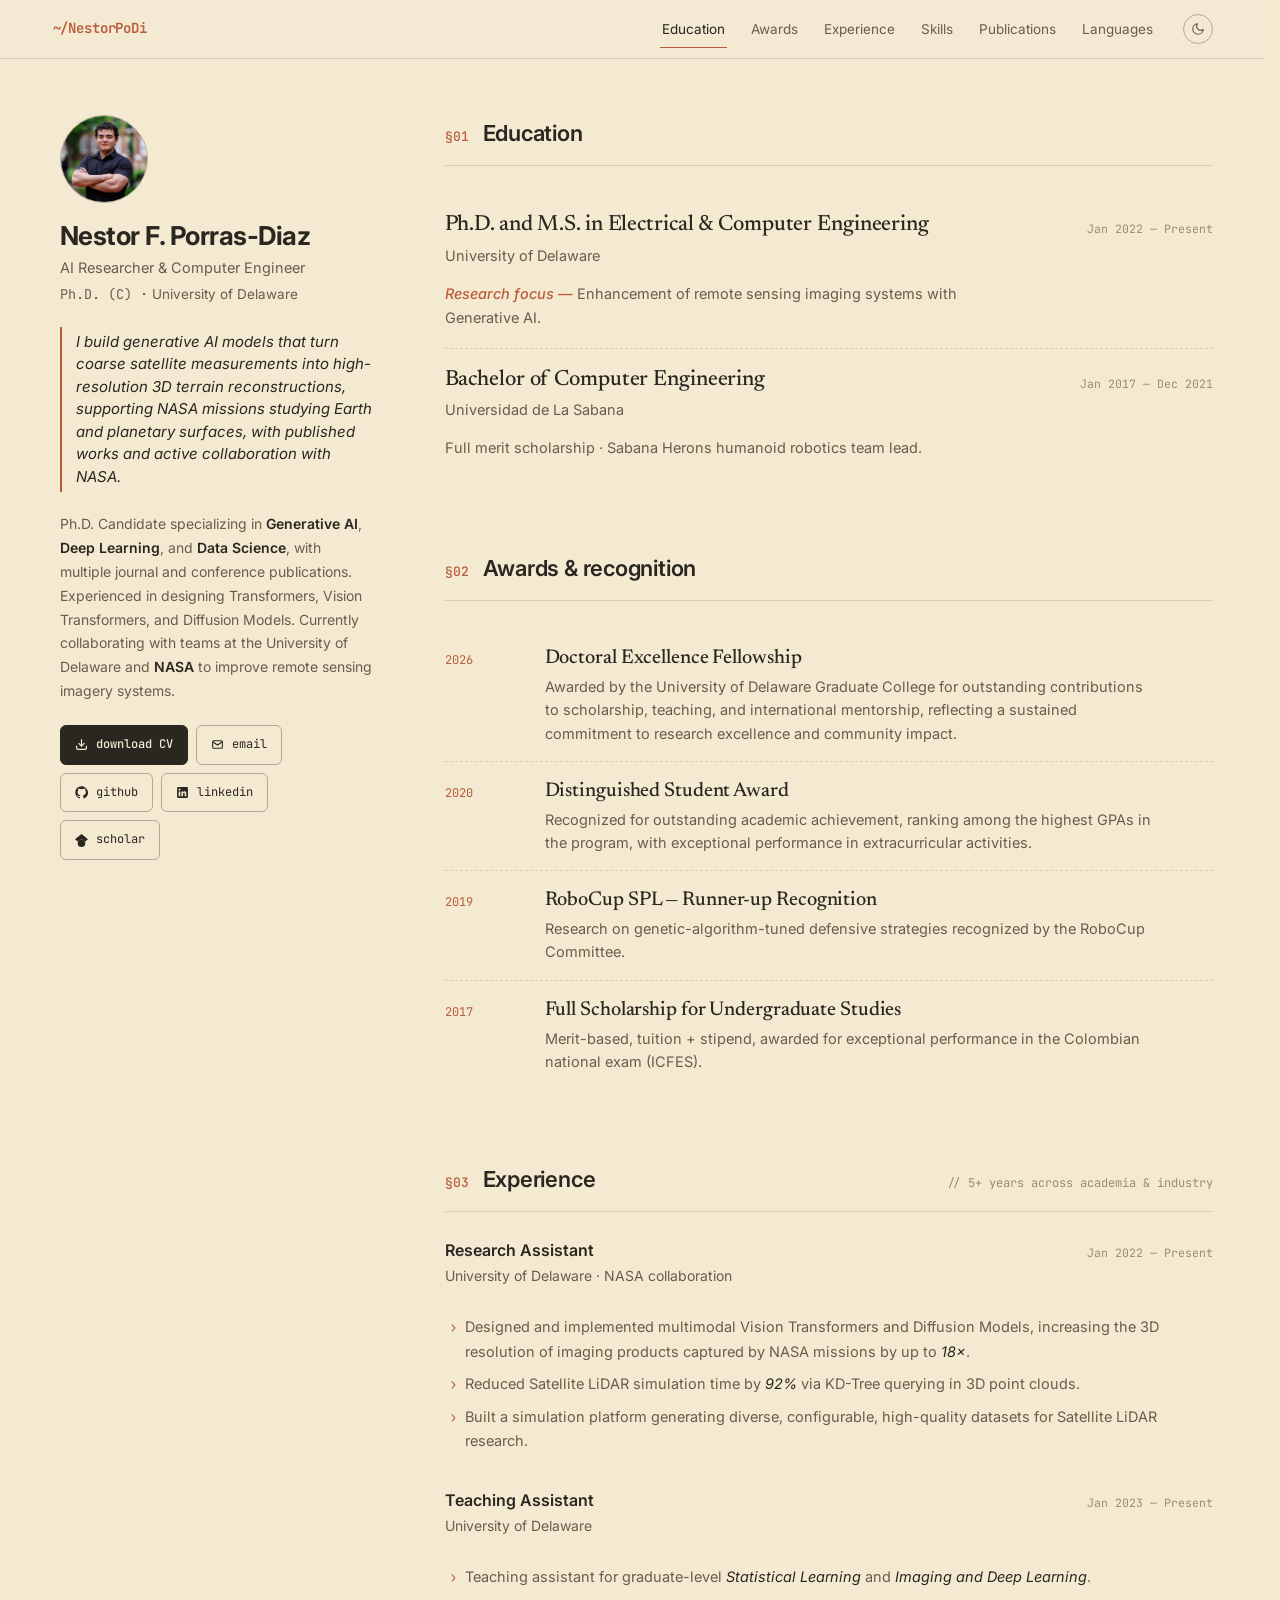
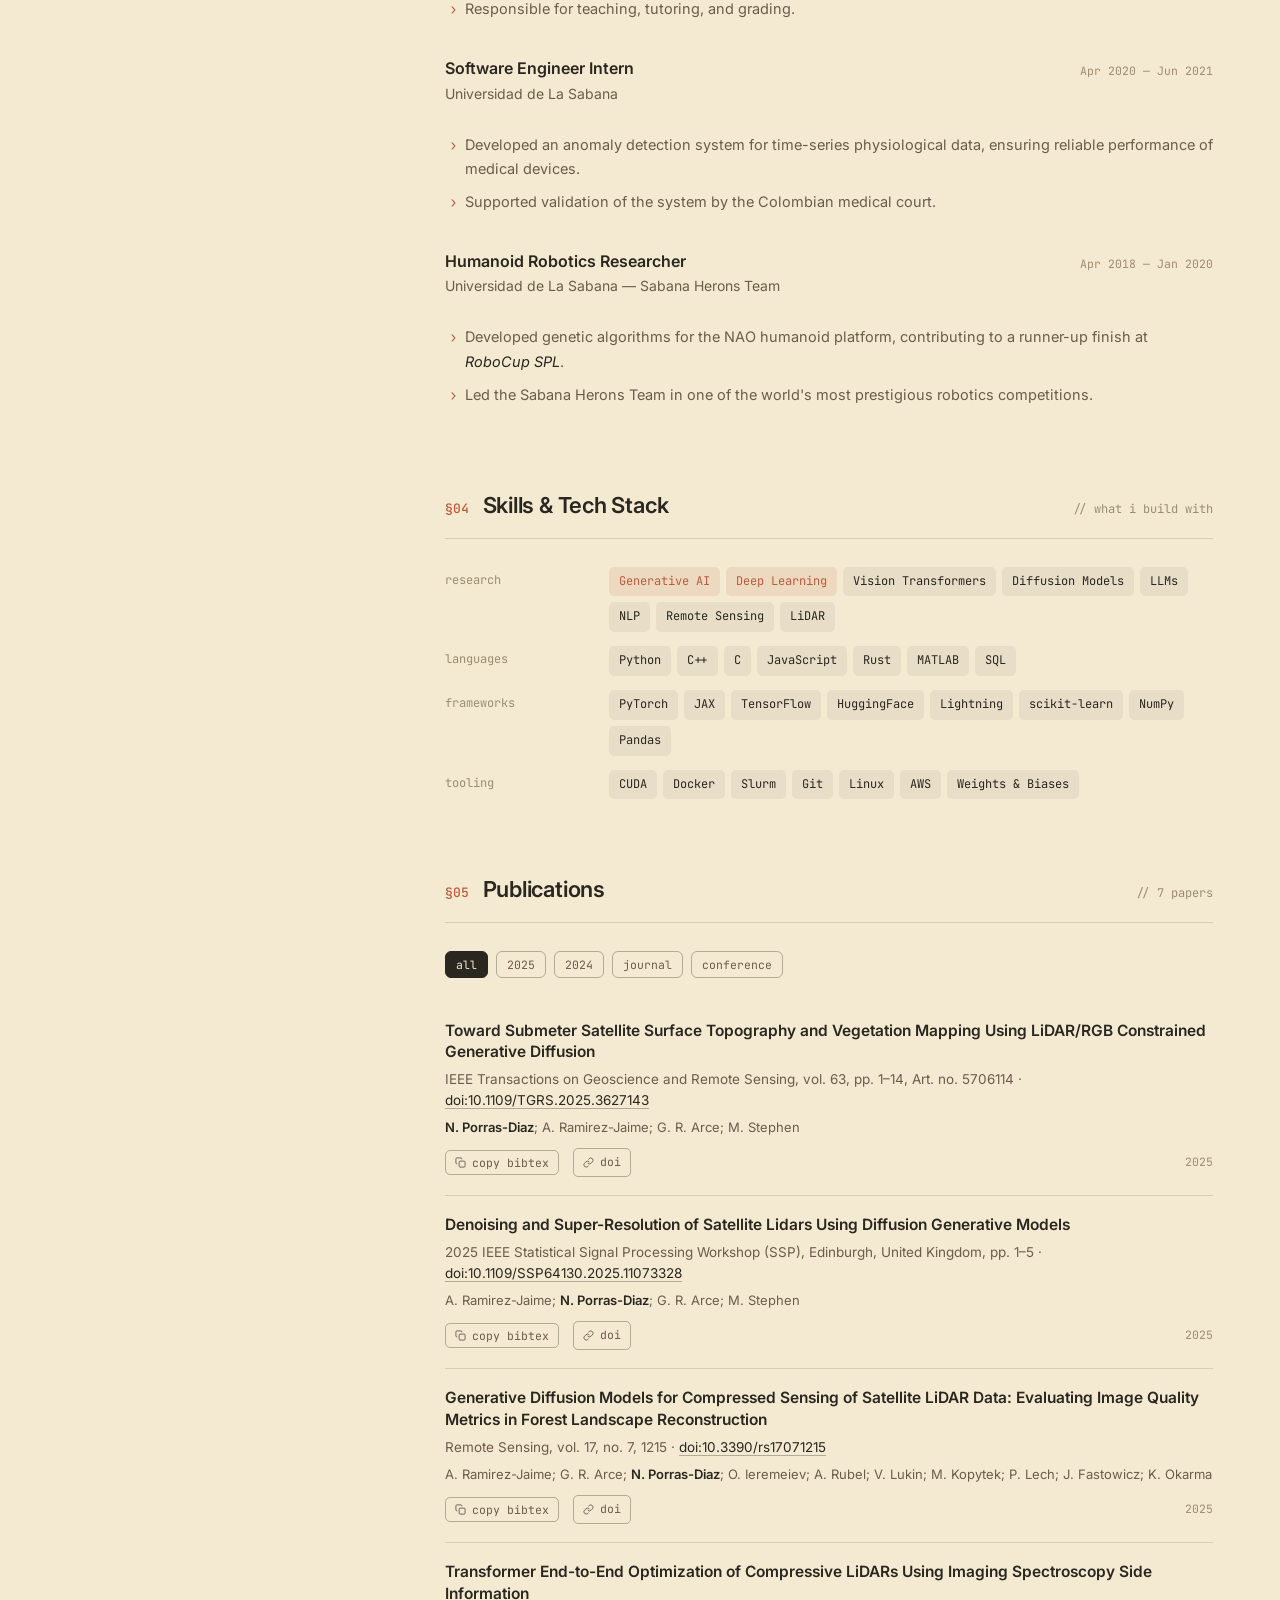
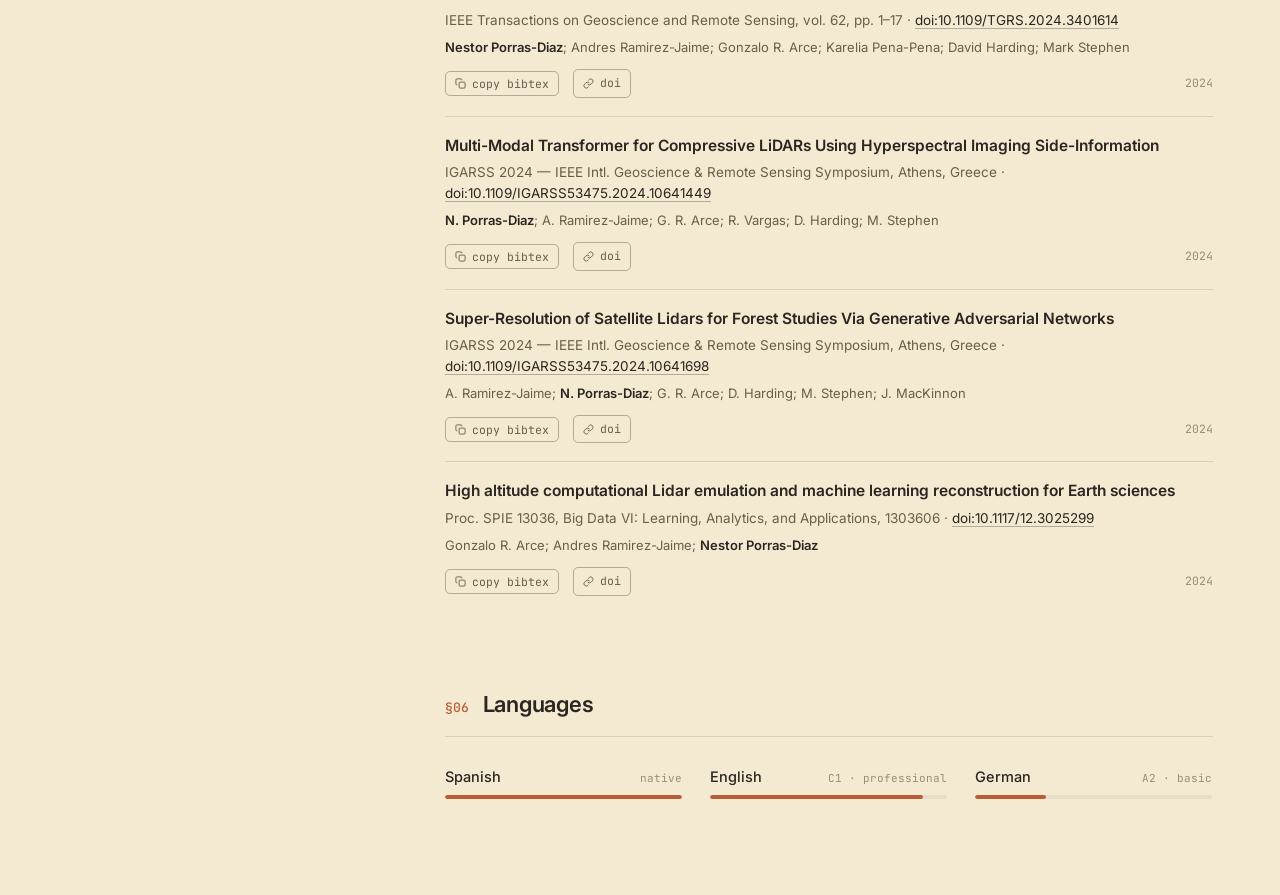
==== commit 0afaf6be: "new design responsive" ====
--- a/me/index.html
+++ b/me/index.html
@@ -3,320 +3,12 @@
 <head>
 <meta charset="UTF-8" />
 <meta name="viewport" content="width=device-width, initial-scale=1.0" />
-<title>Nestor F. Porras-Diaz — Refined Terminal</title>
+<title>Nestor F. Porras-Diaz</title>
 <link rel="preconnect" href="https://fonts.googleapis.com" />
 <link rel="preconnect" href="https://fonts.gstatic.com" crossorigin />
 <link rel="icon" href="../static/imgs/laptop.png" type="image/x-icon">
 <link href="https://fonts.googleapis.com/css2?family=Inter:wght@400;500;600;700&family=JetBrains+Mono:wght@400;500;600&family=Newsreader:opsz,wght@6..72,400;6..72,500;6..72,600&display=swap" rel="stylesheet" />
-<style>
-  :root {
-    --bg: #f4ead2;
-    --bg-elev: #ede0bf;
-    --fg: #2a2620;
-    --fg-mid: #6b5d49;
-    --fg-mute: #9c8c70;
-    --line: rgba(42,38,32,.14);
-    --line-strong: rgba(42,38,32,.32);
-    --accent: #b85c3a;
-    --accent-soft: rgba(184,92,58,.12);
-    --selection: rgba(184,92,58,.22);
-    --card: #f9f1da;
-    --pill: rgba(42,38,32,.06);
-  }
-  [data-theme="dark"] {
-    --bg: #161310;
-    --bg-elev: #1f1b16;
-    --fg: #ede1c7;
-    --fg-mid: #a59478;
-    --fg-mute: #6f6149;
-    --line: rgba(237,225,199,.12);
-    --line-strong: rgba(237,225,199,.28);
-    --accent: #e2885e;
-    --accent-soft: rgba(226,136,94,.14);
-    --selection: rgba(226,136,94,.24);
-    --card: #1c1813;
-    --pill: rgba(237,225,199,.06);
-  }
-
-  *, *::before, *::after { box-sizing: border-box; }
-  html { scroll-behavior: smooth; scrollbar-gutter: stable; }
-  body {
-    margin: 0;
-    background: var(--bg);
-    color: var(--fg);
-    font-family: 'Inter', -apple-system, BlinkMacSystemFont, system-ui, sans-serif;
-    font-size: 15.5px;
-    line-height: 1.65;
-    -webkit-font-smoothing: antialiased;
-    text-rendering: optimizeLegibility;
-    transition: background .35s ease, color .35s ease;
-  }
-  ::selection { background: var(--selection); }
-
-  .mono { font-family: 'JetBrains Mono', ui-monospace, SFMono-Regular, Menlo, monospace; font-feature-settings: 'liga' 0; }
-  .serif { font-family: 'Newsreader', Georgia, serif; }
-
-  a { color: var(--fg); text-decoration: none; border-bottom: 1px solid var(--line-strong); transition: color .15s, border-color .15s; }
-  a:hover { color: var(--accent); border-color: var(--accent); }
-
-  /* ── Top nav ───────────────────────────────────────────────────── */
-  .nav {
-    position: sticky; top: 0; z-index: 50;
-    backdrop-filter: blur(12px);
-    background: color-mix(in oklab, var(--bg) 82%, transparent);
-    border-bottom: 1px solid var(--line);
-  }
-  .nav-inner {
-    max-width: 1240px; margin: 0 auto;
-    display: flex; align-items: center; gap: 28px;
-    padding: 14px 40px;
-  }
-  .brand { font-family: 'JetBrains Mono', monospace; font-weight: 600; color: var(--accent); font-size: 14px; letter-spacing: -.01em; }
-  .nav-links { display: flex; gap: 22px; margin-left: auto; align-items: center; }
-  .nav-links a { border: 0; font-size: 13.5px; color: var(--fg-mid); padding: 6px 2px; position: relative; }
-  .nav-links a:hover { color: var(--fg); }
-  .nav-links a.active { color: var(--fg); }
-  .nav-links a.active::after {
-    content: ''; position: absolute; left: 0; right: 0; bottom: -2px; height: 1.5px; background: var(--accent);
-  }
-  .theme-btn {
-    border: 1px solid var(--line-strong); background: transparent; color: var(--fg-mid);
-    width: 30px; height: 30px; border-radius: 50%; display: flex; align-items: center; justify-content: center;
-    cursor: pointer; transition: all .2s; padding: 0;
-  }
-  .theme-btn:hover { color: var(--accent); border-color: var(--accent); }
-
-  /* ── Layout ────────────────────────────────────────────────────── */
-  .layout {
-    max-width: 1240px; margin: 0 auto;
-    display: grid; grid-template-columns: 320px 1fr; gap: 72px;
-    padding: 56px 40px 96px;
-  }
-  .sidebar { max-height: calc(100vh - 100px); overflow-y: auto; padding-right: 8px; }
-  .sidebar::-webkit-scrollbar { width: 0; }
-
-  /* ── Profile ───────────────────────────────────────────────────── */
-  .avatar {
-    width: 88px; height: 88px; border-radius: 50%;
-    border: 1px solid var(--line-strong);
-    overflow: hidden;
-    margin-bottom: 18px;
-    flex-shrink: 0;
-  }
-  .avatar img {
-    width: 100%;
-    height: 100%;
-    object-fit: cover;
-    display: block;
-  }
-  .name { font-size: 26px; font-weight: 700; line-height: 1.15; letter-spacing: -.02em; margin: 0 0 6px; }
-  .role { color: var(--fg-mid); font-size: 14.5px; line-height: 1.5; margin-bottom: 4px; }
-  .role .mono { font-size: 12.5px; color: var(--fg-mute); }
-  .affil { color: var(--fg-mid); font-size: 13.5px; margin-bottom: 22px; }
-  .tagline {
-    border-left: 2px solid var(--accent); padding: 4px 0 4px 14px;
-    color: var(--fg); font-size: 15px; line-height: 1.5; margin: 22px 0 20px;
-    font-style: italic;
-  }
-  .bio { color: var(--fg-mid); font-size: 14px; line-height: 1.7; }
-  .bio strong { color: var(--fg); font-weight: 600; }
-
-  .actions { display: flex; gap: 8px; margin-top: 22px; flex-wrap: wrap; }
-  .actions a, .actions button {
-    display: inline-flex; align-items: center; gap: 8px;
-    padding: 9px 14px; border-radius: 6px;
-    font-family: 'JetBrains Mono', monospace; font-size: 12px;
-    border: 1px solid var(--line-strong);
-    background: transparent; color: var(--fg) !important;
-    cursor: pointer;
-    transition: transform .15s, filter .15s, border-color .15s, color .15s, background .15s;
-    white-space: nowrap;
-  }
-  .actions a:hover, .actions button:hover { border-color: var(--accent); color: var(--accent) !important; transform: translateY(-1px); }
-  .actions svg { width: 13px; height: 13px; }
-  .actions .primary {
-    background: var(--fg); color: var(--bg) !important;
-    border-color: var(--fg);
-    font-weight: 500;
-  }
-  .actions .primary:hover { background: var(--accent); border-color: var(--accent); color: #fff !important; filter: none; }
-  [data-theme="dark"] .actions .primary { background: var(--accent); border-color: var(--accent); color: #1a1612 !important; }
-  [data-theme="dark"] .actions .primary:hover { filter: brightness(1.08); color: #1a1612 !important; }
-
-  /* ── Main column / sections ─────────────────────────────────────── */
-  main { min-width: 0; }
-  section { margin-bottom: 72px; scroll-margin-top: 80px; }
-  section:last-of-type { margin-bottom: 0; }
-
-  .sec-header {
-    display: flex; align-items: baseline; gap: 14px; margin-bottom: 28px;
-    padding-bottom: 14px; border-bottom: 1px solid var(--line);
-  }
-  .sec-num { font-family: 'JetBrains Mono', monospace; font-size: 13px; color: var(--accent); font-weight: 500; }
-  .sec-title { font-size: 22px; font-weight: 600; letter-spacing: -.01em; margin: 0; }
-  .sec-aside { margin-left: auto; font-family: 'JetBrains Mono', monospace; font-size: 12px; color: var(--fg-mute); }
-
-  /* ── Item / entry pattern ───────────────────────────────────────── */
-  .entry { display: grid; grid-template-columns: 1fr auto; gap: 12px 24px; margin-bottom: 28px; }
-  .entry:last-child { margin-bottom: 0; }
-  .entry-title { font-size: 16px; font-weight: 600; line-height: 1.35; margin: 0; }
-  .entry-org { color: var(--fg-mid); font-size: 14px; margin-top: 2px; }
-  .entry-meta { font-family: 'JetBrains Mono', monospace; font-size: 11.5px; color: var(--fg-mute); white-space: nowrap; padding-top: 4px; }
-  .entry-body { grid-column: 1 / -1; color: var(--fg-mid); font-size: 14.5px; line-height: 1.7; margin-top: 8px; }
-  .entry-body ul { margin: 8px 0 0; padding-left: 0; list-style: none; }
-  .entry-body ul li { position: relative; padding-left: 20px; margin-bottom: 8px; }
-  .entry-body ul li::before {
-    content: '›'; position: absolute; left: 4px; top: 0; color: var(--accent); font-family: 'JetBrains Mono', monospace;
-  }
-  .entry-body em { color: var(--fg); font-style: italic; }
-
-  /* ── Education (serif, editorial) ──────────────────────────── */
-  .edu { display: grid; grid-template-columns: 1fr auto; gap: 6px 24px; padding: 18px 0; border-bottom: 1px dashed var(--line); }
-  .edu:last-child { border-bottom: 0; }
-  .edu-title { font-family: 'Newsreader', Georgia, serif; font-size: 22px; font-weight: 500; line-height: 1.25; margin: 0 0 4px; letter-spacing: -.005em; }
-  .edu-org { color: var(--fg-mid); font-size: 14.5px; }
-  .edu-meta { font-family: 'JetBrains Mono', monospace; font-size: 11.5px; color: var(--fg-mute); white-space: nowrap; padding-top: 8px; }
-  .edu-note { grid-column: 1 / -1; margin: 8px 0 0; color: var(--fg-mid); font-size: 14.5px; line-height: 1.65; max-width: 62ch; }
-  .edu-note em { color: var(--accent); font-style: italic; font-weight: 500; }
-
-  /* ── Awards (serif, editorial) ─────────────────────────────── */
-  .award { display: grid; grid-template-columns: 80px 1fr; gap: 20px; padding: 16px 0; border-bottom: 1px dashed var(--line); }
-  .award:last-child { border-bottom: 0; }
-  .award-year { font-family: 'JetBrains Mono', monospace; font-size: 12px; color: var(--accent); padding-top: 6px; }
-  .award-title { font-family: 'Newsreader', Georgia, serif; font-size: 20px; font-weight: 500; margin: 0 0 4px; line-height: 1.3; letter-spacing: -.005em; }
-  .award p { margin: 0; color: var(--fg-mid); font-size: 14.5px; line-height: 1.6; max-width: 68ch; }
-
-  /* ── Skills / chips ─────────────────────────────────────────────── */
-  .skills-grid { display: grid; grid-template-columns: 140px 1fr; gap: 14px 24px; }
-  .skill-label { font-family: 'JetBrains Mono', monospace; font-size: 12px; color: var(--fg-mute); padding-top: 4px; }
-  .chips { display: flex; flex-wrap: wrap; gap: 6px; }
-  .chip {
-    font-family: 'JetBrains Mono', monospace; font-size: 12px;
-    padding: 4px 9px; border-radius: 5px;
-    background: var(--pill); color: var(--fg);
-    border: 1px solid transparent;
-    transition: all .12s;
-    white-space: nowrap;
-  }
-  .chip:hover { border-color: var(--line-strong); transform: translateY(-1px); }
-  .chip.primary { color: var(--accent); background: var(--accent-soft); }
-
-  /* ── Publications ──────────────────────────────────────────────── */
-  .pub-filters { display: flex; gap: 8px; margin-bottom: 24px; flex-wrap: wrap; }
-  .pub-filter {
-    font-family: 'JetBrains Mono', monospace; font-size: 11.5px;
-    padding: 5px 10px; border-radius: 6px;
-    background: transparent; border: 1px solid var(--line-strong);
-    color: var(--fg-mid); cursor: pointer; transition: all .15s;
-    white-space: nowrap;
-  }
-  .pub-filter:hover { color: var(--fg); }
-  .pub-filter.active { background: var(--fg); color: var(--bg); border-color: var(--fg); }
-  [data-theme="dark"] .pub-filter.active { background: var(--accent); color: #fff; border-color: var(--accent); }
-
-  .pub {
-    padding: 18px 0; border-bottom: 1px solid var(--line);
-  }
-  .pub:last-child { border-bottom: 0; }
-  .pub-title { font-size: 15.5px; font-weight: 600; line-height: 1.4; margin: 0 0 6px; }
-  .pub-venue { color: var(--fg-mid); font-size: 13.5px; line-height: 1.55; margin-bottom: 6px; }
-  .pub-authors { font-size: 13px; color: var(--fg-mid); }
-  .pub-authors .me { color: var(--fg); font-weight: 600; }
-  .pub-actions { display: flex; gap: 14px; margin-top: 10px; align-items: center; }
-  .pub-action {
-    font-family: 'JetBrains Mono', monospace; font-size: 11.5px;
-    padding: 4px 9px; border-radius: 5px; cursor: pointer;
-    background: transparent; border: 1px solid var(--line-strong);
-    color: var(--fg-mid); display: inline-flex; align-items: center; gap: 6px;
-    transition: all .15s;
-    white-space: nowrap;
-  }
-  .pub-action:hover { color: var(--accent); border-color: var(--accent); }
-  .pub-action svg { width: 11px; height: 11px; }
-  .pub-year { font-family: 'JetBrains Mono', monospace; font-size: 11.5px; color: var(--fg-mute); margin-left: auto; }
-
-  /* ── Languages ─────────────────────────────────────────────────── */
-  .langs { display: grid; grid-template-columns: repeat(auto-fit, minmax(220px, 1fr)); gap: 16px 28px; }
-  .lang-row { display: flex; flex-direction: column; gap: 6px; }
-  .lang-head { display: flex; justify-content: space-between; align-items: baseline; }
-  .lang-name { font-size: 14.5px; font-weight: 500; }
-  .lang-level { font-family: 'JetBrains Mono', monospace; font-size: 11px; color: var(--fg-mute); }
-  .lang-bar { height: 4px; background: var(--pill); border-radius: 2px; overflow: hidden; }
-  .lang-bar > span { display: block; height: 100%; background: var(--accent); border-radius: 2px; }
-
-  /* ── Gallery ───────────────────────────────────────────────────── */
-  .gallery { display: grid; grid-template-columns: repeat(3, 1fr); gap: 10px; }
-  .gphoto {
-    aspect-ratio: 4/3; border-radius: 6px;
-    background:
-      repeating-linear-gradient(135deg, var(--pill) 0 8px, transparent 8px 16px),
-      var(--bg-elev);
-    border: 1px solid var(--line);
-    display: flex; align-items: flex-end; justify-content: flex-start;
-    padding: 8px 10px;
-    font-family: 'JetBrains Mono', monospace; font-size: 10.5px; color: var(--fg-mute);
-    cursor: pointer; transition: transform .15s, border-color .15s;
-  }
-  .gphoto:hover { transform: translateY(-2px); border-color: var(--line-strong); }
-
-  /* ── Toast / copy feedback ─────────────────────────────────────── */
-  .toast {
-    position: fixed; bottom: 24px; left: 50%; transform: translateX(-50%);
-    background: var(--fg); color: var(--bg);
-    padding: 10px 18px; border-radius: 8px;
-    font-family: 'JetBrains Mono', monospace; font-size: 12.5px;
-    box-shadow: 0 10px 30px rgba(0,0,0,.2);
-    z-index: 100; opacity: 0; pointer-events: none;
-    transition: opacity .2s, transform .2s;
-  }
-  .toast.show { opacity: 1; transform: translateX(-50%) translateY(0); }
-
-  /* ── Caret blink for cute touch ────────────────────────────────── */
-  .caret { display: inline-block; width: 8px; height: 1em; background: var(--accent); vertical-align: -2px; margin-left: 2px; animation: blink 1.05s steps(1) infinite; }
-  @keyframes blink { 50% { opacity: 0; } }
-
-  /* ── Desktop: fixed sidebar (avoids sticky release shift at scroll end) ── */
-  @media (min-width: 921px) {
-    :root {
-      --layout-max: 1240px;
-      --layout-pad-x: 40px;
-      --layout-pad-top: 56px;
-      --sidebar-w: 320px;
-      --col-gap: 72px;
-      --nav-h: 59px;
-      --sidebar-top: calc(var(--nav-h) + var(--layout-pad-top));
-    }
-    .nav {
-      height: var(--nav-h);
-      box-sizing: border-box;
-    }
-    .nav-inner {
-      height: 100%;
-      align-items: center;
-    }
-    .layout {
-      display: block;
-      max-width: var(--layout-max);
-      padding: var(--layout-pad-top) var(--layout-pad-x) 96px;
-      padding-left: calc(var(--layout-pad-x) + var(--sidebar-w) + var(--col-gap));
-    }
-    .sidebar {
-      position: fixed;
-      top: var(--sidebar-top);
-      left: max(var(--layout-pad-x), calc((100vw - var(--layout-max)) / 2 + var(--layout-pad-x)));
-      width: var(--sidebar-w);
-      max-height: calc(100vh - var(--sidebar-top) - 16px);
-    }
-  }
-
-  /* ── Responsive (preview-safe) ──────────────────────────────────── */
-  @media (max-width: 920px) {
-    .layout { grid-template-columns: 1fr; gap: 40px; padding: 32px 24px 60px; }
-    .sidebar { position: static; max-height: none; }
-    .nav-inner { padding: 12px 24px; }
-    .nav-links { gap: 14px; }
-  }
-</style>
+<link rel="stylesheet" href="styles.css" />
 </head>
 <body>
 
@@ -331,13 +23,40 @@
       <a href="#skills">Skills</a>
       <a href="#publications">Publications</a>
       <a href="#languages">Languages</a>
-      <a href="#gallery">Gallery</a>
-      <button class="theme-btn" id="themeBtn" title="Toggle theme">
+      <!-- <a href="#gallery">Gallery</a> -->
+    </div>
+    <div class="nav-end">
+      <button class="theme-btn" id="themeBtn" title="Toggle theme" type="button">
         <svg id="themeIcon" width="14" height="14" viewBox="0 0 24 24" fill="none" stroke="currentColor" stroke-width="2" stroke-linecap="round" stroke-linejoin="round"><circle cx="12" cy="12" r="4"></circle><path d="M12 2v2M12 20v2M4.93 4.93l1.41 1.41M17.66 17.66l1.41 1.41M2 12h2M20 12h2M6.34 17.66l-1.41 1.41M19.07 4.93l-1.41 1.41"></path></svg>
+      </button>
+      <button class="nav-menu-btn" id="navMenuBtn" type="button" aria-label="Open menu" aria-expanded="false" aria-controls="navPanel">
+        <span class="nav-menu-icon" aria-hidden="true"></span>
       </button>
     </div>
   </div>
 </nav>
+
+<div class="nav-panel" id="navPanel" aria-hidden="true">
+  <div class="nav-panel-backdrop" id="navPanelBackdrop"></div>
+  <aside class="nav-panel-drawer" role="dialog" aria-modal="true" aria-labelledby="navPanelTitle">
+    <header class="nav-panel-header">
+      <h2 class="nav-panel-title" id="navPanelTitle">Menu</h2>
+      <button type="button" class="nav-panel-close" id="navPanelClose" aria-label="Close menu">
+        <svg width="18" height="18" viewBox="0 0 24 24" fill="none" stroke="currentColor" stroke-width="2" stroke-linecap="round"><path d="M18 6 6 18M6 6l12 12"/></svg>
+      </button>
+    </header>
+    <nav class="nav-panel-links">
+      <!-- <a href="#about">About</a> -->
+      <a href="#education">Education</a>
+      <a href="#awards">Awards</a>
+      <a href="#experience">Experience</a>
+      <a href="#skills">Skills</a>
+      <a href="#publications">Publications</a>
+      <a href="#languages">Languages</a>
+      <!-- <a href="#gallery">Gallery</a> -->
+    </nav>
+  </aside>
+</div>
 
 <div class="layout">
 
@@ -751,84 +470,8 @@
 
 <div class="toast" id="toast">copied to clipboard</div>
 
-<script data-cfasync="false" src="/cdn-cgi/scripts/5c5dd728/cloudflare-static/email-decode.min.js"></script><script>
-  // Theme toggle ─────────────────────────────────────────────
-  const themeBtn = document.getElementById('themeBtn');
-  const themeIcon = document.getElementById('themeIcon');
-  const sunSvg = '<circle cx="12" cy="12" r="4"></circle><path d="M12 2v2M12 20v2M4.93 4.93l1.41 1.41M17.66 17.66l1.41 1.41M2 12h2M20 12h2M6.34 17.66l-1.41 1.41M19.07 4.93l-1.41 1.41"></path>';
-  const moonSvg = '<path d="M21 12.79A9 9 0 1 1 11.21 3 7 7 0 0 0 21 12.79z"></path>';
-  function setTheme(t) {
-    document.documentElement.setAttribute('data-theme', t);
-    themeIcon.innerHTML = t === 'dark' ? sunSvg : moonSvg;
-    try { localStorage.setItem('npd-theme', t); } catch {}
-  }
-  const stored = (() => { try { return localStorage.getItem('npd-theme'); } catch { return null; } })();
-  setTheme(stored || 'light');
-  themeBtn.addEventListener('click', () => {
-    setTheme(document.documentElement.getAttribute('data-theme') === 'dark' ? 'light' : 'dark');
-  });
-
-  // Scroll-spy for nav ───────────────────────────────────────
-  const navLinks = document.querySelectorAll('.nav-links a[href^="#"]');
-  const sections = [...navLinks].map(a => document.getElementById(a.getAttribute('href').slice(1))).filter(Boolean);
-  const spy = () => {
-    const y = window.scrollY + 120;
-    let active = sections[0]?.id;
-    for (const s of sections) if (s.offsetTop <= y) active = s.id;
-    navLinks.forEach(a => a.classList.toggle('active', a.getAttribute('href') === '#' + active));
-  };
-  window.addEventListener('scroll', spy, { passive: true });
-  spy();
-
-  // Publication filters ──────────────────────────────────────
-  const filters = document.querySelectorAll('.pub-filter');
-  const pubs = document.querySelectorAll('.pub');
-  const pubCount = document.getElementById('pubCount');
-  filters.forEach(b => b.addEventListener('click', () => {
-    filters.forEach(x => x.classList.remove('active'));
-    b.classList.add('active');
-    const f = b.dataset.filter;
-    let n = 0;
-    pubs.forEach(p => {
-      const show = f === 'all' || p.dataset.year === f || p.dataset.type === f;
-      p.style.display = show ? '' : 'none';
-      if (show) n++;
-    });
-    pubCount.textContent = `// ${n} paper${n === 1 ? '' : 's'}`;
-  }));
-
-  // BibTeX copy ──────────────────────────────────────────────
-  const toast = document.getElementById('toast');
-  function showToast(msg) {
-    toast.textContent = msg;
-    toast.classList.add('show');
-    clearTimeout(showToast._t);
-    showToast._t = setTimeout(() => toast.classList.remove('show'), 1600);
-  }
-  document.querySelectorAll('.copy-bib').forEach(btn => {
-    btn.addEventListener('click', async () => {
-      const key = btn.dataset.bib;
-      const article = btn.closest('.pub');
-      const title = article.querySelector('.pub-title').textContent.trim();
-      const venue = article.querySelector('.pub-venue').textContent.trim();
-      const authors = article.querySelector('.pub-authors').textContent.trim();
-      const year = article.querySelector('.pub-year')?.textContent.trim() || article.dataset.year || '';
-      const bib = `@article{${key},\n  title   = {${title}},\n  author  = {${authors}},\n  journal = {${venue}},\n  year    = {${year}}\n}`;
-      try {
-        await navigator.clipboard.writeText(bib);
-        showToast('bibtex copied');
-      } catch {
-        showToast('copy failed');
-      }
-    });
-  });
-
-  // CV download stub ─────────────────────────────────────────
-  document.getElementById('cvBtn').addEventListener('click', e => {
-    e.preventDefault();
-    showToast('CV.pdf — placeholder');
-  });
-</script>
+<script data-cfasync="false" src="/cdn-cgi/scripts/5c5dd728/cloudflare-static/email-decode.min.js"></script>
+<script src="main.js"></script>
 
 </body>
 </html>
--- a/me/styles.css
+++ b/me/styles.css
@@ -0,0 +1,422 @@
+:root {
+  --bg: #f4ead2;
+  --bg-elev: #ede0bf;
+  --fg: #2a2620;
+  --fg-mid: #6b5d49;
+  --fg-mute: #9c8c70;
+  --line: rgba(42,38,32,.14);
+  --line-strong: rgba(42,38,32,.32);
+  --accent: #b85c3a;
+  --accent-soft: rgba(184,92,58,.12);
+  --selection: rgba(184,92,58,.22);
+  --card: #f9f1da;
+  --pill: rgba(42,38,32,.06);
+}
+[data-theme="dark"] {
+  --bg: #161310;
+  --bg-elev: #1f1b16;
+  --fg: #ede1c7;
+  --fg-mid: #a59478;
+  --fg-mute: #6f6149;
+  --line: rgba(237,225,199,.12);
+  --line-strong: rgba(237,225,199,.28);
+  --accent: #e2885e;
+  --accent-soft: rgba(226,136,94,.14);
+  --selection: rgba(226,136,94,.24);
+  --card: #1c1813;
+  --pill: rgba(237,225,199,.06);
+}
+
+*, *::before, *::after { box-sizing: border-box; }
+html { scroll-behavior: smooth; scrollbar-gutter: stable; }
+body {
+  margin: 0;
+  background: var(--bg);
+  color: var(--fg);
+  font-family: 'Inter', -apple-system, BlinkMacSystemFont, system-ui, sans-serif;
+  font-size: 15.5px;
+  line-height: 1.65;
+  -webkit-font-smoothing: antialiased;
+  text-rendering: optimizeLegibility;
+  transition: background .35s ease, color .35s ease;
+}
+::selection { background: var(--selection); }
+
+.mono { font-family: 'JetBrains Mono', ui-monospace, SFMono-Regular, Menlo, monospace; font-feature-settings: 'liga' 0; }
+.serif { font-family: 'Newsreader', Georgia, serif; }
+
+a { color: var(--fg); text-decoration: none; border-bottom: 1px solid var(--line-strong); transition: color .15s, border-color .15s; }
+a:hover { color: var(--accent); border-color: var(--accent); }
+
+/* ── Top nav ───────────────────────────────────────────────────── */
+.nav {
+  position: sticky; top: 0; z-index: 50;
+  backdrop-filter: blur(12px);
+  background: color-mix(in oklab, var(--bg) 82%, transparent);
+  border-bottom: 1px solid var(--line);
+}
+.nav-inner {
+  max-width: 1240px; margin: 0 auto;
+  display: flex; align-items: center; gap: 28px;
+  padding: 14px 40px;
+}
+.brand { font-family: 'JetBrains Mono', monospace; font-weight: 600; color: var(--accent); font-size: 14px; letter-spacing: -.01em; }
+.nav-links { display: flex; gap: 22px; margin-left: auto; align-items: center; }
+.nav-links a { border: 0; font-size: 13.5px; color: var(--fg-mid); padding: 6px 2px; position: relative; }
+.nav-links a:hover { color: var(--fg); }
+.nav-links a.active { color: var(--fg); }
+.nav-links a.active::after {
+  content: ''; position: absolute; left: 0; right: 0; bottom: -2px; height: 1.5px; background: var(--accent);
+}
+.nav-end {
+  display: flex;
+  align-items: center;
+  gap: 10px;
+  flex-shrink: 0;
+}
+.theme-btn {
+  border: 1px solid var(--line-strong); background: transparent; color: var(--fg-mid);
+  width: 30px; height: 30px; border-radius: 50%; display: flex; align-items: center; justify-content: center;
+  cursor: pointer; transition: all .2s; padding: 0;
+}
+.theme-btn:hover { color: var(--accent); border-color: var(--accent); }
+.nav-menu-btn {
+  display: none;
+  border: 1px solid var(--line-strong);
+  background: transparent;
+  color: var(--fg-mid);
+  width: 34px;
+  height: 34px;
+  border-radius: 6px;
+  align-items: center;
+  justify-content: center;
+  cursor: pointer;
+  padding: 0;
+  transition: color .2s, border-color .2s;
+}
+.nav-menu-btn:hover { color: var(--accent); border-color: var(--accent); }
+.nav-menu-btn:focus-visible { outline: 2px solid var(--accent); outline-offset: 2px; }
+.nav-menu-icon {
+  display: block;
+  width: 18px;
+  height: 2px;
+  background: currentColor;
+  border-radius: 1px;
+  box-shadow: 0 -6px 0 currentColor, 0 6px 0 currentColor;
+}
+
+/* ── Mobile nav panel ──────────────────────────────────────────── */
+.nav-panel {
+  position: fixed;
+  inset: 0;
+  z-index: 200;
+  pointer-events: none;
+  visibility: hidden;
+}
+.nav-panel.open {
+  pointer-events: auto;
+  visibility: visible;
+}
+.nav-panel-backdrop {
+  position: absolute;
+  inset: 0;
+  background: rgba(22, 19, 16, .45);
+  opacity: 0;
+  transition: opacity .25s ease;
+}
+[data-theme="dark"] .nav-panel-backdrop { background: rgba(0, 0, 0, .55); }
+.nav-panel.open .nav-panel-backdrop { opacity: 1; }
+.nav-panel-drawer {
+  position: absolute;
+  top: 0;
+  left: 0;
+  width: min(280px, 85vw);
+  height: 100%;
+  background: var(--bg);
+  border-right: 1px solid var(--line);
+  display: flex;
+  flex-direction: column;
+  transform: translateX(-100%);
+  transition: transform .28s ease;
+  box-shadow: 8px 0 32px rgba(0, 0, 0, .12);
+}
+.nav-panel.open .nav-panel-drawer { transform: translateX(0); }
+.nav-panel-header {
+  display: flex;
+  align-items: center;
+  justify-content: space-between;
+  padding: 18px 20px;
+  border-bottom: 1px solid var(--line);
+}
+.nav-panel-title {
+  margin: 0;
+  font-family: 'JetBrains Mono', monospace;
+  font-size: 14px;
+  font-weight: 600;
+  color: var(--accent);
+}
+.nav-panel-close {
+  border: 0;
+  background: transparent;
+  color: var(--fg-mid);
+  width: 32px;
+  height: 32px;
+  display: flex;
+  align-items: center;
+  justify-content: center;
+  cursor: pointer;
+  border-radius: 6px;
+  padding: 0;
+  transition: color .15s, background .15s;
+}
+.nav-panel-close:hover { color: var(--accent); background: var(--pill); }
+.nav-panel-links {
+  display: flex;
+  flex-direction: column;
+  padding: 12px 20px 24px;
+  gap: 4px;
+}
+.nav-panel-links a {
+  border: 0;
+  font-size: 15px;
+  color: var(--fg-mid);
+  padding: 10px 0;
+  transition: color .15s;
+}
+.nav-panel-links a:hover,
+.nav-panel-links a.active { color: var(--fg); }
+.nav-panel-links a.active { font-weight: 500; }
+body.nav-panel-open { overflow: hidden; }
+
+/* ── Layout ────────────────────────────────────────────────────── */
+.layout {
+  max-width: 1240px; margin: 0 auto;
+  display: grid; grid-template-columns: 320px 1fr; gap: 72px;
+  padding: 56px 40px 96px;
+}
+.sidebar { max-height: calc(100vh - 100px); overflow-y: auto; padding-right: 8px; }
+.sidebar::-webkit-scrollbar { width: 0; }
+
+/* ── Profile ───────────────────────────────────────────────────── */
+.avatar {
+  width: 88px; height: 88px; border-radius: 50%;
+  border: 1px solid var(--line-strong);
+  overflow: hidden;
+  margin-bottom: 18px;
+  flex-shrink: 0;
+}
+.avatar img {
+  width: 100%;
+  height: 100%;
+  object-fit: cover;
+  display: block;
+}
+.name { font-size: 26px; font-weight: 700; line-height: 1.15; letter-spacing: -.02em; margin: 0 0 6px; }
+.role { color: var(--fg-mid); font-size: 14.5px; line-height: 1.5; margin-bottom: 4px; }
+.role .mono { font-size: 12.5px; color: var(--fg-mute); }
+.affil { color: var(--fg-mid); font-size: 13.5px; margin-bottom: 22px; }
+.tagline {
+  border-left: 2px solid var(--accent); padding: 4px 0 4px 14px;
+  color: var(--fg); font-size: 15px; line-height: 1.5; margin: 22px 0 20px;
+  font-style: italic;
+}
+.bio { color: var(--fg-mid); font-size: 14px; line-height: 1.7; }
+.bio strong { color: var(--fg); font-weight: 600; }
+
+.actions { display: flex; gap: 8px; margin-top: 22px; flex-wrap: wrap; }
+.actions a, .actions button {
+  display: inline-flex; align-items: center; gap: 8px;
+  padding: 9px 14px; border-radius: 6px;
+  font-family: 'JetBrains Mono', monospace; font-size: 12px;
+  border: 1px solid var(--line-strong);
+  background: transparent; color: var(--fg) !important;
+  cursor: pointer;
+  transition: transform .15s, filter .15s, border-color .15s, color .15s, background .15s;
+  white-space: nowrap;
+}
+.actions a:hover, .actions button:hover { border-color: var(--accent); color: var(--accent) !important; transform: translateY(-1px); }
+.actions svg { width: 13px; height: 13px; }
+.actions .primary {
+  background: var(--fg); color: var(--bg) !important;
+  border-color: var(--fg);
+  font-weight: 500;
+}
+.actions .primary:hover { background: var(--accent); border-color: var(--accent); color: #fff !important; filter: none; }
+[data-theme="dark"] .actions .primary { background: var(--accent); border-color: var(--accent); color: #1a1612 !important; }
+[data-theme="dark"] .actions .primary:hover { filter: brightness(1.08); color: #1a1612 !important; }
+
+/* ── Main column / sections ─────────────────────────────────────── */
+main { min-width: 0; }
+section { margin-bottom: 72px; scroll-margin-top: 80px; }
+section:last-of-type { margin-bottom: 0; }
+
+.sec-header {
+  display: flex; align-items: baseline; gap: 14px; margin-bottom: 28px;
+  padding-bottom: 14px; border-bottom: 1px solid var(--line);
+}
+.sec-num { font-family: 'JetBrains Mono', monospace; font-size: 13px; color: var(--accent); font-weight: 500; }
+.sec-title { font-size: 22px; font-weight: 600; letter-spacing: -.01em; margin: 0; }
+.sec-aside { margin-left: auto; font-family: 'JetBrains Mono', monospace; font-size: 12px; color: var(--fg-mute); }
+
+/* ── Item / entry pattern ───────────────────────────────────────── */
+.entry { display: grid; grid-template-columns: 1fr auto; gap: 12px 24px; margin-bottom: 28px; }
+.entry:last-child { margin-bottom: 0; }
+.entry-title { font-size: 16px; font-weight: 600; line-height: 1.35; margin: 0; }
+.entry-org { color: var(--fg-mid); font-size: 14px; margin-top: 2px; }
+.entry-meta { font-family: 'JetBrains Mono', monospace; font-size: 11.5px; color: var(--fg-mute); white-space: nowrap; padding-top: 4px; }
+.entry-body { grid-column: 1 / -1; color: var(--fg-mid); font-size: 14.5px; line-height: 1.7; margin-top: 8px; }
+.entry-body ul { margin: 8px 0 0; padding-left: 0; list-style: none; }
+.entry-body ul li { position: relative; padding-left: 20px; margin-bottom: 8px; }
+.entry-body ul li::before {
+  content: '›'; position: absolute; left: 4px; top: 0; color: var(--accent); font-family: 'JetBrains Mono', monospace;
+}
+.entry-body em { color: var(--fg); font-style: italic; }
+
+/* ── Education (serif, editorial) ──────────────────────────── */
+.edu { display: grid; grid-template-columns: 1fr auto; gap: 6px 24px; padding: 18px 0; border-bottom: 1px dashed var(--line); }
+.edu:last-child { border-bottom: 0; }
+.edu-title { font-family: 'Newsreader', Georgia, serif; font-size: 22px; font-weight: 500; line-height: 1.25; margin: 0 0 4px; letter-spacing: -.005em; }
+.edu-org { color: var(--fg-mid); font-size: 14.5px; }
+.edu-meta { font-family: 'JetBrains Mono', monospace; font-size: 11.5px; color: var(--fg-mute); white-space: nowrap; padding-top: 8px; }
+.edu-note { grid-column: 1 / -1; margin: 8px 0 0; color: var(--fg-mid); font-size: 14.5px; line-height: 1.65; max-width: 62ch; }
+.edu-note em { color: var(--accent); font-style: italic; font-weight: 500; }
+
+/* ── Awards (serif, editorial) ─────────────────────────────── */
+.award { display: grid; grid-template-columns: 80px 1fr; gap: 20px; padding: 16px 0; border-bottom: 1px dashed var(--line); }
+.award:last-child { border-bottom: 0; }
+.award-year { font-family: 'JetBrains Mono', monospace; font-size: 12px; color: var(--accent); padding-top: 6px; }
+.award-title { font-family: 'Newsreader', Georgia, serif; font-size: 20px; font-weight: 500; margin: 0 0 4px; line-height: 1.3; letter-spacing: -.005em; }
+.award p { margin: 0; color: var(--fg-mid); font-size: 14.5px; line-height: 1.6; max-width: 68ch; }
+
+/* ── Skills / chips ─────────────────────────────────────────────── */
+.skills-grid { display: grid; grid-template-columns: 140px 1fr; gap: 14px 24px; }
+.skill-label { font-family: 'JetBrains Mono', monospace; font-size: 12px; color: var(--fg-mute); padding-top: 4px; }
+.chips { display: flex; flex-wrap: wrap; gap: 6px; }
+.chip {
+  font-family: 'JetBrains Mono', monospace; font-size: 12px;
+  padding: 4px 9px; border-radius: 5px;
+  background: var(--pill); color: var(--fg);
+  border: 1px solid transparent;
+  transition: all .12s;
+  white-space: nowrap;
+}
+.chip:hover { border-color: var(--line-strong); transform: translateY(-1px); }
+.chip.primary { color: var(--accent); background: var(--accent-soft); }
+
+/* ── Publications ──────────────────────────────────────────────── */
+.pub-filters { display: flex; gap: 8px; margin-bottom: 24px; flex-wrap: wrap; }
+.pub-filter {
+  font-family: 'JetBrains Mono', monospace; font-size: 11.5px;
+  padding: 5px 10px; border-radius: 6px;
+  background: transparent; border: 1px solid var(--line-strong);
+  color: var(--fg-mid); cursor: pointer; transition: all .15s;
+  white-space: nowrap;
+}
+.pub-filter:hover { color: var(--fg); }
+.pub-filter.active { background: var(--fg); color: var(--bg); border-color: var(--fg); }
+[data-theme="dark"] .pub-filter.active { background: var(--accent); color: #fff; border-color: var(--accent); }
+
+.pub {
+  padding: 18px 0; border-bottom: 1px solid var(--line);
+}
+.pub:last-child { border-bottom: 0; }
+.pub-title { font-size: 15.5px; font-weight: 600; line-height: 1.4; margin: 0 0 6px; }
+.pub-venue { color: var(--fg-mid); font-size: 13.5px; line-height: 1.55; margin-bottom: 6px; }
+.pub-authors { font-size: 13px; color: var(--fg-mid); }
+.pub-authors .me { color: var(--fg); font-weight: 600; }
+.pub-actions { display: flex; gap: 14px; margin-top: 10px; align-items: center; }
+.pub-action {
+  font-family: 'JetBrains Mono', monospace; font-size: 11.5px;
+  padding: 4px 9px; border-radius: 5px; cursor: pointer;
+  background: transparent; border: 1px solid var(--line-strong);
+  color: var(--fg-mid); display: inline-flex; align-items: center; gap: 6px;
+  transition: all .15s;
+  white-space: nowrap;
+}
+.pub-action:hover { color: var(--accent); border-color: var(--accent); }
+.pub-action svg { width: 11px; height: 11px; }
+.pub-year { font-family: 'JetBrains Mono', monospace; font-size: 11.5px; color: var(--fg-mute); margin-left: auto; }
+
+/* ── Languages ─────────────────────────────────────────────────── */
+.langs { display: grid; grid-template-columns: repeat(auto-fit, minmax(220px, 1fr)); gap: 16px 28px; }
+.lang-row { display: flex; flex-direction: column; gap: 6px; }
+.lang-head { display: flex; justify-content: space-between; align-items: baseline; }
+.lang-name { font-size: 14.5px; font-weight: 500; }
+.lang-level { font-family: 'JetBrains Mono', monospace; font-size: 11px; color: var(--fg-mute); }
+.lang-bar { height: 4px; background: var(--pill); border-radius: 2px; overflow: hidden; }
+.lang-bar > span { display: block; height: 100%; background: var(--accent); border-radius: 2px; }
+
+/* ── Gallery ───────────────────────────────────────────────────── */
+.gallery { display: grid; grid-template-columns: repeat(3, 1fr); gap: 10px; }
+.gphoto {
+  aspect-ratio: 4/3; border-radius: 6px;
+  background:
+    repeating-linear-gradient(135deg, var(--pill) 0 8px, transparent 8px 16px),
+    var(--bg-elev);
+  border: 1px solid var(--line);
+  display: flex; align-items: flex-end; justify-content: flex-start;
+  padding: 8px 10px;
+  font-family: 'JetBrains Mono', monospace; font-size: 10.5px; color: var(--fg-mute);
+  cursor: pointer; transition: transform .15s, border-color .15s;
+}
+.gphoto:hover { transform: translateY(-2px); border-color: var(--line-strong); }
+
+/* ── Toast / copy feedback ─────────────────────────────────────── */
+.toast {
+  position: fixed; bottom: 24px; left: 50%; transform: translateX(-50%);
+  background: var(--fg); color: var(--bg);
+  padding: 10px 18px; border-radius: 8px;
+  font-family: 'JetBrains Mono', monospace; font-size: 12.5px;
+  box-shadow: 0 10px 30px rgba(0,0,0,.2);
+  z-index: 100; opacity: 0; pointer-events: none;
+  transition: opacity .2s, transform .2s;
+}
+.toast.show { opacity: 1; transform: translateX(-50%) translateY(0); }
+
+/* ── Caret blink for cute touch ────────────────────────────────── */
+.caret { display: inline-block; width: 8px; height: 1em; background: var(--accent); vertical-align: -2px; margin-left: 2px; animation: blink 1.05s steps(1) infinite; }
+@keyframes blink { 50% { opacity: 0; } }
+
+/* ── Desktop: fixed sidebar (avoids sticky release shift at scroll end) ── */
+@media (min-width: 921px) {
+  :root {
+    --layout-max: 1240px;
+    --layout-pad-x: 40px;
+    --layout-pad-top: 56px;
+    --sidebar-w: 320px;
+    --col-gap: 72px;
+    --nav-h: 59px;
+    --sidebar-top: calc(var(--nav-h) + var(--layout-pad-top));
+  }
+  .nav {
+    height: var(--nav-h);
+    box-sizing: border-box;
+  }
+  .nav-inner {
+    height: 100%;
+    align-items: center;
+  }
+  .layout {
+    display: block;
+    max-width: var(--layout-max);
+    padding: var(--layout-pad-top) var(--layout-pad-x) 96px;
+    padding-left: calc(var(--layout-pad-x) + var(--sidebar-w) + var(--col-gap));
+  }
+  .sidebar {
+    position: fixed;
+    top: var(--sidebar-top);
+    left: max(var(--layout-pad-x), calc((100vw - var(--layout-max)) / 2 + var(--layout-pad-x)));
+    width: var(--sidebar-w);
+    max-height: calc(100vh - var(--sidebar-top) - 16px);
+  }
+}
+
+/* ── Responsive (preview-safe) ──────────────────────────────────── */
+@media (max-width: 920px) {
+  .layout { grid-template-columns: 1fr; gap: 40px; padding: 32px 24px 60px; }
+  .sidebar { position: static; max-height: none; }
+  .nav-inner { padding: 12px 24px; }
+  .nav-links { display: none; }
+  .nav-end { margin-left: auto; }
+  .nav-menu-btn { display: flex; }
+}
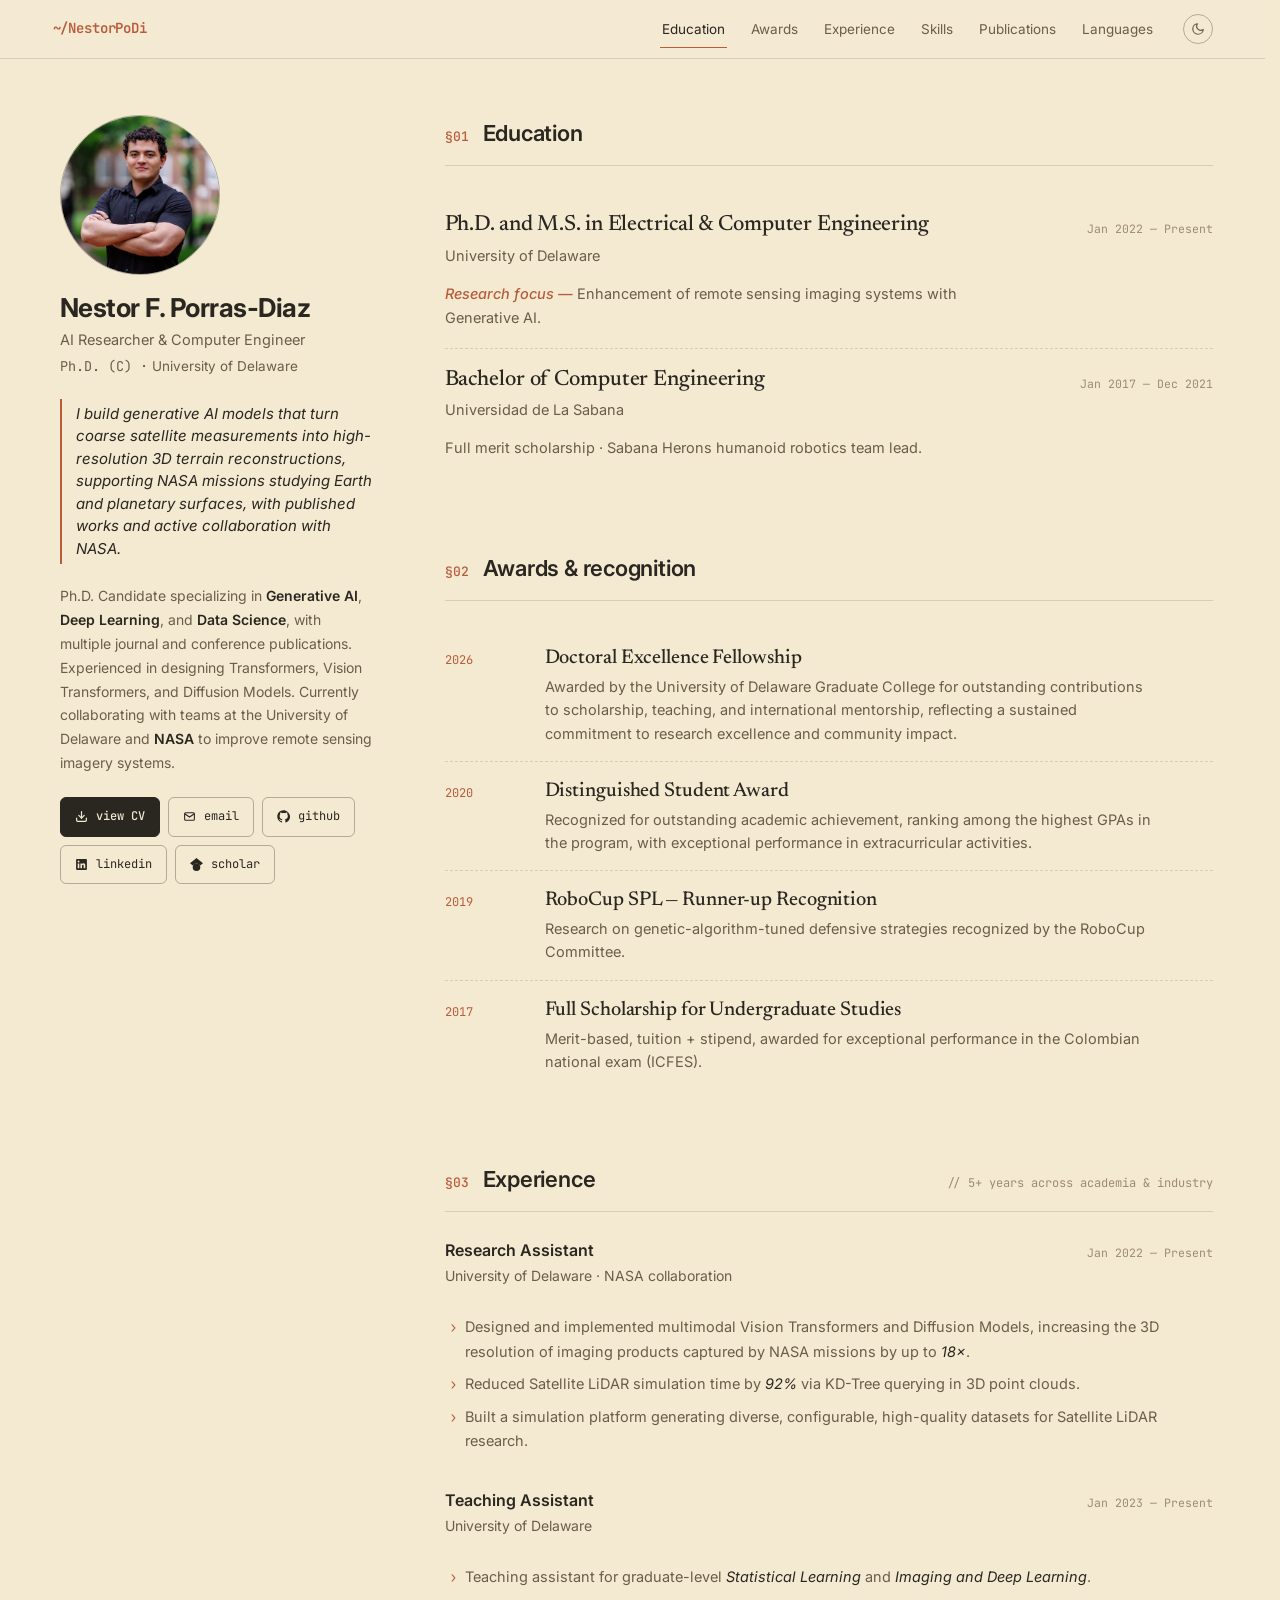
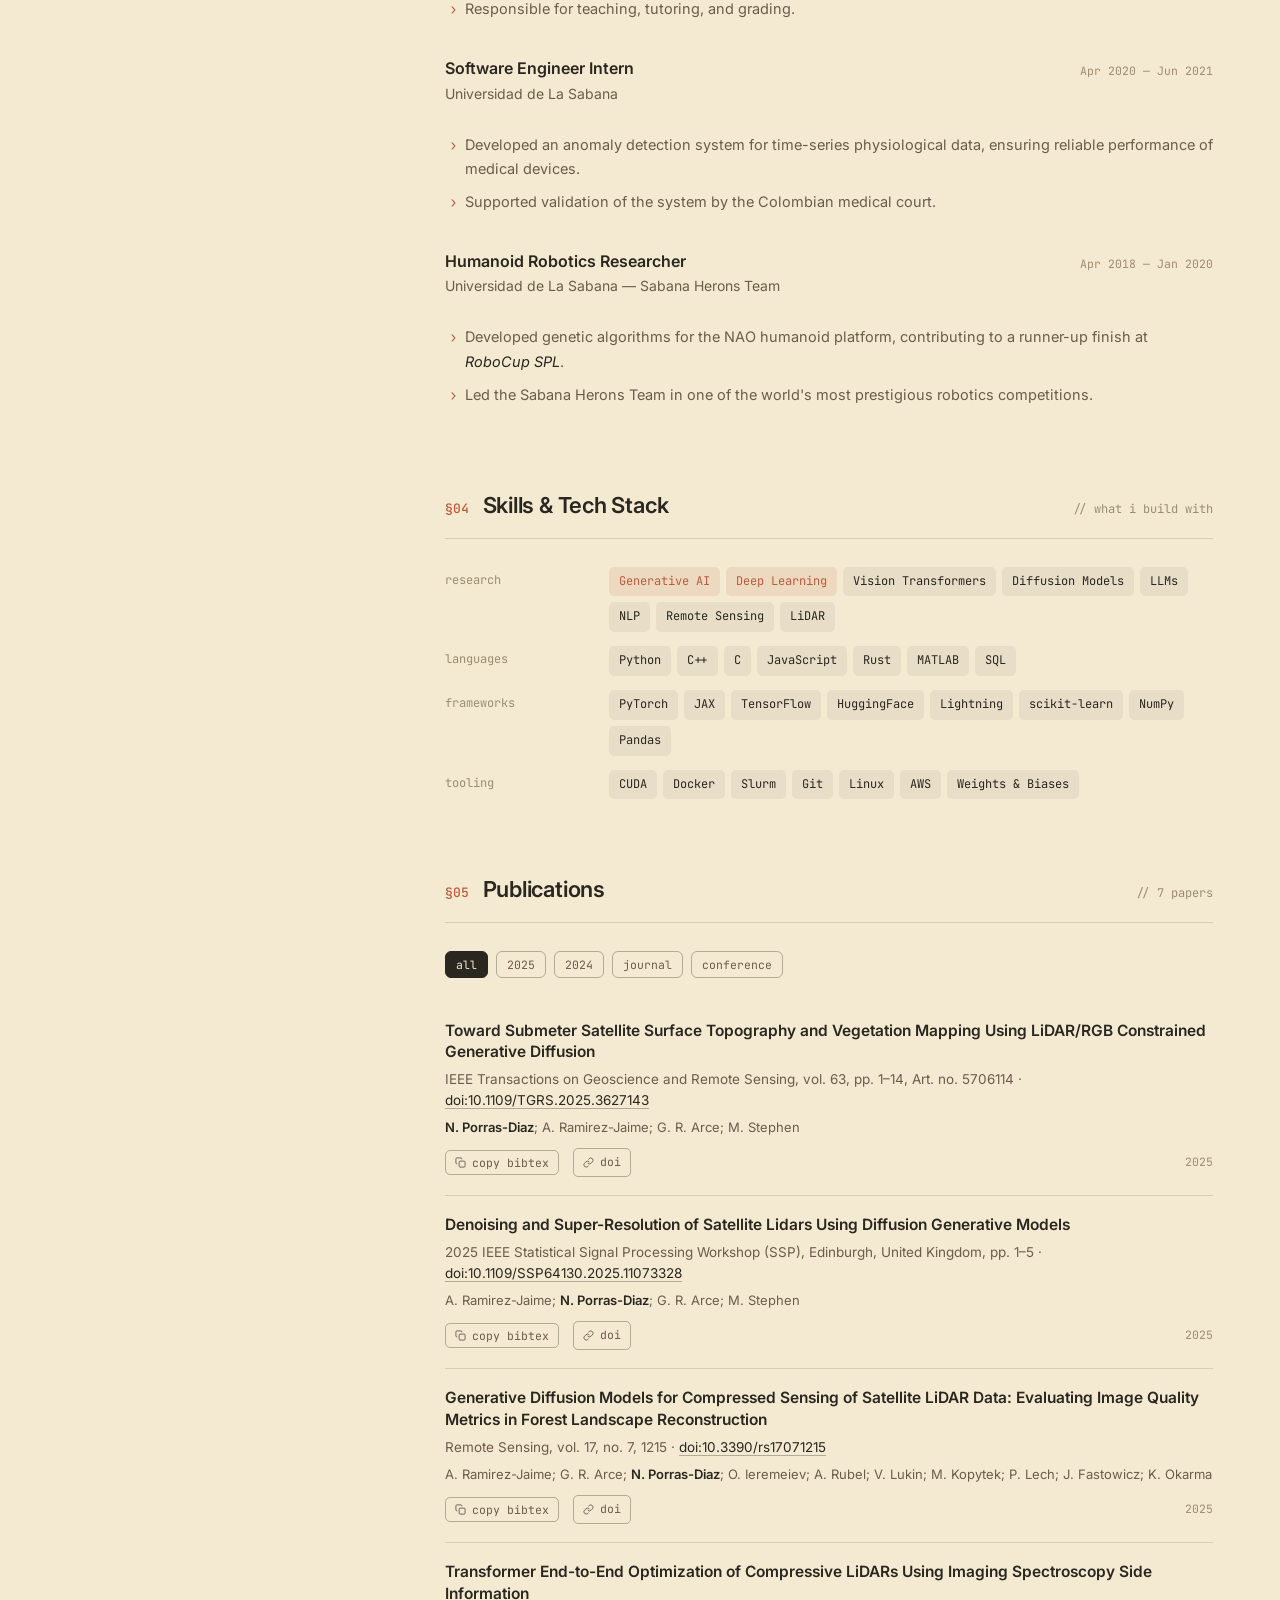
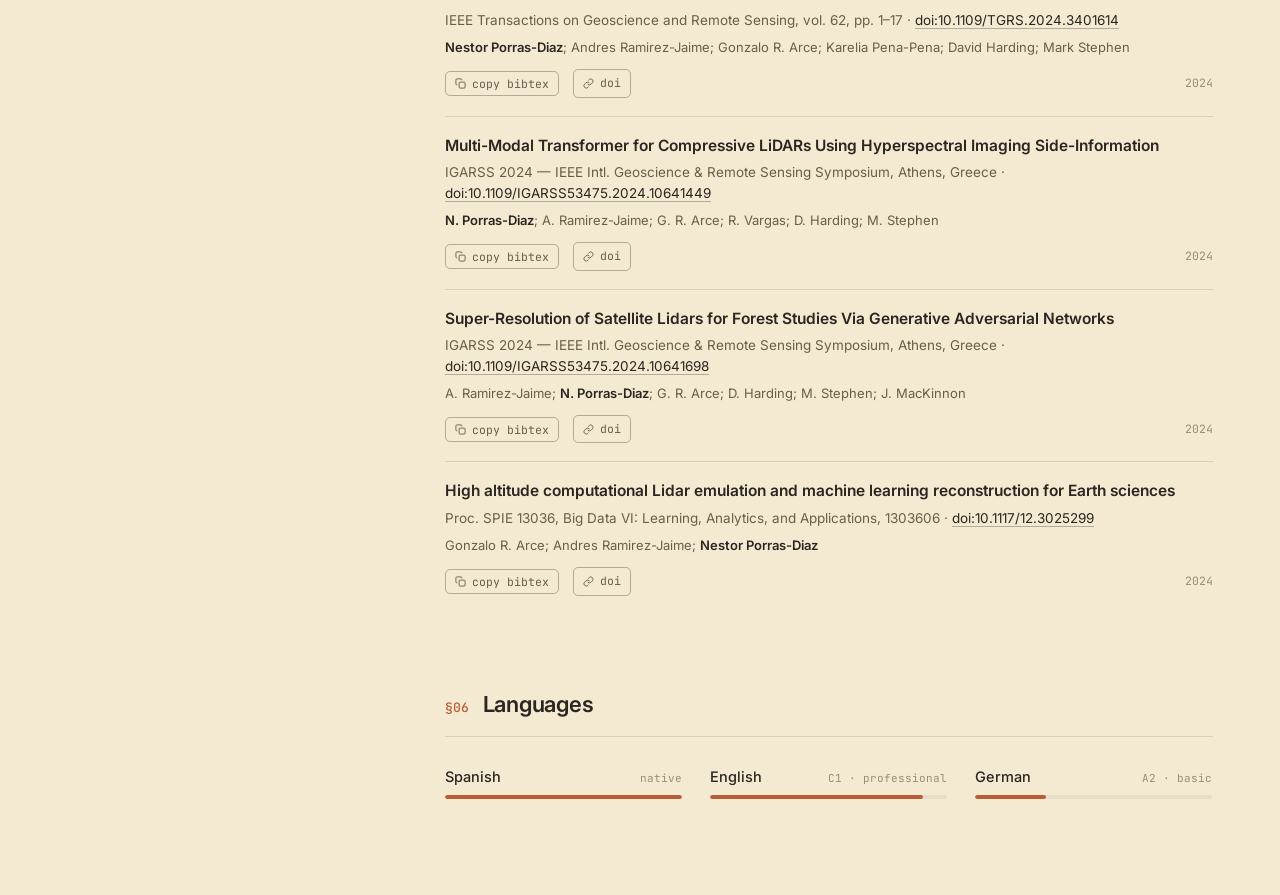
==== commit 4525954c: "cv" ====
--- a/me/index.html
+++ b/me/index.html
@@ -62,7 +62,7 @@
 
   <aside class="sidebar" id="about">
     <div class="avatar">
-      <img src="../static/imgs/nestorpodi_compressed.jpg" alt="Nestor F. Porras-Diaz" width="88" height="88" />
+      <img src="../static/imgs/nestorpodi_compressed.jpg" alt="Nestor F. Porras-Diaz" width="111" height="111" />
     </div>
     <h1 class="name">Nestor F. Porras-Diaz</h1>
     <div class="role"><span>AI Researcher &amp; Computer Engineer</span></div>
@@ -76,23 +76,23 @@
     </p>
 
     <div class="actions">
-      <a href="#" class="primary" id="cvBtn">
+      <a href="../static/docs/NestorF_PorrasDiaz_CV_20260517.pdf" class="primary" target="_blank" rel="noopener noreferrer">
         <svg viewBox="0 0 24 24" fill="none" stroke="currentColor" stroke-width="2.2" stroke-linecap="round" stroke-linejoin="round"><path d="M21 15v4a2 2 0 0 1-2 2H5a2 2 0 0 1-2-2v-4"/><polyline points="7 10 12 15 17 10"/><line x1="12" y1="15" x2="12" y2="3"/></svg>
-        download CV
+        view CV
       </a>
-      <a href="/cdn-cgi/l/email-protection#ebc8" title="Email">
+      <a href="mailto:nestorfe@udel.edu" title="Email nestorfe@udel.edu">
         <svg viewBox="0 0 24 24" fill="none" stroke="currentColor" stroke-width="2"><rect x="3" y="5" width="18" height="14" rx="2"/><path d="m3 7 9 6 9-6"/></svg>
         email
       </a>
-      <a href="#" title="GitHub">
+      <a href="https://github.com/nestorpodi" title="GitHub" target="_blank" rel="noopener noreferrer">
         <svg viewBox="0 0 24 24" fill="currentColor"><path d="M12 .5C5.7.5.5 5.7.5 12c0 5.1 3.3 9.4 7.9 10.9.6.1.8-.3.8-.6v-2c-3.2.7-3.9-1.5-3.9-1.5-.5-1.3-1.3-1.7-1.3-1.7-1.1-.7.1-.7.1-.7 1.2.1 1.8 1.2 1.8 1.2 1 1.8 2.8 1.3 3.5 1 .1-.8.4-1.3.7-1.6-2.6-.3-5.3-1.3-5.3-5.8 0-1.3.5-2.3 1.2-3.2-.1-.3-.5-1.5.1-3.2 0 0 1-.3 3.3 1.2 1-.3 2-.4 3-.4s2 .1 3 .4c2.3-1.6 3.3-1.2 3.3-1.2.7 1.7.2 2.9.1 3.2.8.8 1.2 1.9 1.2 3.2 0 4.6-2.7 5.5-5.3 5.8.4.4.8 1.1.8 2.2v3.3c0 .3.2.7.8.6 4.6-1.5 7.9-5.9 7.9-10.9C23.5 5.7 18.3.5 12 .5z"/></svg>
         github
       </a>
-      <a href="#" title="LinkedIn">
+      <a href="https://www.linkedin.com/in/nestorpodi/" title="LinkedIn" target="_blank" rel="noopener noreferrer">
         <svg viewBox="0 0 24 24" fill="currentColor"><path d="M20.5 2h-17A1.5 1.5 0 002 3.5v17A1.5 1.5 0 003.5 22h17a1.5 1.5 0 001.5-1.5v-17A1.5 1.5 0 0020.5 2zM8 19H5v-9h3zM6.5 8.25A1.75 1.75 0 118.3 6.5a1.78 1.78 0 01-1.8 1.75zM19 19h-3v-4.74c0-1.42-.6-1.93-1.38-1.93A1.74 1.74 0 0013 14.19a.66.66 0 000 .14V19h-3v-9h2.9v1.3a3.11 3.11 0 012.7-1.4c1.55 0 3.36.86 3.36 3.66z"/></svg>
         linkedin
       </a>
-      <a href="#" title="Google Scholar">
+      <a href="https://scholar.google.com/citations?hl=en&amp;tzom=240&amp;user=X7wRPgQAAAAJ" title="Google Scholar" target="_blank" rel="noopener noreferrer">
         <svg viewBox="0 0 24 24" fill="currentColor"><path d="M5.242 13.769L0 9.5 12 0l12 9.5-5.242 4.269C17.548 11.249 14.978 9.5 12 9.5c-2.977 0-5.548 1.748-6.758 4.269zM12 10a7 7 0 1 0 0 14 7 7 0 0 0 0-14z"/></svg>
         scholar
       </a>
@@ -470,7 +470,6 @@
 
 <div class="toast" id="toast">copied to clipboard</div>
 
-<script data-cfasync="false" src="/cdn-cgi/scripts/5c5dd728/cloudflare-static/email-decode.min.js"></script>
 <script src="main.js"></script>
 
 </body>
--- a/me/styles.css
+++ b/me/styles.css
@@ -199,7 +199,7 @@
 
 /* ── Profile ───────────────────────────────────────────────────── */
 .avatar {
-  width: 88px; height: 88px; border-radius: 50%;
+  width: 160px; height: 160px; border-radius: 50%;
   border: 1px solid var(--line-strong);
   overflow: hidden;
   margin-bottom: 18px;
@@ -419,4 +419,12 @@
   .nav-links { display: none; }
   .nav-end { margin-left: auto; }
   .nav-menu-btn { display: flex; }
-}
+  .award {
+    grid-template-columns: 52px 1fr;
+    gap: 12px;
+  }
+  .skills-grid {
+    grid-template-columns: 96px 1fr;
+    gap: 10px 14px;
+  }
+}
